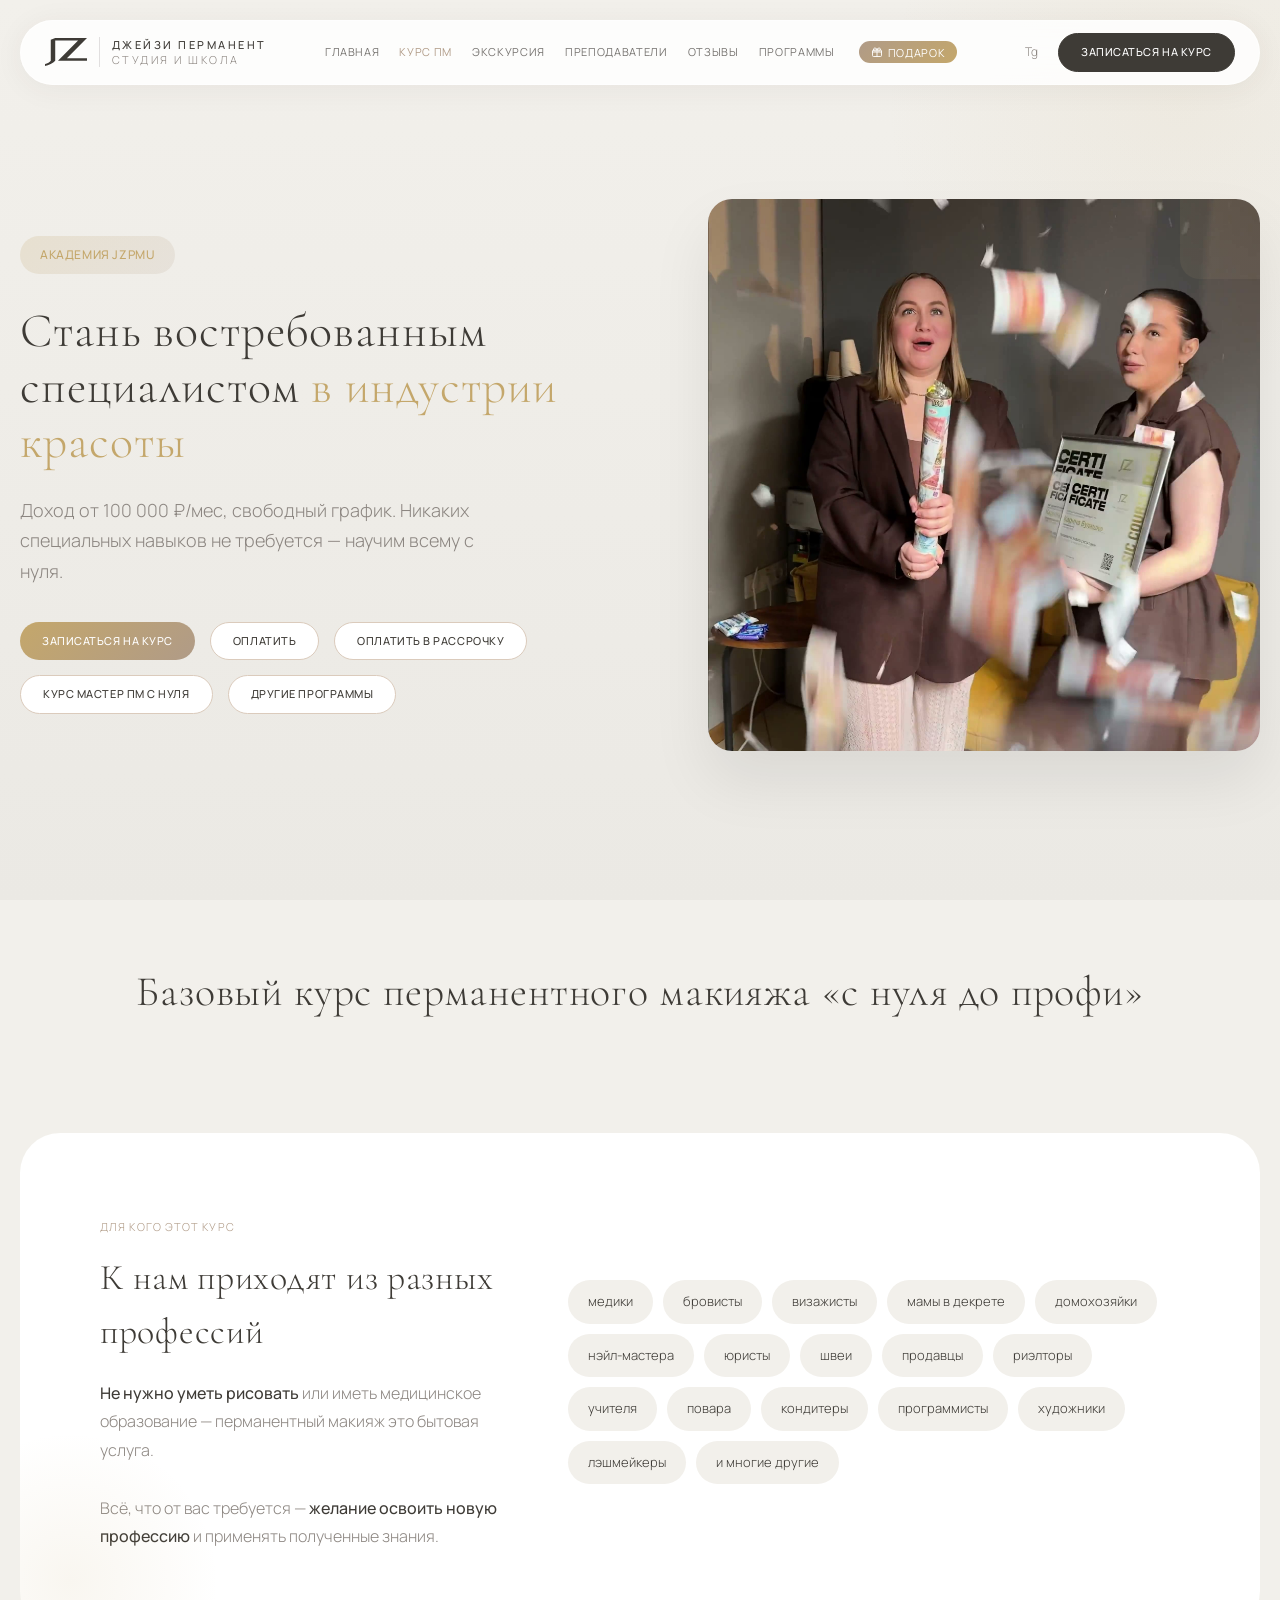
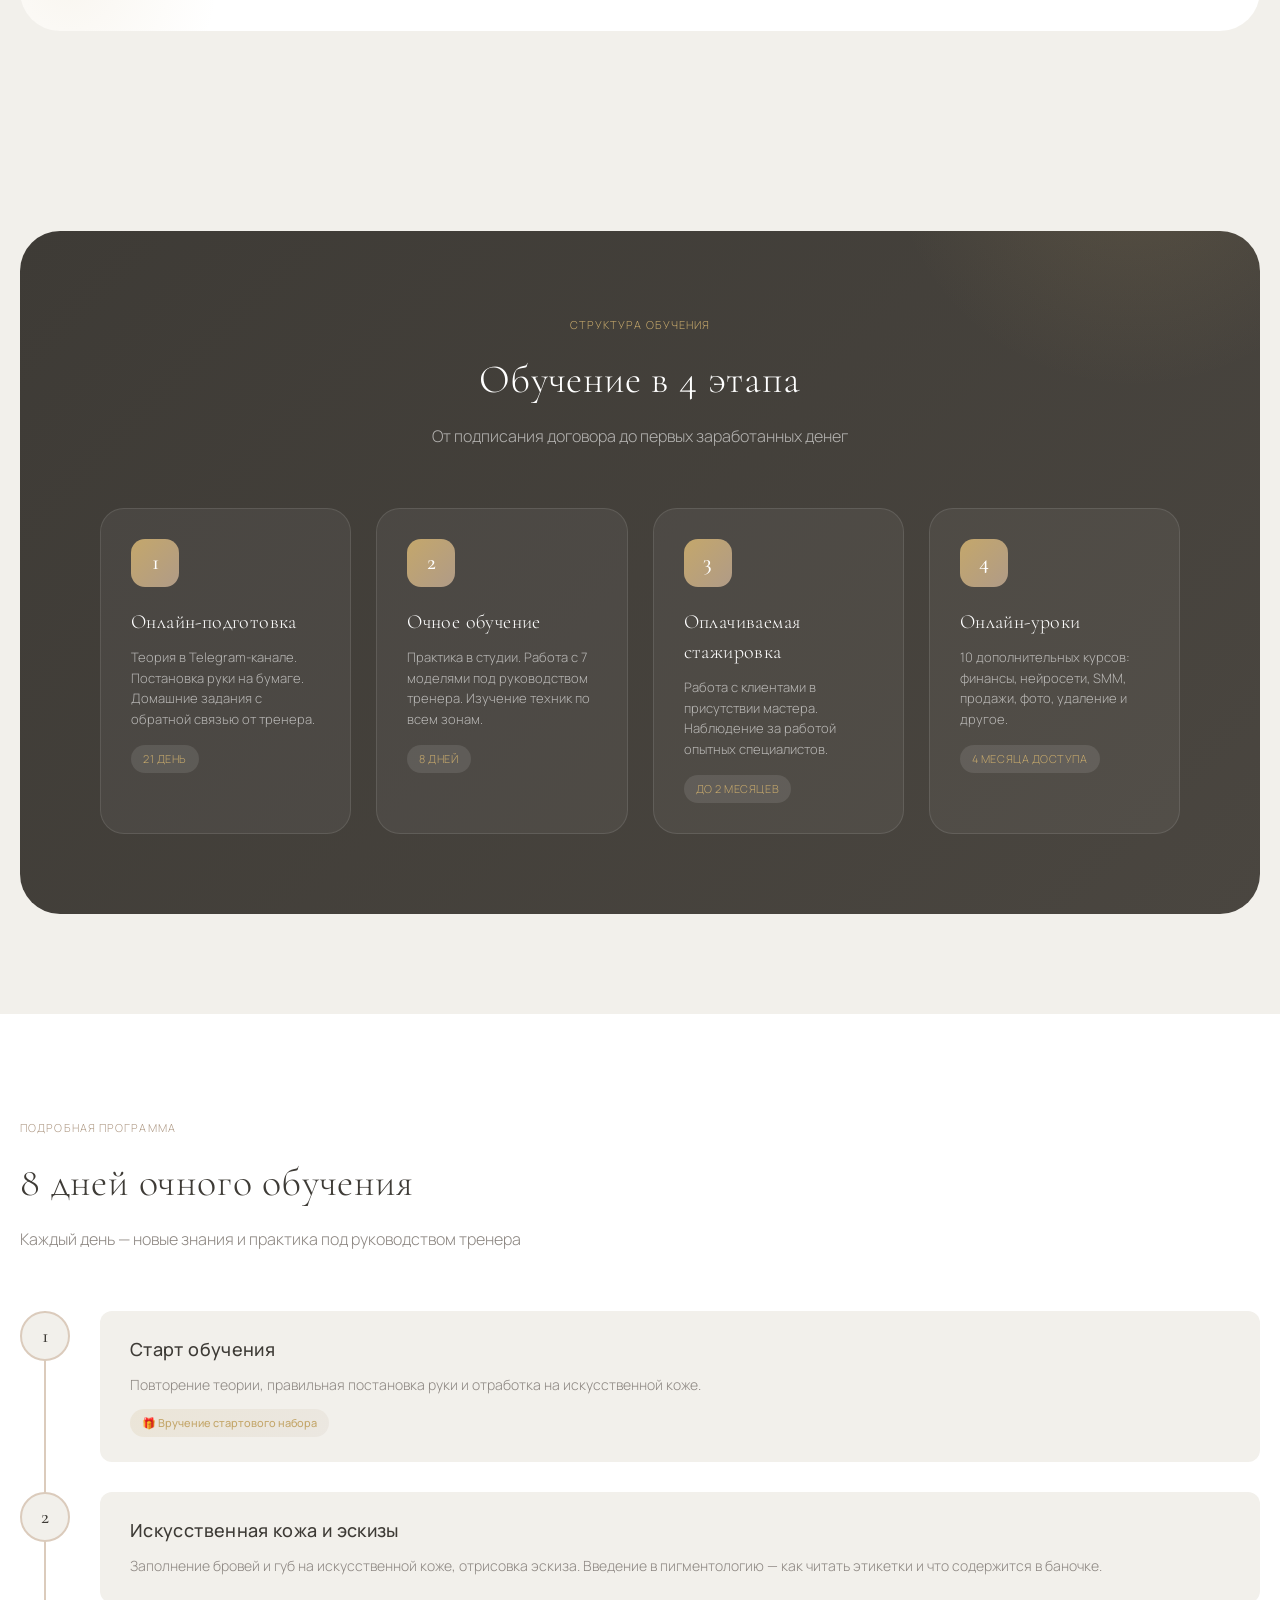
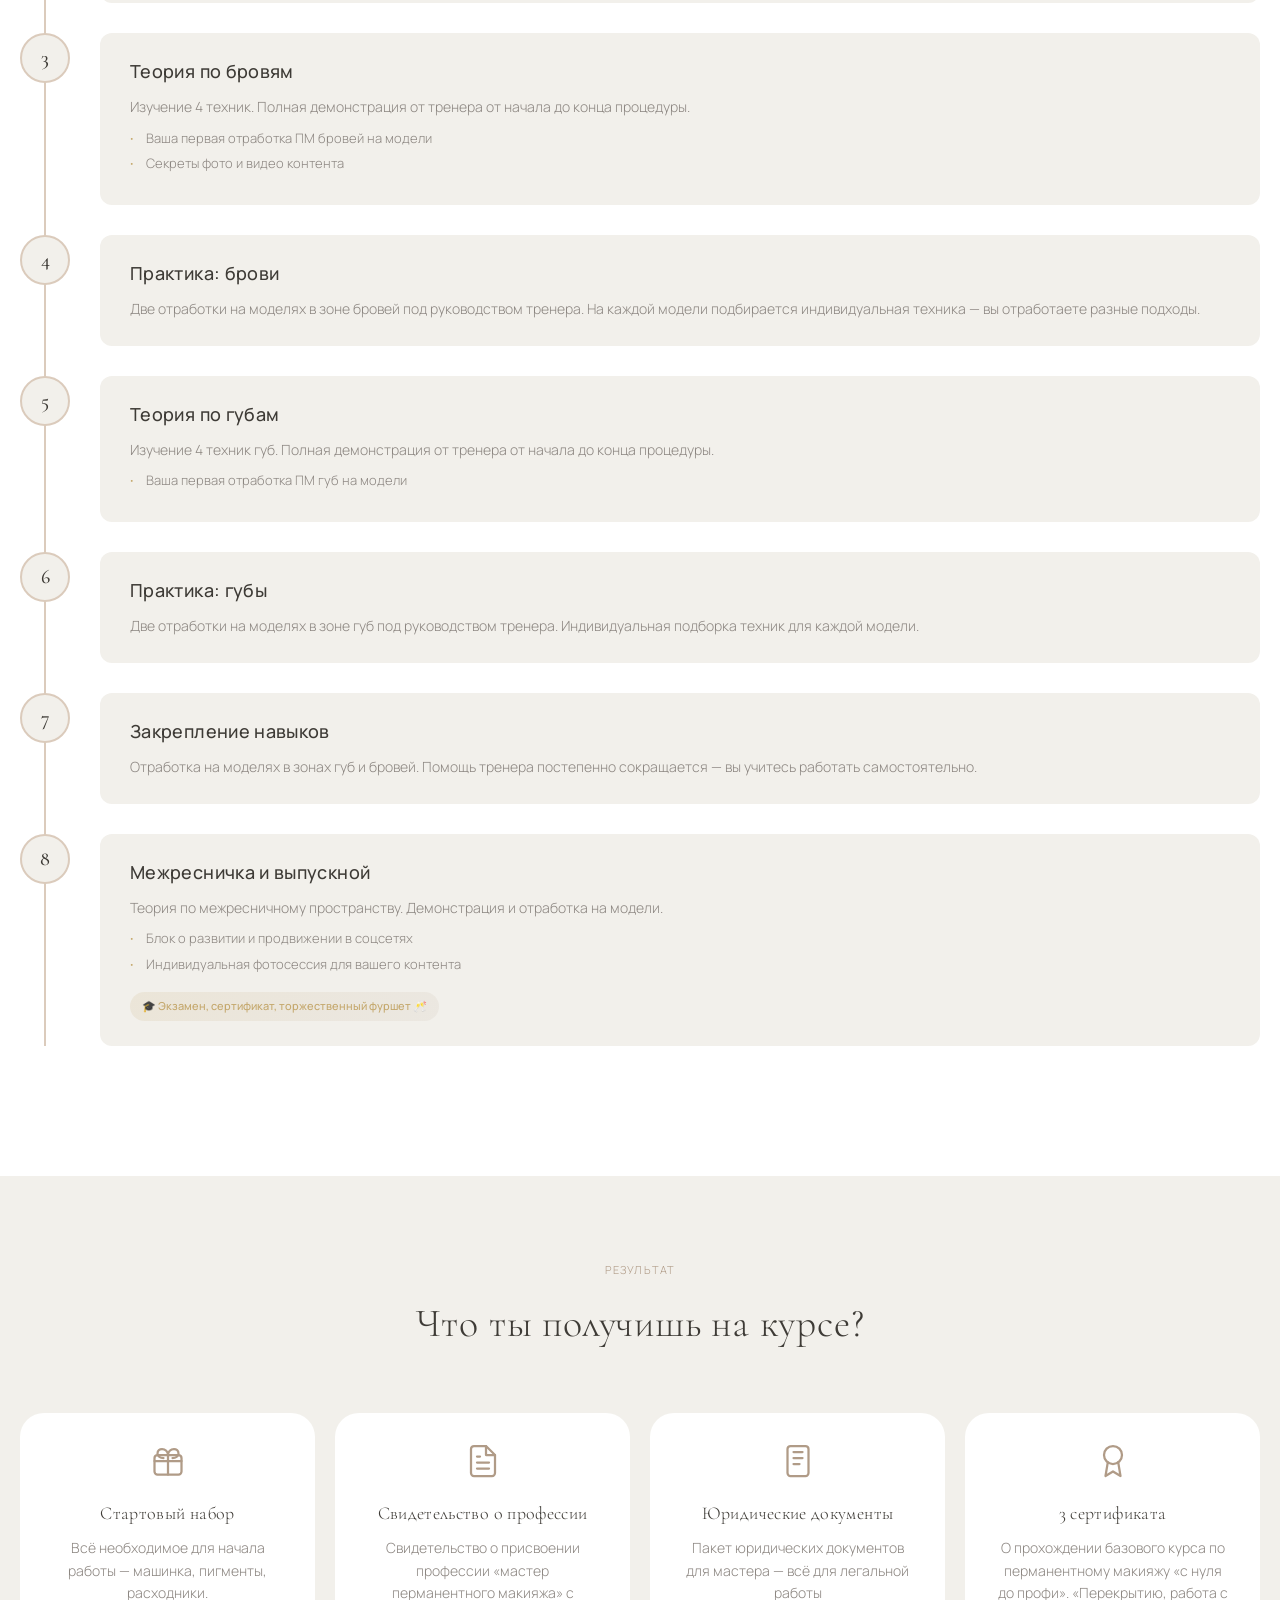
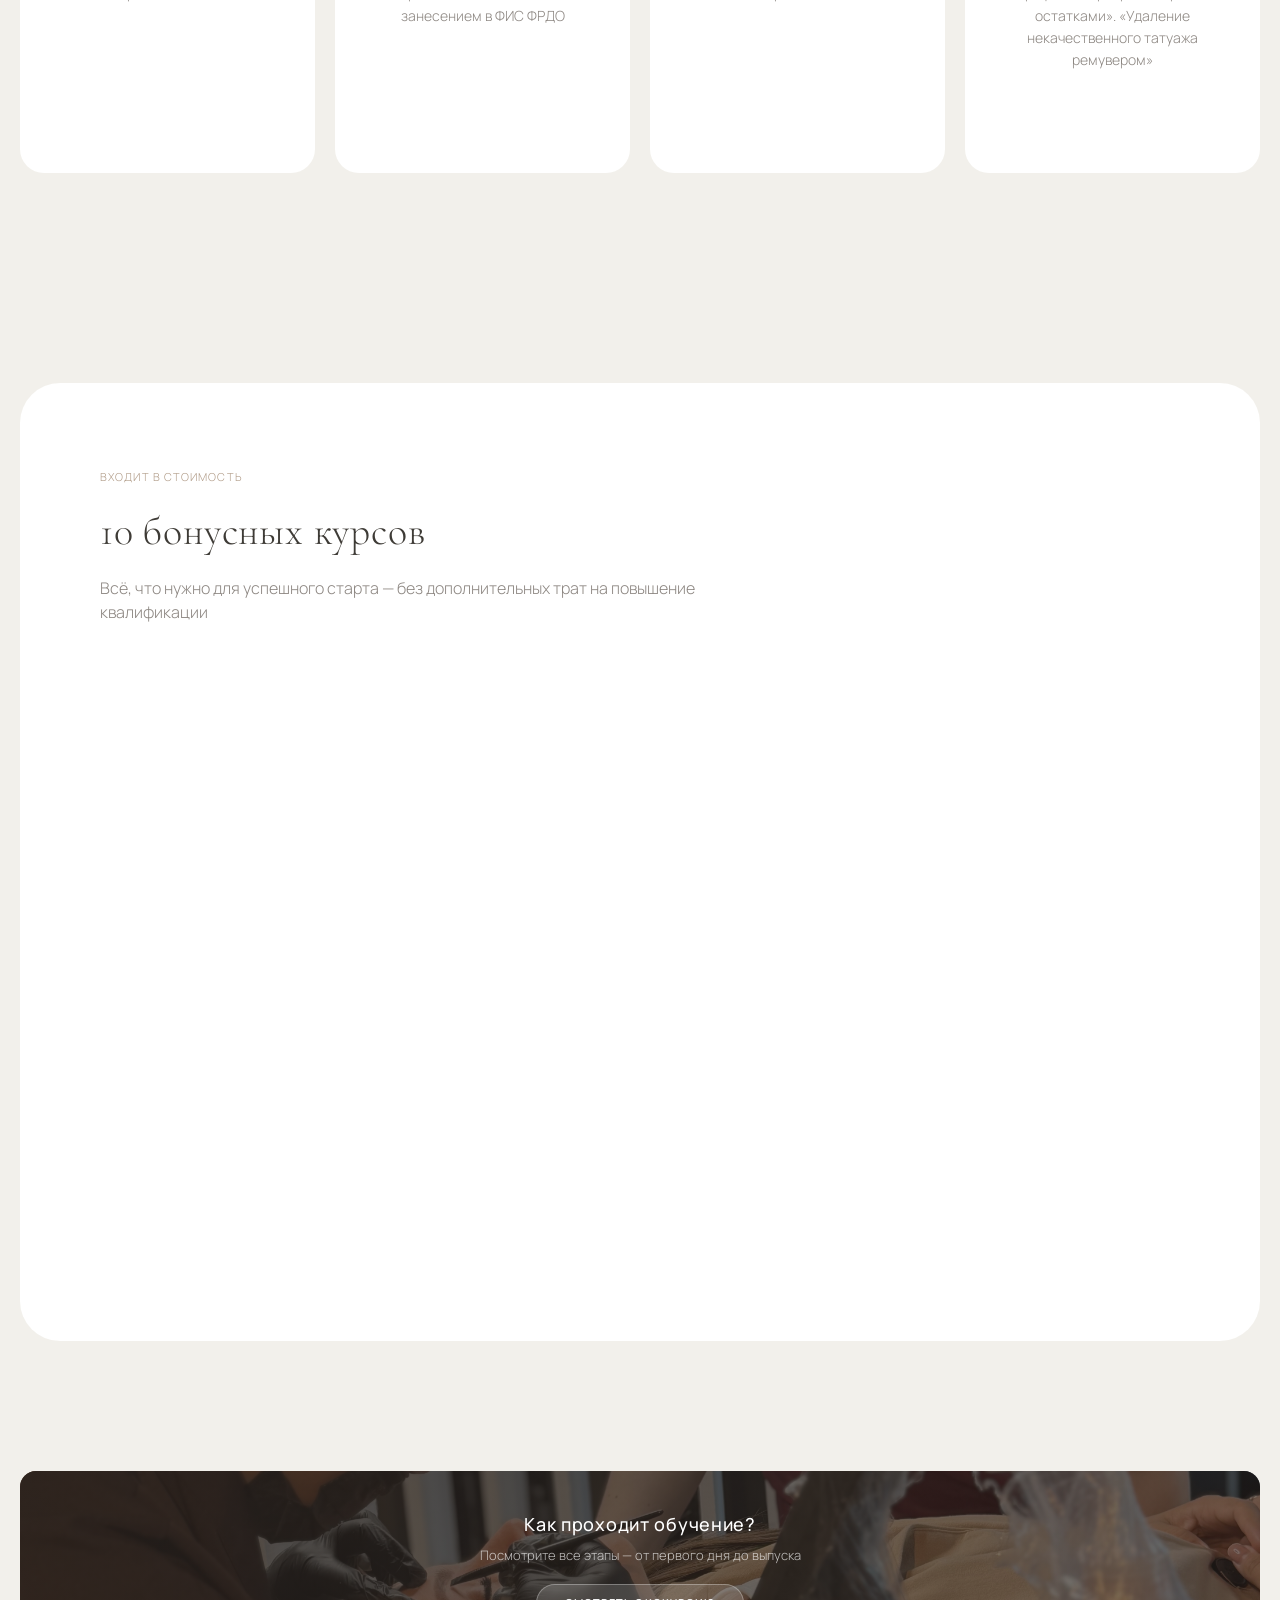
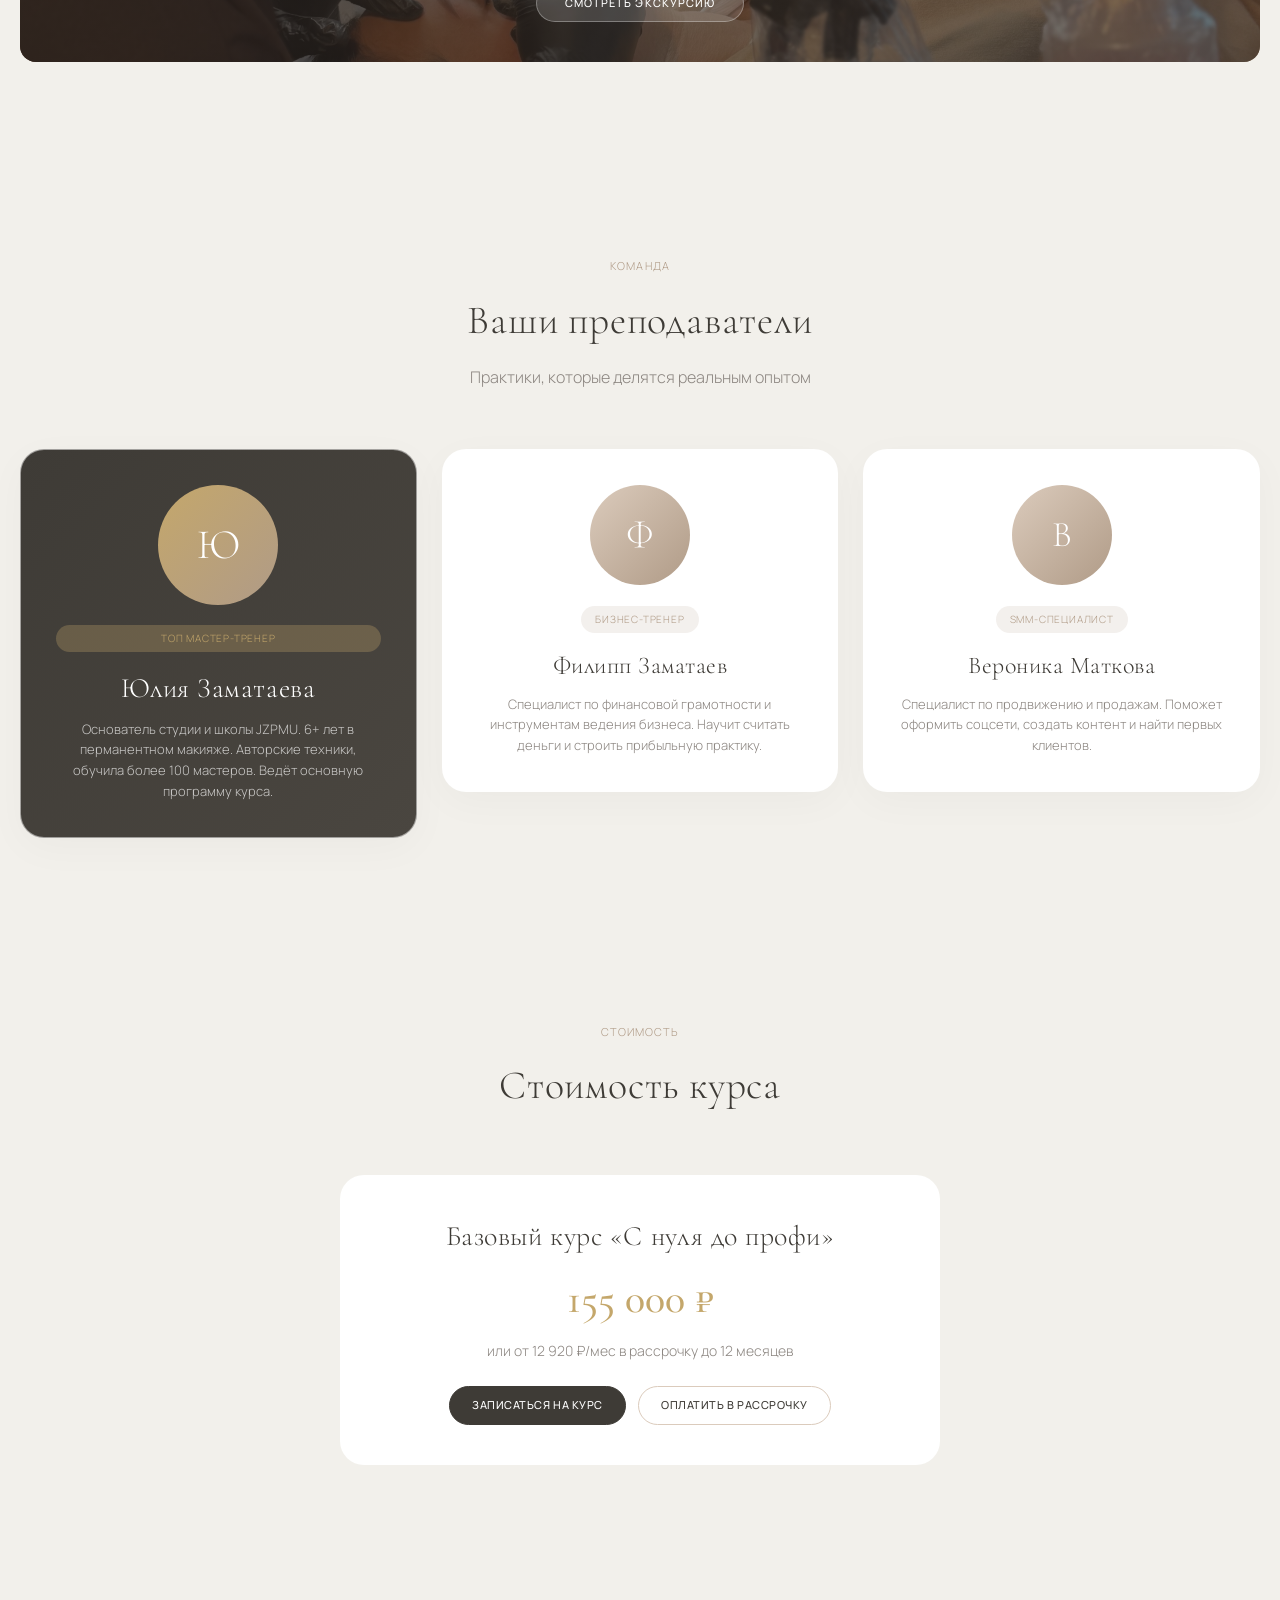
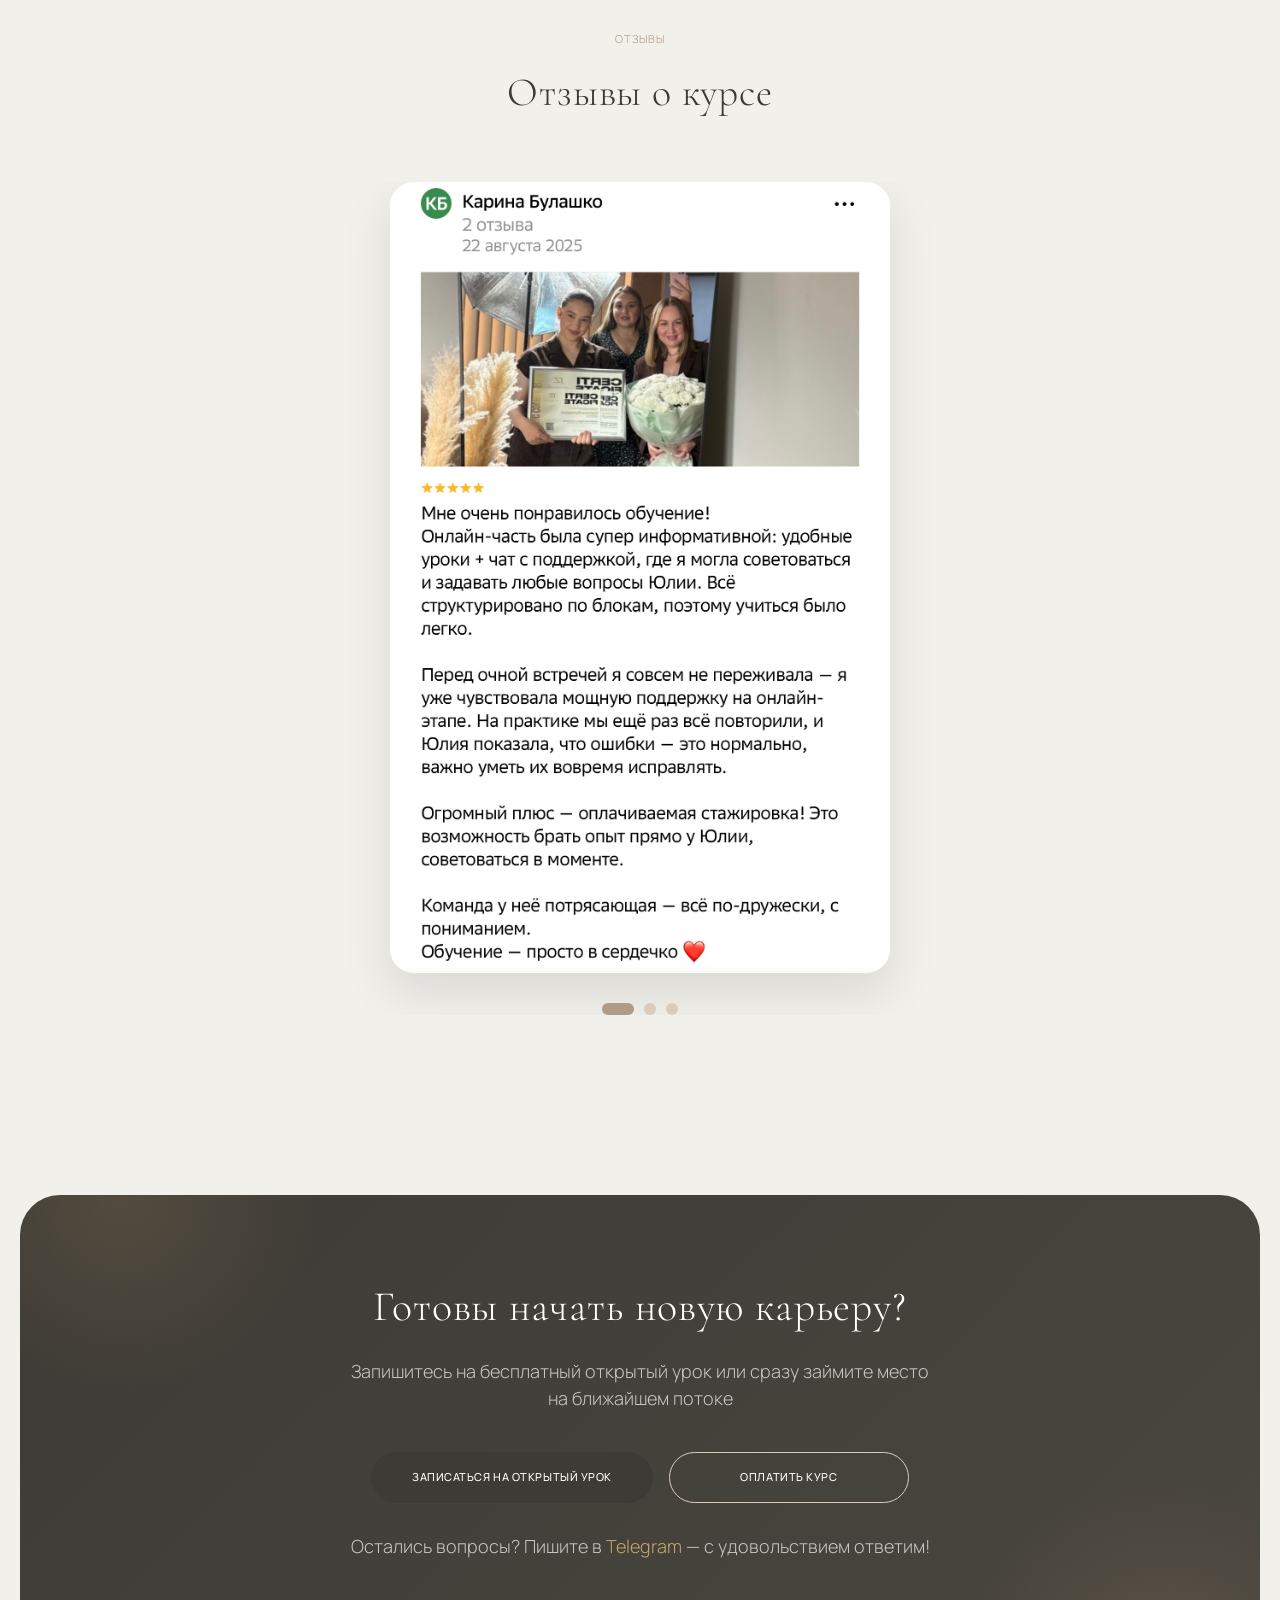
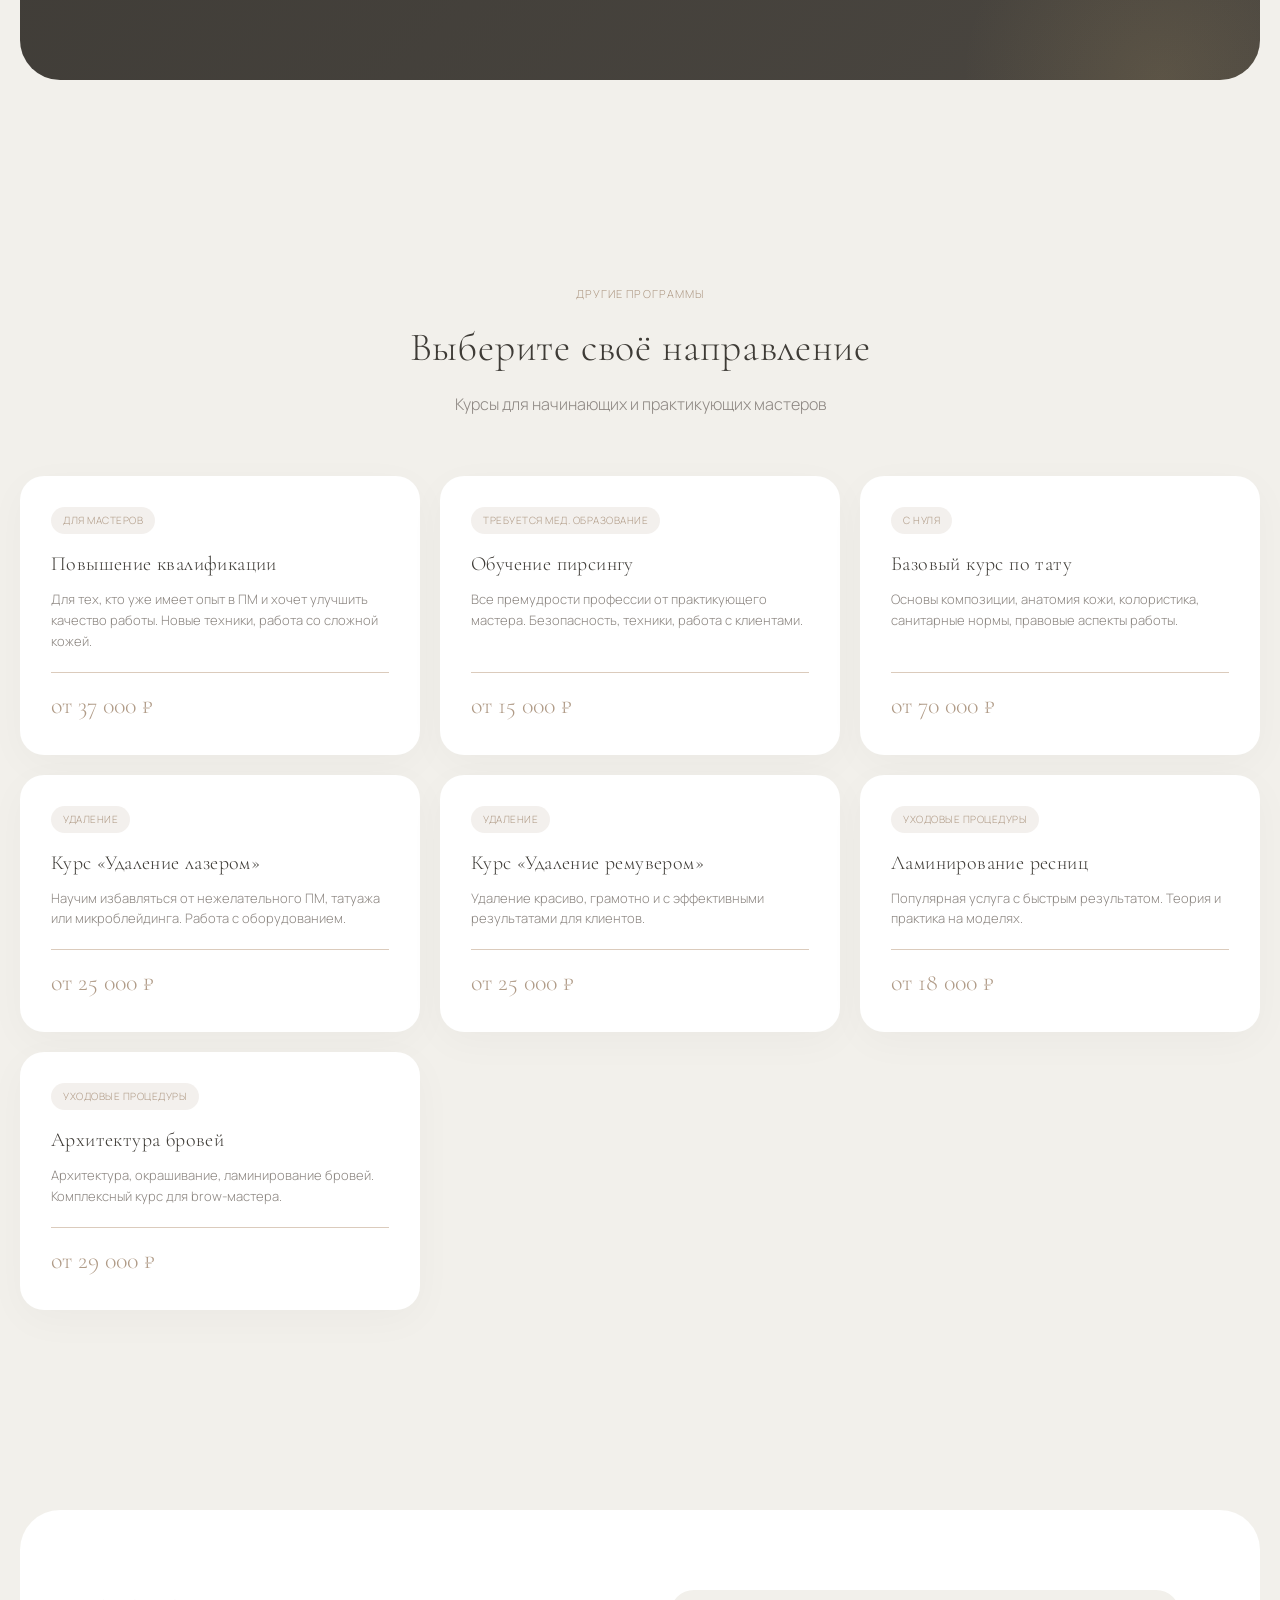
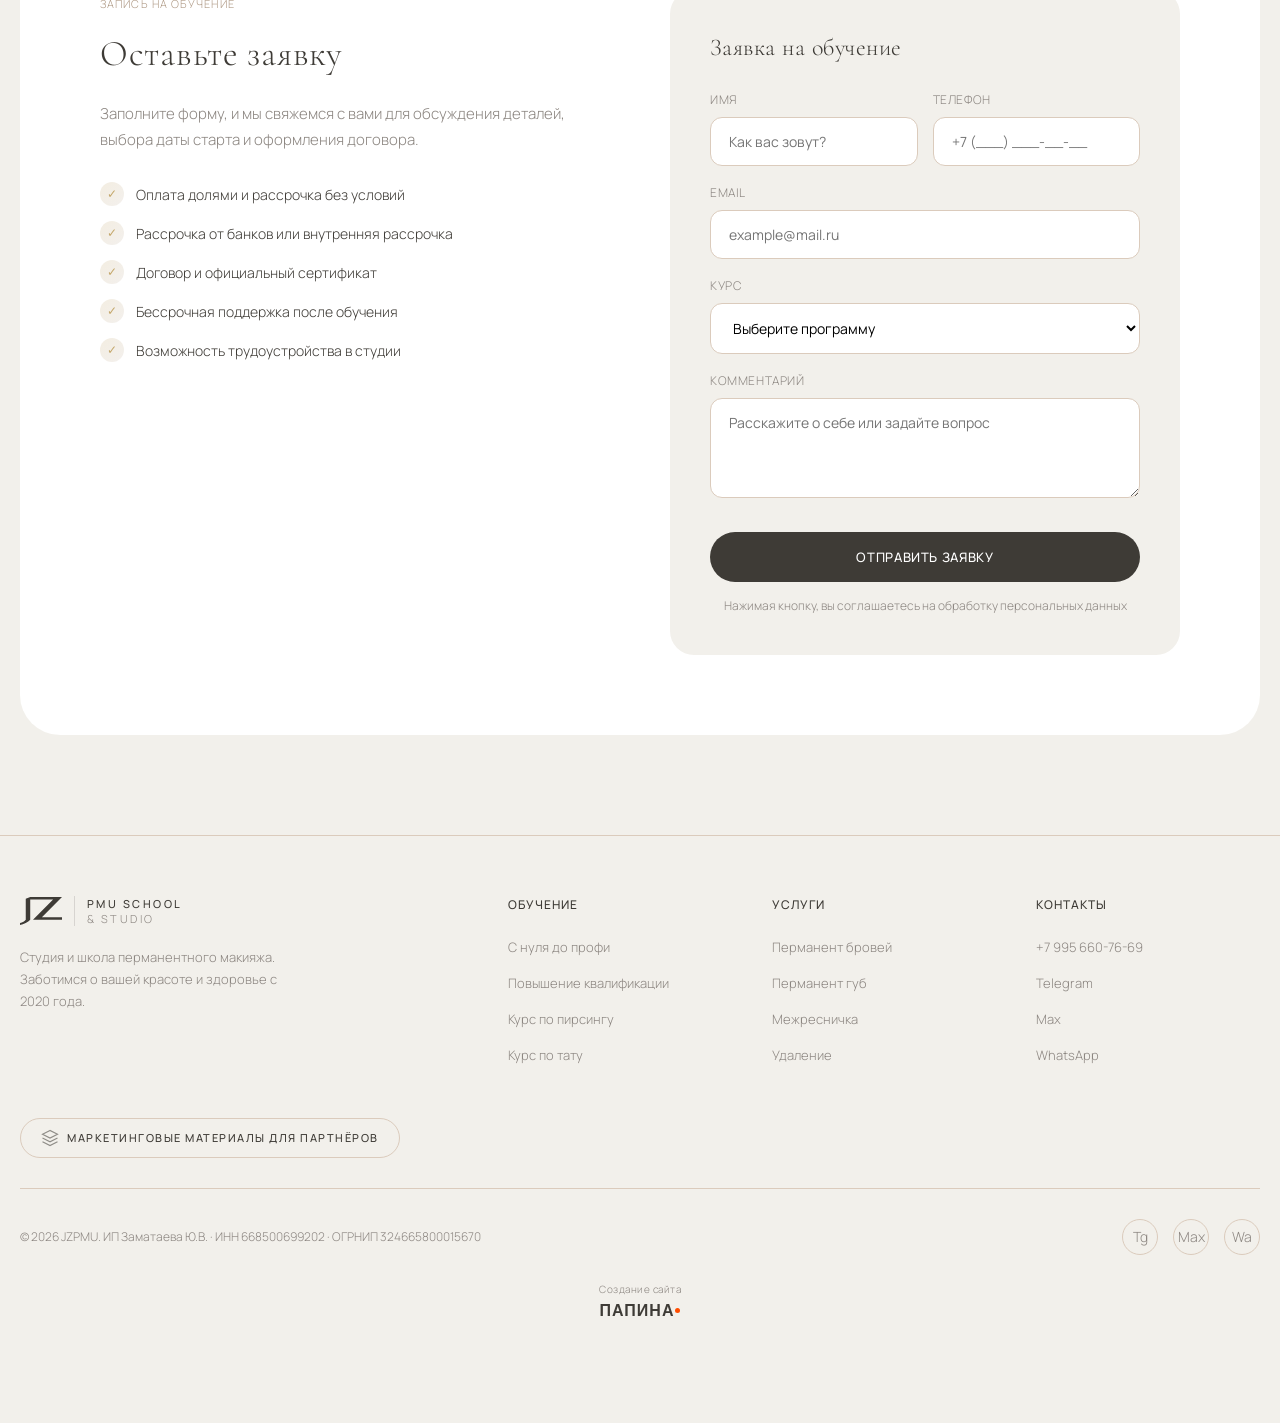
==== academy.html @ 002650a3 "Правки UI: круглый крестик модалок, футер ПАПИНА, золотой лого, MAX иконка - Крестик закрытия модало" ====
<!DOCTYPE html>
<html lang="ru">
<head>
    <meta charset="UTF-8">
    <meta name="viewport" content="width=device-width, initial-scale=1.0">
    <title>Обучение перманентному макияжу с нуля | JZPMU Academy Барнаул</title>
    <meta name="description" content="Курс мастера перманентного макияжа с нуля до профи. Доход от 100 000 ₽/мес. Стартовый набор в подарок, свидетельство ФИС ФРДО, трудоустройство. Барнаул.">
    <meta name="keywords" content="обучение перманентному макияжу, курсы ПМ Барнаул, мастер перманентного макияжа, курс с нуля, школа ПМ">
    <link rel="canonical" href="https://jzpmu.ru/academy.html">
    <link rel="icon" href="./logo.png" type="image/png">

    <meta property="og:type" content="website">
    <meta property="og:title" content="Обучение перманентному макияжу с нуля — JZPMU Academy">
    <meta property="og:description" content="Курс мастера ПМ: стартовый набор в подарок, свидетельство ФИС ФРДО, оплачиваемая стажировка и трудоустройство.">
    <meta property="og:image" content="https://jzpmu.ru/photos/excursion-bg-1.jpg">
    <meta property="og:url" content="https://jzpmu.ru/academy.html">
    <meta property="og:locale" content="ru_RU">

    <meta name="twitter:card" content="summary_large_image">
    <meta name="twitter:title" content="Обучение перманентному макияжу с нуля — JZPMU Academy">
    <meta name="twitter:description" content="Курс мастера ПМ: стартовый набор в подарок, свидетельство, трудоустройство.">
    <meta name="twitter:image" content="https://jzpmu.ru/photos/excursion-bg-1.jpg">

    <link rel="preconnect" href="https://fonts.googleapis.com">
    <link rel="preconnect" href="https://fonts.gstatic.com" crossorigin>
    <link href="https://fonts.googleapis.com/css2?family=Cormorant+Garamond:wght@300;400;500;600&family=Manrope:wght@300;400;500;600&display=swap" rel="stylesheet">
    
    <link rel="stylesheet" href="./academy.css">

    <script type="application/ld+json">
    {
      "@context": "https://schema.org",
      "@type": "Course",
      "name": "Обучение перманентному макияжу с нуля до профи",
      "description": "Курс мастера перманентного макияжа: теория, практика на моделях, стартовый набор, свидетельство ФИС ФРДО, трудоустройство.",
      "url": "https://jzpmu.ru/academy.html",
      "provider": {
        "@type": "Organization",
        "name": "JZPMU Academy",
        "url": "https://jzpmu.ru/"
      },
      "hasCourseInstance": {
        "@type": "CourseInstance",
        "courseMode": "onsite",
        "location": {
          "@type": "Place",
          "name": "Студия JZPMU",
          "address": {
            "@type": "PostalAddress",
            "streetAddress": "ул. Малахова, 148",
            "addressLocality": "Барнаул",
            "addressRegion": "Алтайский край",
            "addressCountry": "RU"
          }
        }
      }
    }
    </script>
</head>
<body>
    <a href="#main-content" class="skip-link">Перейти к содержимому</a>

    <!-- HEADER -->
    <header>
        <nav class="navbar">
            <a href="index.html" class="logo">
                <img src="./logo.svg" alt="Джейзи Перманент — Студия и школа" class="logo-mark">
                <!-- Десктоп: одна строка -->
                <div class="logo-text logo-text--desktop">Джейзи Перманент — Студия и школа</div>
                <!-- Мобайл: divider + две строки -->
                <div class="logo-divider"></div>
                <div class="logo-name-mobile">
                    <span class="logo-name__primary">Джейзи Перманент</span>
                    <span class="logo-name__secondary">Студия и школа</span>
                </div>
            </a>

            <div class="nav-menu">
                <a href="index.html">Главная</a>
                <a href="#program" class="active">Курс ПМ</a>
                <a href="#excursion-section">Экскурсия</a>
                <a href="#teachers">Преподаватели</a>
                <a href="#reviews-section">Отзывы</a>
                <a href="#other-courses">Программы</a>
                <a href="#starter-kit" class="nav-gift"><svg viewBox="0 0 24 24"><rect x="3" y="8" width="18" height="13" rx="2"/><path d="M12 8v13"/><path d="M3 12h18"/><path d="M12 8a4 4 0 00-4-4c-1.5 0-3 1-3 3s2 3 4 3"/><path d="M12 8a4 4 0 014-4c1.5 0 3 1 3 3s-2 3-4 3"/></svg>Подарок</a>
            </div>

            <div class="nav-buttons">
                <a href="https://t.me/jzpmu" class="btn-icon nav-tg" target="_blank">Tg</a>
                <a href="#application" class="btn-pill primary nav-book">Записаться на курс</a>
                <button class="mobile-menu-btn" id="mobileMenuBtn">
                    <span></span>
                    <span></span>
                    <span></span>
                </button>
            </div>
        </nav>
    </header>

    <main id="main-content">

    <!-- STICKY-БАР (мобайл) -->
    <div class="sticky-bar" id="sticky-bar" aria-hidden="true">
        <div class="sticky-bar__inner">
            <a href="https://t.me/jzpmu" class="sticky-tg" target="_blank" rel="noopener" aria-label="Написать в Telegram">
                <div class="sticky-tg__circle">
                    <svg viewBox="0 0 24 24" fill="currentColor" aria-hidden="true">
                        <path d="M12 0C5.373 0 0 5.373 0 12s5.373 12 12 12 12-5.373 12-12S18.627 0 12 0zm5.562 8.248l-2.04 9.613c-.15.674-.544.838-1.103.52l-3.04-2.24-1.467 1.412c-.162.162-.298.298-.612.298l.218-3.092 5.632-5.09c.245-.218-.054-.338-.38-.12L7.24 14.48l-3.01-.94c-.654-.204-.667-.654.137-.97l11.73-4.524c.544-.196 1.02.12.844.97z"/>
                    </svg>
                </div>
                <div class="sticky-tg__text">
                    <span class="sticky-tg__label">Telegram</span>
                    <span class="sticky-tg__sub">Написать нам</span>
                </div>
            </a>
            <a href="#application" class="sticky-btn-book">Записаться</a>
        </div>
    </div>

    <!-- МОБИЛЬНОЕ МЕНЮ -->
    <div class="mobile-menu-overlay" id="mobileMenuOverlay"></div>
    <div class="mobile-menu-panel" id="mobileMenuPanel">
        <button class="mobile-menu-close" id="mobileMenuClose">×</button>
        <nav>
            <a href="index.html">Главная</a>
            <a href="#program">Курс мастер ПМ</a>
            <a href="#excursion-section">Экскурсия</a>
            <a href="#starter-kit">Подарок</a>
            <a href="#teachers">Преподаватели</a>
            <a href="#reviews-section">Отзывы</a>
            <a href="#other-courses">Другие программы</a>
            <a href="https://t.me/jzpmu" target="_blank">Telegram</a>
        </nav>
    </div>

    <!-- КНОПКА НАВЕРХ -->
    <button class="back-to-top" id="backToTop" aria-label="Наверх">↑</button>

    <!-- HERO ОБУЧЕНИЕ -->
    <section class="hero-academy">
        <div class="container">
            <div class="hero-academy-layout">
                <div class="hero-academy-content">
                    <div class="hero-academy-badge">Академия JZPMU</div>
                    <h1>Стань востребованным специалистом <span>в индустрии красоты</span></h1>
                    <p class="hero-academy-subtitle">
                        Доход от 100 000 ₽/мес, свободный график. 
                        Никаких специальных навыков не требуется — научим всему с нуля.
                    </p>

                    <div class="hero-academy-buttons">
                        <a href="#application" class="btn-pill gold">Записаться на курс</a>
                        <a href="#" class="btn-pill outline-light">Оплатить</a>
                        <a href="#" class="btn-pill outline-light">Оплатить в рассрочку</a>
                        <a href="#program" class="btn-pill outline-light">Курс мастер ПМ с нуля</a>
                        <a href="#other-courses" class="btn-pill outline-light">Другие программы</a>
                    </div>
                </div>

                <div class="hero-academy-image">
                    <div class="hero-academy-card" style="padding: 0; overflow: hidden;">
                        <video src="./photos/academy-hero.mp4" autoplay muted loop playsinline poster="./photos/academy-poster.jpg" preload="metadata" style="display: block; width: 100%; height: 100%; object-fit: cover;"></video>
                    </div>
                </div>
            </div>
        </div>
    </section>

    <!-- ДЛЯ КОГО -->
    <!-- ЗАГОЛОВОК КУРСА -->
    <section style="padding: 60px 0 0;">
        <div class="container" style="text-align: center;">
            <h2 style="font-size: 42px; margin-bottom: 10px;">Базовый курс перманентного макияжа «с нуля до профи»</h2>
        </div>
    </section>

    <section id="for-who">
        <div class="container">
            <div class="for-who">
                <div class="for-who-layout">
                    <div class="for-who-content">
                        <span class="section-label">Для кого этот курс</span>
                        <h2>К нам приходят из разных профессий</h2>
                        <p class="for-who-text">
                            <strong>Не нужно уметь рисовать</strong> или иметь медицинское образование — 
                            перманентный макияж это бытовая услуга.<br><br>
                            Всё, что от вас требуется — <strong>желание освоить новую профессию</strong> 
                            и применять полученные знания.
                        </p>
                    </div>

                    <div class="professions-cloud">
                        <span class="profession-tag">медики</span>
                        <span class="profession-tag">бровисты</span>
                        <span class="profession-tag">визажисты</span>
                        <span class="profession-tag">мамы в декрете</span>
                        <span class="profession-tag">домохозяйки</span>
                        <span class="profession-tag">нэйл-мастера</span>
                        <span class="profession-tag">юристы</span>
                        <span class="profession-tag">швеи</span>
                        <span class="profession-tag">продавцы</span>
                        <span class="profession-tag">риэлторы</span>
                        <span class="profession-tag">учителя</span>
                        <span class="profession-tag">повара</span>
                        <span class="profession-tag">кондитеры</span>
                        <span class="profession-tag">программисты</span>
                        <span class="profession-tag">художники</span>
                        <span class="profession-tag">лэшмейкеры</span>
                        <span class="profession-tag">и многие другие</span>
                    </div>
                </div>
            </div>
        </div>
    </section>

    <!-- ЭТАПЫ ОБУЧЕНИЯ -->
    <section id="stages">
        <div class="container">
            <div class="stages-section">
                <div class="section-header">
                    <span class="section-label" style="color: var(--accent-gold);">Структура обучения</span>
                    <h2>Обучение в 4 этапа</h2>
                    <p>От подписания договора до первых заработанных денег</p>
                </div>

                <div class="stages-grid">
                    <div class="stage-card">
                        <div class="stage-number">1</div>
                        <h3>Онлайн-подготовка</h3>
                        <p>Теория в Telegram-канале. Постановка руки на бумаге. Домашние задания с обратной связью от тренера.</p>
                        <span class="stage-duration">21 день</span>
                    </div>

                    <div class="stage-card">
                        <div class="stage-number">2</div>
                        <h3>Очное обучение</h3>
                        <p>Практика в студии. Работа с 7 моделями под руководством тренера. Изучение техник по всем зонам.</p>
                        <span class="stage-duration">8 дней</span>
                    </div>

                    <div class="stage-card">
                        <div class="stage-number">3</div>
                        <h3>Оплачиваемая стажировка</h3>
                        <p>Работа с клиентами в присутствии мастера. Наблюдение за работой опытных специалистов.</p>
                        <span class="stage-duration">до 2 месяцев</span>
                    </div>

                    <div class="stage-card">
                        <div class="stage-number">4</div>
                        <h3>Онлайн-уроки</h3>
                        <p>10 дополнительных курсов: финансы, нейросети, SMM, продажи, фото, удаление и другое.</p>
                        <span class="stage-duration">4 месяца доступа</span>
                    </div>
                </div>
            </div>
        </div>
    </section>

    <!-- ПРОГРАММА ПО ДНЯМ -->
    <section id="program" class="program-section">
        <div class="container">
            <div class="section-header left">
                <span class="section-label">Подробная программа</span>
                <h2>8 дней очного обучения</h2>
                <p>Каждый день — новые знания и практика под руководством тренера</p>
            </div>

            <div class="days-timeline">
                <div class="day-item">
                    <div class="day-number">1</div>
                    <div class="day-content">
                        <h4>Старт обучения</h4>
                        <p>Повторение теории, правильная постановка руки и отработка на искусственной коже.</p>
                        <div class="day-highlight">🎁 Вручение стартового набора</div>
                    </div>
                </div>

                <div class="day-item">
                    <div class="day-number">2</div>
                    <div class="day-content">
                        <h4>Искусственная кожа и эскизы</h4>
                        <p>Заполнение бровей и губ на искусственной коже, отрисовка эскиза. Введение в пигментологию — как читать этикетки и что содержится в баночке.</p>
                    </div>
                </div>

                <div class="day-item">
                    <div class="day-number">3</div>
                    <div class="day-content">
                        <h4>Теория по бровям</h4>
                        <p>Изучение 4 техник. Полная демонстрация от тренера от начала до конца процедуры.</p>
                        <ul>
                            <li>Ваша первая отработка ПМ бровей на модели</li>
                            <li>Секреты фото и видео контента</li>
                        </ul>
                    </div>
                </div>

                <div class="day-item">
                    <div class="day-number">4</div>
                    <div class="day-content">
                        <h4>Практика: брови</h4>
                        <p>Две отработки на моделях в зоне бровей под руководством тренера. На каждой модели подбирается индивидуальная техника — вы отработаете разные подходы.</p>
                    </div>
                </div>

                <div class="day-item">
                    <div class="day-number">5</div>
                    <div class="day-content">
                        <h4>Теория по губам</h4>
                        <p>Изучение 4 техник губ. Полная демонстрация от тренера от начала до конца процедуры.</p>
                        <ul>
                            <li>Ваша первая отработка ПМ губ на модели</li>
                        </ul>
                    </div>
                </div>

                <div class="day-item">
                    <div class="day-number">6</div>
                    <div class="day-content">
                        <h4>Практика: губы</h4>
                        <p>Две отработки на моделях в зоне губ под руководством тренера. Индивидуальная подборка техник для каждой модели.</p>
                    </div>
                </div>

                <div class="day-item">
                    <div class="day-number">7</div>
                    <div class="day-content">
                        <h4>Закрепление навыков</h4>
                        <p>Отработка на моделях в зонах губ и бровей. Помощь тренера постепенно сокращается — вы учитесь работать самостоятельно.</p>
                    </div>
                </div>

                <div class="day-item">
                    <div class="day-number">8</div>
                    <div class="day-content">
                        <h4>Межресничка и выпускной</h4>
                        <p>Теория по межресничному пространству. Демонстрация и отработка на модели.</p>
                        <ul>
                            <li>Блок о развитии и продвижении в соцсетях</li>
                            <li>Индивидуальная фотосессия для вашего контента</li>
                        </ul>
                        <div class="day-highlight">🎓 Экзамен, сертификат, торжественный фуршет 🥂</div>
                    </div>
                </div>
            </div>
        </div>
    </section>

    <!-- ЧТО ТЫ ПОЛУЧИШЬ НА КУРСЕ -->
    <section style="padding: 80px 0;">
        <div class="container">
            <div class="section-header">
                <span class="section-label">Результат</span>
                <h2>Что ты получишь на курсе?</h2>
            </div>

            <div style="display: grid; grid-template-columns: repeat(auto-fill, minmax(280px, 1fr)); gap: 20px; margin-bottom: 30px;">
                <div id="starter-kit" style="background: var(--bg-card); border-radius: var(--radius-box); padding: 30px; text-align: center;">
                    <div style="margin-bottom: 15px;"><svg width="36" height="36" viewBox="0 0 24 24" fill="none" stroke="var(--accent)" stroke-width="1.5" stroke-linecap="round" stroke-linejoin="round"><rect x="3" y="8" width="18" height="13" rx="2"/><path d="M12 8v13"/><path d="M3 12h18"/><path d="M12 8a4 4 0 00-4-4c-1.5 0-3 1-3 3s2 3 4 3"/><path d="M12 8a4 4 0 014-4c1.5 0 3 1 3 3s-2 3-4 3"/></svg></div>
                    <h4 style="font-size: 18px; margin-bottom: 10px;">Стартовый набор</h4>
                    <p style="color: var(--text-muted); font-size: 14px; line-height: 1.6; margin-bottom: 15px;">Всё необходимое для начала работы — машинка, пигменты, расходники.</p>
                    <video src="./photos/starter-kit.mp4" autoplay muted loop playsinline preload="none" style="width: 100%; border-radius: var(--radius-sm); max-height: 300px; object-fit: cover;"></video>
                </div>
                <div style="background: var(--bg-card); border-radius: var(--radius-box); padding: 30px; text-align: center;">
                    <div style="margin-bottom: 15px;"><svg width="36" height="36" viewBox="0 0 24 24" fill="none" stroke="var(--accent)" stroke-width="1.5" stroke-linecap="round" stroke-linejoin="round"><path d="M14 2H6a2 2 0 00-2 2v16a2 2 0 002 2h12a2 2 0 002-2V8z"/><path d="M14 2v6h6"/><path d="M16 13H8"/><path d="M16 17H8"/><path d="M10 9H8"/></svg></div>
                    <h4 style="font-size: 18px; margin-bottom: 10px;">Свидетельство о профессии</h4>
                    <p style="color: var(--text-muted); font-size: 14px; line-height: 1.6;">Свидетельство о присвоении профессии «мастер перманентного макияжа» с занесением в ФИС ФРДО</p>
                </div>
                <div style="background: var(--bg-card); border-radius: var(--radius-box); padding: 30px; text-align: center;">
                    <div style="margin-bottom: 15px;"><svg width="36" height="36" viewBox="0 0 24 24" fill="none" stroke="var(--accent)" stroke-width="1.5" stroke-linecap="round" stroke-linejoin="round"><rect x="5" y="2" width="14" height="20" rx="2"/><path d="M9 6h6"/><path d="M9 10h6"/><path d="M9 14h4"/></svg></div>
                    <h4 style="font-size: 18px; margin-bottom: 10px;">Юридические документы</h4>
                    <p style="color: var(--text-muted); font-size: 14px; line-height: 1.6;">Пакет юридических документов для мастера — всё для легальной работы</p>
                </div>
                <div style="background: var(--bg-card); border-radius: var(--radius-box); padding: 30px; text-align: center;">
                    <div style="margin-bottom: 15px;"><svg width="36" height="36" viewBox="0 0 24 24" fill="none" stroke="var(--accent)" stroke-width="1.5" stroke-linecap="round" stroke-linejoin="round"><circle cx="12" cy="8" r="6"/><path d="M15.477 12.89L17 22l-5-3-5 3 1.523-9.11"/></svg></div>
                    <h4 style="font-size: 18px; margin-bottom: 10px;">3 сертификата</h4>
                    <p style="color: var(--text-muted); font-size: 14px; line-height: 1.6;">О прохождении базового курса по перманентному макияжу «с нуля до профи». «Перекрытию, работа с остатками». «Удаление некачественного татуажа ремувером»</p>
                </div>
            </div>
        </div>
    </section>

    <!-- БОНУСЫ (10 бонусных курсов) -->
    <section id="bonuses">
        <div class="container">
            <div class="bonuses-section">
                <div class="section-header left">
                    <span class="section-label">Входит в стоимость</span>
                    <h2>10 бонусных курсов</h2>
                    <p>Всё, что нужно для успешного старта — без дополнительных трат на повышение квалификации</p>
                </div>

                <div class="bonuses-grid">
                    <div class="bonus-card">
                        <div class="bonus-icon"><svg viewBox="0 0 24 24"><path d="M12 1v22"/><path d="M17 5H9.5a3.5 3.5 0 000 7h5a3.5 3.5 0 010 7H6"/></svg></div>
                        <div class="bonus-content">
                            <h4>Финансовое планирование</h4>
                            <p>Как считать доход, расходы и строить прибыльную практику</p>
                        </div>
                    </div>
                    <div class="bonus-card">
                        <div class="bonus-icon"><svg viewBox="0 0 24 24"><rect x="4" y="4" width="16" height="16" rx="2"/><circle cx="9" cy="10" r="1.5"/><circle cx="15" cy="10" r="1.5"/><path d="M9 15h6"/></svg></div>
                        <div class="bonus-content">
                            <h4>Работа с нейросетями</h4>
                            <p>Современные инструменты для создания контента и работы</p>
                        </div>
                    </div>
                    <div class="bonus-card">
                        <div class="bonus-icon"><svg viewBox="0 0 24 24"><circle cx="12" cy="12" r="10"/><circle cx="12" cy="12" r="6"/><circle cx="12" cy="12" r="2"/></svg></div>
                        <div class="bonus-content">
                            <h4>Каналы привлечения клиентов</h4>
                            <p>Где и как находить клиентов с первых дней работы</p>
                        </div>
                    </div>
                    <div class="bonus-card">
                        <div class="bonus-icon"><svg viewBox="0 0 24 24"><rect x="5" y="2" width="14" height="20" rx="2"/><path d="M12 18h.01"/></svg></div>
                        <div class="bonus-content">
                            <h4>Продвижение в соцсетях</h4>
                            <p>SMM для мастера: что постить, как вести аккаунт</p>
                        </div>
                    </div>
                    <div class="bonus-card">
                        <div class="bonus-icon"><svg viewBox="0 0 24 24"><path d="M21 15a2 2 0 01-2 2H7l-4 4V5a2 2 0 012-2h14a2 2 0 012 2z"/></svg></div>
                        <div class="bonus-content">
                            <h4>Продажи</h4>
                            <p>Как общаться с клиентами и закрывать на процедуры</p>
                        </div>
                    </div>
                    <div class="bonus-card">
                        <div class="bonus-icon"><svg viewBox="0 0 24 24"><path d="M23 19a2 2 0 01-2 2H3a2 2 0 01-2-2V8a2 2 0 012-2h4l2-3h6l2 3h4a2 2 0 012 2z"/><circle cx="12" cy="13" r="4"/></svg></div>
                        <div class="bonus-content">
                            <h4>Фото и видео съёмка</h4>
                            <p>Создание портфолио, которое продаёт ваши услуги</p>
                        </div>
                    </div>
                    <div class="bonus-card">
                        <div class="bonus-icon"><svg viewBox="0 0 24 24"><path d="M16 4h2a2 2 0 012 2v14a2 2 0 01-2 2H6a2 2 0 01-2-2V6a2 2 0 012-2h2"/><rect x="8" y="2" width="8" height="4" rx="1"/></svg></div>
                        <div class="bonus-content">
                            <h4>Работа в рамках закона</h4>
                            <p>Юридические аспекты: договоры, налоги, ИП/самозанятость</p>
                        </div>
                    </div>
                    <div class="bonus-card">
                        <div class="bonus-icon"><svg viewBox="0 0 24 24"><path d="M18 6L6 18"/><path d="M6 6l12 12"/></svg></div>
                        <div class="bonus-content">
                            <h4>Удаление ремувером</h4>
                            <p>Как исправлять чужие ошибки и удалять нежелательный пигмент</p>
                        </div>
                    </div>
                    <div class="bonus-card">
                        <div class="bonus-icon"><svg viewBox="0 0 24 24"><circle cx="13.5" cy="6.5" r="2.5"/><circle cx="17.5" cy="10.5" r="2.5"/><circle cx="8.5" cy="7.5" r="2.5"/><circle cx="6.5" cy="12.5" r="2.5"/><path d="M12 22c5.523 0 10-4.477 10-10S17.523 2 12 2 2 6.477 2 12a10 10 0 005 8.66"/></svg></div>
                        <div class="bonus-content">
                            <h4>Перекрытие пигмента</h4>
                            <p>Работа со сложными случаями и коррекция цвета</p>
                        </div>
                    </div>
                    <div class="bonus-card">
                        <div class="bonus-icon"><svg viewBox="0 0 24 24"><path d="M9 3h6"/><path d="M10 3v7.4a2 2 0 01-.6 1.4L4 17.2a2 2 0 00-.6 1.4V20a2 2 0 002 2h13.2a2 2 0 002-2v-1.4a2 2 0 00-.6-1.4l-5.4-5.4a2 2 0 01-.6-1.4V3"/></svg></div>
                        <div class="bonus-content">
                            <h4>Пигментология</h4>
                            <p>Глубокое понимание пигментов, их поведения и выбора</p>
                        </div>
                    </div>
                </div>
            </div>
        </div>
    </section>

    <!-- КАК ПРОХОДИТ ОБУЧЕНИЕ (Экскурсия) -->
    <section id="excursion-section" style="padding: 0 0 60px;">
        <div class="container">
            <div class="excursion-banner" style="cursor: default;">
                <img loading="lazy" class="excursion-banner__bg" src="./photos/excursion-bg-1.jpg" width="1280" height="600" alt="Обучение в JZPMU">
                <div class="excursion-banner__overlay"></div>
                <div class="excursion-banner__content">
                    <div class="excursion-banner__heading">Как проходит обучение?</div>
                    <div class="excursion-banner__sub">Посмотрите все этапы — от первого дня до выпуска</div>
                    <span class="excursion-banner__btn" onclick="openExcursion()">Смотреть экскурсию</span>
                </div>
            </div>
        </div>
    </section>

    <!-- ПРЕПОДАВАТЕЛИ -->
    <section id="teachers">
        <div class="container">
            <div class="section-header">
                <span class="section-label">Команда</span>
                <h2>Ваши преподаватели</h2>
                <p>Практики, которые делятся реальным опытом</p>
            </div>

            <div class="teachers-grid">
                <div class="teacher-card featured">
                    <div class="teacher-avatar">Ю</div>
                    <div class="teacher-role">Топ мастер-тренер</div>
                    <h3>Юлия Заматаева</h3>
                    <p>Основатель студии и школы JZPMU. 6+ лет в перманентном макияже. Авторские техники, обучила более 100 мастеров. Ведёт основную программу курса.</p>
                </div>

                <div class="teacher-card">
                    <div class="teacher-avatar">Ф</div>
                    <div class="teacher-role">Бизнес-тренер</div>
                    <h3>Филипп Заматаев</h3>
                    <p>Специалист по финансовой грамотности и инструментам ведения бизнеса. Научит считать деньги и строить прибыльную практику.</p>
                </div>

                <div class="teacher-card">
                    <div class="teacher-avatar">В</div>
                    <div class="teacher-role">SMM-специалист</div>
                    <h3>Вероника Маткова</h3>
                    <p>Специалист по продвижению и продажам. Поможет оформить соцсети, создать контент и найти первых клиентов.</p>
                </div>
            </div>
        </div>
    </section>

    <!-- СТОИМОСТЬ КУРСА -->
    <section id="pricing" style="padding: 80px 0;">
        <div class="container">
            <div class="section-header">
                <span class="section-label">Стоимость</span>
                <h2>Стоимость курса</h2>
            </div>

            <div style="max-width: 600px; margin: 0 auto;">
                <div style="background: var(--bg-card); border-radius: var(--radius-box); padding: 40px; text-align: center;">
                    <h3 style="font-size: 28px; margin-bottom: 10px;">Базовый курс «С нуля до профи»</h3>
                    <div style="font-size: 42px; font-family: 'Cormorant Garamond', serif; font-weight: 500; color: var(--accent-gold); margin-bottom: 10px;">155 000 ₽</div>
                    <p style="color: var(--text-muted); font-size: 14px; margin-bottom: 25px;">или от 12 920 ₽/мес в рассрочку до 12 месяцев</p>
                    <div style="display: flex; gap: 12px; justify-content: center; flex-wrap: wrap;">
                        <a href="#application" class="btn-pill primary">Записаться на курс</a>
                        <a href="#" class="btn-pill">Оплатить в рассрочку</a>
                    </div>
                </div>
            </div>
        </div>
    </section>

    <!-- ОТЗЫВЫ О КУРСЕ -->
    <section id="reviews-section" style="padding: 80px 0;">
        <div class="container">
            <div class="section-header">
                <span class="section-label">Отзывы</span>
                <h2>Отзывы о курсе</h2>
            </div>

            <div class="reviews-slider">
                <div class="reviews-track" id="courseReviewsTrack">
                    <div class="review-slide">
                        <img loading="lazy" src="./photos/review-training-01.png" width="335" height="500" alt="Отзыв о курсе" class="review-image">
                    </div>
                    <div class="review-slide">
                        <img loading="lazy" src="./photos/review-training-02.png" width="335" height="500" alt="Отзыв о курсе" class="review-image">
                    </div>
                    <div class="review-slide">
                        <img loading="lazy" src="./photos/review-training-03.png" width="335" height="500" alt="Отзыв о курсе" class="review-image">
                    </div>
                </div>
                <div class="review-dots" id="courseReviewDots">
                    <span class="review-dot active" data-slide="0"></span>
                    <span class="review-dot" data-slide="1"></span>
                    <span class="review-dot" data-slide="2"></span>
                </div>
            </div>
        </div>
    </section>

    <!-- CTA (Готовы начать новую карьеру?) -->
    <section>
        <div class="container">
            <div class="cta-section">
                <h2>Готовы начать новую карьеру?</h2>
                <p>Запишитесь на бесплатный открытый урок или сразу займите место на ближайшем потоке</p>
                
                <div class="cta-buttons" style="display: flex; gap: 16px; flex-wrap: wrap; justify-content: center;">
                    <a href="#application" class="btn-pill primary" style="padding: 16px 40px; min-width: 240px; text-align: center;">Записаться на открытый урок</a>
                    <a href="#application" class="btn-pill" style="padding: 16px 40px; min-width: 240px; text-align: center;">Оплатить курс</a>
                </div>

                <p class="cta-contact" style="margin-top: 30px;">
                    Остались вопросы? Пишите в <a href="https://t.me/jzpmu" target="_blank">Telegram</a> — с удовольствием ответим!
                </p>
            </div>
        </div>
    </section>

    <!-- ДРУГИЕ КУРСЫ -->
    <section id="other-courses">
        <div class="container">
            <div class="section-header">
                <span class="section-label">Другие программы</span>
                <h2>Выберите своё направление</h2>
                <p>Курсы для начинающих и практикующих мастеров</p>
            </div>

            <div class="other-courses-grid">
                <div class="course-card" onclick="document.getElementById("application").scrollIntoView({behavior:"smooth"})">
                    <div class="course-tag">Для мастеров</div>
                    <h3>Повышение квалификации</h3>
                    <p>Для тех, кто уже имеет опыт в ПМ и хочет улучшить качество работы. Новые техники, работа со сложной кожей.</p>
                    <div class="course-footer">
                        <div class="course-price">от 37 000 ₽</div>
                    </div>
                </div>

                <div class="course-card" onclick="document.getElementById("application").scrollIntoView({behavior:"smooth"})">
                    <div class="course-tag">Требуется мед. образование</div>
                    <h3>Обучение пирсингу</h3>
                    <p>Все премудрости профессии от практикующего мастера. Безопасность, техники, работа с клиентами.</p>
                    <div class="course-footer">
                        <div class="course-price">от 15 000 ₽</div>
                    </div>
                </div>

                <div class="course-card" onclick="document.getElementById("application").scrollIntoView({behavior:"smooth"})">
                    <div class="course-tag">С нуля</div>
                    <h3>Базовый курс по тату</h3>
                    <p>Основы композиции, анатомия кожи, колористика, санитарные нормы, правовые аспекты работы.</p>
                    <div class="course-footer">
                        <div class="course-price">от 70 000 ₽</div>
                    </div>
                </div>

                <div class="course-card" onclick="document.getElementById("application").scrollIntoView({behavior:"smooth"})">
                    <div class="course-tag">Удаление</div>
                    <h3>Курс «Удаление лазером»</h3>
                    <p>Научим избавляться от нежелательного ПМ, татуажа или микроблейдинга. Работа с оборудованием.</p>
                    <div class="course-footer">
                        <div class="course-price">от 25 000 ₽</div>
                    </div>
                </div>

                <div class="course-card" onclick="document.getElementById("application").scrollIntoView({behavior:"smooth"})">
                    <div class="course-tag">Удаление</div>
                    <h3>Курс «Удаление ремувером»</h3>
                    <p>Удаление красиво, грамотно и с эффективными результатами для клиентов.</p>
                    <div class="course-footer">
                        <div class="course-price">от 25 000 ₽</div>
                    </div>
                </div>

                <div class="course-card" onclick="document.getElementById("application").scrollIntoView({behavior:"smooth"})">
                    <div class="course-tag">Уходовые процедуры</div>
                    <h3>Ламинирование ресниц</h3>
                    <p>Популярная услуга с быстрым результатом. Теория и практика на моделях.</p>
                    <div class="course-footer">
                        <div class="course-price">от 18 000 ₽</div>
                    </div>
                </div>

                <div class="course-card" onclick="document.getElementById("application").scrollIntoView({behavior:"smooth"})">
                    <div class="course-tag">Уходовые процедуры</div>
                    <h3>Архитектура бровей</h3>
                    <p>Архитектура, окрашивание, ламинирование бровей. Комплексный курс для brow-мастера.</p>
                    <div class="course-footer">
                        <div class="course-price">от 29 000 ₽</div>
                    </div>
                </div>
            </div>
        </div>
    </section>

    <!-- ФОРМА ЗАЯВКИ -->
    <section id="application">
        <div class="container">
            <div class="application-section">
                <div class="application-layout">
                    <div class="application-info">
                        <span class="section-label">Запись на обучение</span>
                        <h2>Оставьте заявку</h2>
                        <p>Заполните форму, и мы свяжемся с вами для обсуждения деталей, выбора даты старта и оформления договора.</p>

                        <div class="application-benefits">
                            <div class="application-benefit">Оплата долями и рассрочка без условий</div>
                            <div class="application-benefit">Рассрочка от банков или внутренняя рассрочка</div>
                            <div class="application-benefit">Договор и официальный сертификат</div>
                            <div class="application-benefit">Бессрочная поддержка после обучения</div>
                            <div class="application-benefit">Возможность трудоустройства в студии</div>
                        </div>
                    </div>

                    <div class="application-form">
                        <h3>Заявка на обучение</h3>
                        <form id="academyForm" onsubmit="return submitAcademyForm(event)" novalidate>
                            <div class="form-row">
                                <div class="form-group">
                                    <label for="acFormName">Имя</label>
                                    <input type="text" id="acFormName" name="name" autocomplete="name" placeholder="Как вас зовут?" required>
                                    <span class="form-error" id="acNameError"></span>
                                </div>
                                <div class="form-group">
                                    <label for="acFormPhone">Телефон</label>
                                    <input type="tel" id="acFormPhone" name="phone" autocomplete="tel" placeholder="+7 (___) ___-__-__" required>
                                    <span class="form-error" id="acPhoneError"></span>
                                </div>
                            </div>

                            <div class="form-group">
                                <label for="acFormEmail">Email</label>
                                <input type="email" id="acFormEmail" name="email" autocomplete="email" placeholder="example@mail.ru">
                            </div>

                            <div class="form-group">
                                <label for="acFormCourse">Курс</label>
                                <select id="acFormCourse" name="course" required>
                                    <option value="">Выберите программу</option>
                                    <option value="basic">Базовый курс «С нуля до профи» — 155 000 ₽</option>
                                    <option value="upgrade">Повышение квалификации — от 37 000 ₽</option>
                                    <option value="piercing">Обучение пирсингу — от 15 000 ₽</option>
                                    <option value="tattoo">Базовый курс по тату — от 70 000 ₽</option>
                                    <option value="laser">Удаление лазером — от 25 000 ₽</option>
                                    <option value="remover">Удаление ремувером — от 25 000 ₽</option>
                                    <option value="lami">Ламинирование ресниц — от 18 000 ₽</option>
                                    <option value="brows">Архитектура бровей — от 29 000 ₽</option>
                                    <option value="consult">Консультация (не знаю, что выбрать)</option>
                                </select>
                            </div>

                            <div class="form-group">
                                <label for="acFormComment">Комментарий</label>
                                <textarea id="acFormComment" name="comment" placeholder="Расскажите о себе или задайте вопрос"></textarea>
                            </div>

                            <button type="submit" class="form-submit" id="acFormBtn">Отправить заявку</button>
                            <p class="form-note">Нажимая кнопку, вы соглашаетесь на обработку персональных данных</p>
                        </form>
                    </div>
                </div>
            </div>
        </div>
    </section>

    </main>

    <!-- FOOTER -->
    <footer>
        <div class="container">
            <div class="footer-grid">
                <div class="footer-brand">
                    <a href="index.html" class="logo">
                        <img loading="lazy" src="./logo.svg" alt="Джейзи Перманент — Студия и школа" class="logo-mark">
                        <div class="logo-divider"></div>
                        <div class="logo-name-mobile">
                            <span class="logo-name__primary">PMU School</span>
                            <span class="logo-name__secondary">&amp; Studio</span>
                        </div>
                    </a>
                    <p>Студия и школа перманентного макияжа. Заботимся о вашей красоте и здоровье с 2020 года.</p>
                </div>

                <div class="footer-column">
                    <h4>Обучение</h4>
                    <ul>
                        <li><a href="#stages">С нуля до профи</a></li>
                        <li><a href="#other-courses">Повышение квалификации</a></li>
                        <li><a href="#other-courses">Курс по пирсингу</a></li>
                        <li><a href="#other-courses">Курс по тату</a></li>
                    </ul>
                </div>

                <div class="footer-column">
                    <h4>Услуги</h4>
                    <ul>
                        <li><a href="index.html#services">Перманент бровей</a></li>
                        <li><a href="index.html#services">Перманент губ</a></li>
                        <li><a href="index.html#services">Межресничка</a></li>
                        <li><a href="index.html#services">Удаление</a></li>
                    </ul>
                </div>

                <div class="footer-column">
                    <h4>Контакты</h4>
                    <ul>
                        <li><a href="tel:+79956607669">+7 995 660-76-69</a></li>
                        <li><a href="https://t.me/jzpmu" target="_blank">Telegram</a></li>
                        <li><a href="https://max.ru/id668500699202_biz" target="_blank">Max</a></li>
                        <li><a href="https://wa.me/79956607669" target="_blank">WhatsApp</a></li>
                    </ul>
                </div>
            </div>

            <div class="footer-brand-link-wrap">
                <a href="brand.html" class="footer-brand-link">
                    <span class="footer-brand-link__icon">
                        <svg viewBox="0 0 24 24" fill="none" stroke="currentColor" stroke-width="1.5" width="18" height="18"><path d="M12 2L2 7l10 5 10-5-10-5z"/><path d="M2 17l10 5 10-5"/><path d="M2 12l10 5 10-5"/></svg>
                    </span>
                    Маркетинговые материалы для партнёров
                </a>
            </div>

            <div class="footer-bottom">
                <div>
                    © 2026 JZPMU. ИП Заматаева Ю.В. · ИНН 668500699202 · ОГРНИП 324665800015670
                </div>
                <div class="footer-socials">
                    <a href="https://t.me/jzpmu" target="_blank">Tg</a>
                    <a href="https://max.ru/id668500699202_biz" target="_blank">Max</a>
                    <a href="https://wa.me/79956607669" target="_blank">Wa</a>
                </div>
            </div>
            <div style="text-align:center;margin-top:20px;">
                <a href="http://papina.team" target="_blank" rel="noopener" style="display:inline-flex;flex-direction:column;align-items:center;gap:2px;text-decoration:none;transition:opacity .3s;" onmouseover="this.style.opacity='.65'" onmouseout="this.style.opacity='1'">
                    <span style="font-size:10px;color:var(--text-muted);letter-spacing:.05em;">Создание сайта</span>
                    <span style="display:inline-flex;align-items:center;gap:1px;">
                        <span style="font-family:'Arial Black',sans-serif;font-size:16px;font-weight:900;color:var(--text-main);letter-spacing:1px;">ПАПИНА</span>
                        <span style="width:5px;height:5px;border-radius:50%;background:#FF4D00;display:inline-block;animation:papina-dot 2.5s infinite;"></span>
                    </span>
                </a>
            </div>
            <style>@keyframes papina-dot{0%,100%{opacity:1}50%{opacity:.3}}</style>
        </div>
    </footer>

    <!-- ЭКСКУРСИЯ: модалка-книга -->
    <div class="excursion-modal-overlay" id="excursionModal">
        <div class="excursion-modal">
            <button class="excursion-modal__close" onclick="closeExcursion()">&times;</button>
            <div class="excursion-modal__viewer">
                <img loading="lazy" id="excursionImg" src="./excursion/page-01.jpg" alt="Экскурсия по обучению">
            </div>
            <div class="excursion-modal__nav">
                <button id="excPrev" onclick="excursionNav(-1)">&#8592;</button>
                <span class="excursion-modal__counter" id="excCounter">1 / 30</span>
                <button id="excNext" onclick="excursionNav(1)">&#8594;</button>
            </div>
        </div>
    </div>

    <script>
        // Sticky-бар: появляется после прокрутки 200px (только <=1024px)
        const stickyBar = document.getElementById('sticky-bar');
        function updateStickyBar() {
            if (!stickyBar) return;
            const isMobile = window.innerWidth <= 1024;
            const scrolledEnough = window.pageYOffset > 200;
            const show = isMobile && scrolledEnough;
            stickyBar.classList.toggle('is-visible', show);
            stickyBar.setAttribute('aria-hidden', String(!show));
        }
        window.addEventListener('scroll', updateStickyBar);
        window.addEventListener('resize', updateStickyBar);
        updateStickyBar();

        // === Экскурсия: модалка-книга ===
        let excCurrentPage = 1;
        const excTotalPages = 30;
        const excImages = [];
        function preloadNearby(page) {
            for (let i = Math.max(1, page - 1); i <= Math.min(excTotalPages, page + 2); i++) {
                if (!excImages[i]) {
                    excImages[i] = new Image();
                    excImages[i].src = './excursion/page-' + String(i).padStart(2, '0') + '.jpg';
                }
            }
        }
        function openExcursion() {
            excCurrentPage = 1;
            preloadNearby(1);
            updateExcursionPage();
            document.getElementById('excursionModal').classList.add('active');
            document.body.style.overflow = 'hidden';
        }
        function closeExcursion() {
            document.getElementById('excursionModal').classList.remove('active');
            document.body.style.overflow = '';
        }
        function excursionNav(dir) {
            var newPage = excCurrentPage + dir;
            if (newPage < 1 || newPage > excTotalPages) return;
            excCurrentPage = newPage;
            preloadNearby(newPage);
            updateExcursionPage();
        }
        function updateExcursionPage() {
            var num = String(excCurrentPage).padStart(2, '0');
            document.getElementById('excursionImg').src = './excursion/page-' + num + '.jpg';
            document.getElementById('excCounter').textContent = excCurrentPage + ' / ' + excTotalPages;
            document.getElementById('excPrev').disabled = excCurrentPage === 1;
            document.getElementById('excNext').disabled = excCurrentPage === excTotalPages;
        }
        document.getElementById('excursionModal').addEventListener('click', function(e) {
            if (e.target === this) closeExcursion();
        });
        document.addEventListener('keydown', function(e) {
            var modal = document.getElementById('excursionModal');
            if (!modal.classList.contains('active')) return;
            if (e.key === 'Escape') closeExcursion();
            if (e.key === 'ArrowRight') excursionNav(1);
            if (e.key === 'ArrowLeft') excursionNav(-1);
        });
        (function() {
            var touchStartX = 0;
            var touchStartY = 0;
            var modal = document.getElementById('excursionModal');
            modal.addEventListener('touchstart', function(e) {
                touchStartX = e.changedTouches[0].screenX;
                touchStartY = e.changedTouches[0].screenY;
            }, {passive: true});
            modal.addEventListener('touchend', function(e) {
                var diffX = e.changedTouches[0].screenX - touchStartX;
                var diffY = e.changedTouches[0].screenY - touchStartY;
                if (Math.abs(diffX) > 40 && Math.abs(diffX) > Math.abs(diffY)) {
                    excursionNav(diffX < 0 ? 1 : -1);
                }
            }, {passive: true});
        })();

        // Кнопка "Наверх"
        const backToTopBtn = document.getElementById('backToTop');

        window.addEventListener('scroll', () => {
            if (window.pageYOffset > 300) {
                backToTopBtn.classList.add('visible');
            } else {
                backToTopBtn.classList.remove('visible');
            }
        });

        backToTopBtn.addEventListener('click', () => {
            window.scrollTo({
                top: 0,
                behavior: 'smooth'
            });
        });

        // Мобильное меню
        const mobileMenuBtn = document.getElementById('mobileMenuBtn');
        const mobileMenuOverlay = document.getElementById('mobileMenuOverlay');
        const mobileMenuPanel = document.getElementById('mobileMenuPanel');
        const mobileMenuClose = document.getElementById('mobileMenuClose');

        function openMobileMenu() {
            mobileMenuBtn.classList.add('active');
            mobileMenuOverlay.classList.add('active');
            mobileMenuPanel.classList.add('active');
            document.body.style.overflow = 'hidden';
        }

        function closeMobileMenu() {
            mobileMenuBtn.classList.remove('active');
            mobileMenuOverlay.classList.remove('active');
            mobileMenuPanel.classList.remove('active');
            document.body.style.overflow = '';
        }

        mobileMenuBtn.addEventListener('click', openMobileMenu);
        mobileMenuClose.addEventListener('click', closeMobileMenu);
        mobileMenuOverlay.addEventListener('click', closeMobileMenu);

        // Закрытие меню при клике на ссылку
        document.querySelectorAll('.mobile-menu-panel a').forEach(link => {
            link.addEventListener('click', closeMobileMenu);
        });

        // Плавный скролл
        document.querySelectorAll('a[href^="#"]').forEach(anchor => {
            anchor.addEventListener('click', function (e) {
                const href = this.getAttribute('href');
                if (href !== '#') {
                    e.preventDefault();
                    const target = document.querySelector(href);
                    if (target) {
                        target.scrollIntoView({
                            behavior: 'smooth',
                            block: 'start'
                        });
                    }
                }
            });
        });

        // Анимация появления при скролле
        const observerOptions = {
            threshold: 0.1,
            rootMargin: '0px 0px -50px 0px'
        };

        const observer = new IntersectionObserver((entries) => {
            entries.forEach(entry => {
                if (entry.isIntersecting) {
                    entry.target.style.opacity = '1';
                    entry.target.style.transform = 'translateY(0)';
                }
            });
        }, observerOptions);

        document.querySelectorAll('.stage-card, .teacher-card, .bonus-card, .course-card, .day-item, .profession-tag').forEach((el, index) => {
            el.style.opacity = '0';
            el.style.transform = 'translateY(20px)';
            el.style.transition = `opacity 0.6s ease ${index * 0.05}s, transform 0.6s ease ${index * 0.05}s`;
            observer.observe(el);
        });

        // Автопрокрутка отзывов о курсе
        (function() {
            const track = document.getElementById('courseReviewsTrack');
            const dotsContainer = document.getElementById('courseReviewDots');
            if (!track || !dotsContainer) return;
            const dots = dotsContainer.querySelectorAll('.review-dot');
            const total = dots.length;
            let current = 0;

            function goTo(idx) {
                current = ((idx % total) + total) % total;
                track.style.transform = 'translateX(-' + (current * 100) + '%)';
                dots.forEach(function(d, i) { d.classList.toggle('active', i === current); });
            }

            dots.forEach(function(dot) {
                dot.addEventListener('click', function() { goTo(parseInt(this.dataset.slide)); });
            });

            setInterval(function() { goTo(current + 1); }, 4000);

            var startX = 0, isDragging = false;
            track.addEventListener('touchstart', function(e) { startX = e.touches[0].clientX; isDragging = true; }, {passive: true});
            track.addEventListener('touchend', function(e) {
                if (!isDragging) return;
                isDragging = false;
                var diff = e.changedTouches[0].clientX - startX;
                if (Math.abs(diff) > 50) goTo(current + (diff < 0 ? 1 : -1));
            }, {passive: true});
        })();

        // === Отправка формы заявки в Telegram ===
        const TG_BOT_TOKEN = '8013154084:AAH_7iFi5bzpYWzBdCPKl1AAGdPHGvjV25w';
        const TG_CHAT_ID = '-5167932835';

        async function submitAcademyForm(e) {
            e.preventDefault();
            const name = document.getElementById('acFormName').value.trim();
            const phone = document.getElementById('acFormPhone').value.trim();
            const email = document.getElementById('acFormEmail').value.trim();
            const course = document.getElementById('acFormCourse');
            const courseText = course.options[course.selectedIndex].text;
            const comment = document.getElementById('acFormComment').value.trim();
            const btn = document.getElementById('acFormBtn');

            document.querySelectorAll('.form-error').forEach(el => el.textContent = '');
            let hasError = false;
            if (!name) { document.getElementById('acNameError').textContent = 'Введите имя'; hasError = true; }
            if (!phone) { document.getElementById('acPhoneError').textContent = 'Введите телефон'; hasError = true; }
            if (hasError) return false;

            const text = `📚 *Заявка на обучение*\n\n👤 Имя: ${name}\n📱 Телефон: ${phone}${email ? `\n📧 Email: ${email}` : ''}${course.value ? `\n🎓 Курс: ${courseText}` : ''}${comment ? `\n💬 Комментарий: ${comment}` : ''}`;

            btn.textContent = 'Отправка...';
            btn.disabled = true;

            try {
                const response = await fetch(`https://api.telegram.org/bot${TG_BOT_TOKEN}/sendMessage`, {
                    method: 'POST',
                    headers: { 'Content-Type': 'application/json' },
                    body: JSON.stringify({ chat_id: TG_CHAT_ID, text: text, parse_mode: 'Markdown' })
                });
                if (response.ok) {
                    btn.textContent = '✓ Заявка отправлена!';
                    btn.style.background = 'var(--accent)';
                    document.getElementById('academyForm').reset();
                    setTimeout(() => { btn.textContent = 'Отправить заявку'; btn.style.background = ''; btn.disabled = false; }, 3000);
                } else { throw new Error('Ошибка'); }
            } catch (err) {
                btn.textContent = 'Ошибка — попробуйте позже';
                btn.style.background = '#c0392b';
                setTimeout(() => { btn.textContent = 'Отправить заявку'; btn.style.background = ''; btn.disabled = false; }, 3000);
            }
            return false;
        }
    </script>

</body>
</html>
---- academy.css ----
/* === ЭТАЛОННЫЕ ПЕРЕМЕННЫЕ === */
:root {
    --bg-main: #F2F0EB;
    --bg-card: #FFFFFF;
    --bg-dark: #3E3B36;
    --text-main: #3E3B36;
    --text-light: #FFFFFF;
    --text-muted: #8C8681;
    --border-line: #DBCBBC;
    --accent: #B09B87;
    --accent-gold: #C4A76B;
    --radius-box: 24px;
    --radius-btn: 100px;
    --radius-sm: 12px;
}

* { margin: 0; padding: 0; box-sizing: border-box; }

html { scroll-behavior: smooth; }

:focus-visible {
    outline: 2px solid var(--accent);
    outline-offset: 2px;
}
:focus:not(:focus-visible) {
    outline: none;
}

.skip-link {
    position: absolute;
    top: -100%;
    left: 16px;
    background: var(--accent);
    color: #fff;
    padding: 8px 16px;
    border-radius: var(--radius-btn);
    z-index: 10000;
    font-size: 14px;
    text-decoration: none;
    transition: top .2s;
}
.skip-link:focus {
    top: 12px;
}

body {
    background-color: var(--bg-main);
    color: var(--text-main);
    font-family: 'Manrope', sans-serif;
    font-weight: 300;
    line-height: 1.5;
    overflow-x: hidden;
}

h1, h2, h3, h4 {
    font-family: 'Cormorant Garamond', serif;
    font-weight: 300;
    letter-spacing: 0.02em;
}

.container {
    max-width: 1280px;
    margin: 0 auto;
    padding: 0 20px;
}

a { text-decoration: none; color: inherit; transition: 0.3s; }
ul { list-style: none; }

/* === HEADER === */
header {
    position: fixed;
    top: 20px;
    left: 0; right: 0;
    display: flex;
    justify-content: center;
    z-index: 1000;
    padding: 0 20px;
}

.navbar {
    width: 100%;
    max-width: 1280px;
    background: rgba(255, 255, 255, 0.85);
    backdrop-filter: blur(20px);
    -webkit-backdrop-filter: blur(20px);
    border: 1px solid rgba(255, 255, 255, 0.5);
    padding: 12px 24px;
    border-radius: var(--radius-btn);
    display: flex;
    justify-content: space-between;
    align-items: center;
    gap: 16px;
    box-shadow: 0 4px 30px rgba(62, 59, 54, 0.06);
}

.logo {
    display: flex;
    align-items: center;
    gap: 12px;
    flex-shrink: 0;
}

.logo-mark {
    height: 28px;
    width: auto;
}

.logo-text {
    font-family: 'Cormorant Garamond', serif;
    font-size: 13px;
    font-weight: 500;
    letter-spacing: 0.08em;
    text-transform: uppercase;
    line-height: 1.2;
}

/* Десктопный текст-однострочник скрыт */
.logo-text--desktop {
    display: none;
}

/* Divider + двухстрочное название */
.logo-divider {
    width: 1px;
    height: 30px;
    background: var(--text-main);
    opacity: 0.15;
    flex-shrink: 0;
}

.logo-name-mobile {
    display: flex;
    flex-direction: column;
    gap: 2px;
}

.logo-name__primary {
    font-family: inherit;
    font-size: 11px;
    font-weight: 500;
    letter-spacing: 2.5px;
    text-transform: uppercase;
    color: var(--text-main);
    line-height: 1.2;
    white-space: nowrap;
}

.logo-name__secondary {
    font-family: inherit;
    font-size: 11px;
    font-weight: 300;
    letter-spacing: 2.5px;
    text-transform: uppercase;
    color: var(--text-muted);
    line-height: 1.2;
    white-space: nowrap;
}

.nav-menu {
    display: flex;
    align-items: center;
    gap: 20px;
    flex-shrink: 1;
    min-width: 0;
}

.nav-menu a {
    font-size: 11px;
    text-transform: uppercase;
    letter-spacing: 0.06em;
    color: var(--text-main);
    opacity: 0.7;
    font-weight: 400;
    white-space: nowrap;
}

.nav-menu a:hover,
.nav-menu a.active {
    opacity: 1;
    color: var(--accent);
}

.nav-gift {
    display: inline-flex;
    align-items: center;
    gap: 5px;
    background: linear-gradient(135deg, var(--accent), var(--accent-gold));
    color: #fff !important;
    opacity: 1 !important;
    padding: 5px 12px;
    border-radius: var(--radius-btn);
    font-size: 10px;
    font-weight: 500;
    letter-spacing: 0.03em;
    text-transform: uppercase;
    transition: 0.3s;
    white-space: nowrap;
    line-height: 1;
    margin-left: 4px;
}
.nav-gift:hover {
    filter: brightness(1.1);
    transform: scale(1.03);
}
.nav-gift svg {
    width: 12px;
    height: 12px;
    stroke: currentColor;
    fill: none;
    stroke-width: 1.8;
    stroke-linecap: round;
    stroke-linejoin: round;
}

.nav-buttons {
    display: flex;
    gap: 10px;
    align-items: center;
    flex-shrink: 0;
}

.nav-buttons .nav-book {
    white-space: nowrap;
}

.btn-pill {
    padding: 10px 22px;
    border: 1px solid var(--border-line);
    border-radius: var(--radius-btn);
    font-size: 11px;
    text-transform: uppercase;
    font-weight: 500;
    letter-spacing: 0.05em;
    background: transparent;
    cursor: pointer;
    transition: all 0.3s ease;
    font-family: 'Manrope', sans-serif;
    display: inline-flex;
    align-items: center;
    justify-content: center;
}

.btn-pill:hover {
    border-color: var(--text-main);
    background: var(--text-main);
    color: #fff;
}

.btn-pill.primary {
    background: var(--text-main);
    color: #fff;
    border-color: var(--text-main);
}

.btn-pill.primary:hover {
    background: var(--accent);
    border-color: var(--accent);
}

.btn-pill.gold {
    background: linear-gradient(135deg, var(--accent-gold), var(--accent));
    color: #fff;
    border: none;
}

.btn-pill.gold:hover {
    transform: translateY(-2px);
    box-shadow: 0 10px 30px rgba(196, 167, 107, 0.3);
}

.btn-pill.outline-light {
    border-color: var(--border-line);
    color: var(--text-main);
    background: var(--bg-card);
}

.btn-pill.outline-light:hover {
    background: var(--text-main);
    color: var(--text-light);
    border-color: var(--text-main);
}

.btn-icon {
    padding: 10px;
    border: none;
    background: transparent;
    font-size: 12px;
    color: var(--text-muted);
}

.btn-icon:hover {
    color: var(--text-main);
}

/* === МОБИЛЬНОЕ МЕНЮ === */
.mobile-menu-btn {
    display: none;
    width: 40px;
    height: 40px;
    border: 1px solid var(--border-line);
    border-radius: 50%;
    background: transparent;
    cursor: pointer;
    flex-direction: column;
    align-items: center;
    justify-content: center;
    gap: 4px;
    padding: 0;
    transition: all 0.3s ease;
}

.mobile-menu-btn:hover {
    background: var(--bg-main);
    border-color: var(--accent);
}

.mobile-menu-btn span {
    width: 18px;
    height: 2px;
    background: var(--text-main);
    border-radius: 2px;
    transition: all 0.3s ease;
}

.mobile-menu-btn.active span:nth-child(1) {
    transform: rotate(45deg) translateY(7px);
}

.mobile-menu-btn.active span:nth-child(2) {
    opacity: 0;
}

.mobile-menu-btn.active span:nth-child(3) {
    transform: rotate(-45deg) translateY(-7px);
}

.mobile-menu-overlay {
    position: fixed;
    top: 0;
    left: 0;
    right: 0;
    bottom: 0;
    background: rgba(0, 0, 0, 0.5);
    backdrop-filter: blur(5px);
    z-index: 999;
    display: none;
}

.mobile-menu-overlay.active {
    display: block;
}

.mobile-menu-panel {
    position: fixed;
    top: 0;
    right: -100%;
    width: 280px;
    height: 100vh;
    background: var(--bg-card);
    z-index: 1001;
    padding: 80px 30px 30px;
    box-shadow: -10px 0 30px rgba(0, 0, 0, 0.1);
    transition: right 0.3s ease;
    overflow-y: auto;
}

.mobile-menu-panel.active {
    right: 0;
}

.mobile-menu-panel nav {
    display: flex;
    flex-direction: column;
    gap: 20px;
}

.mobile-menu-panel a {
    font-size: 16px;
    text-transform: uppercase;
    letter-spacing: 0.06em;
    color: var(--text-main);
    font-weight: 400;
    padding: 12px 0;
    border-bottom: 1px solid var(--border-line);
    transition: all 0.3s ease;
}

.mobile-menu-panel a:hover {
    color: var(--accent);
    padding-left: 10px;
}

.mobile-gift-link {
    display: flex;
    align-items: center;
    justify-content: center;
    gap: 8px;
    margin-top: 10px;
    padding: 14px 20px !important;
    background: linear-gradient(135deg, var(--accent), var(--accent-gold));
    color: #fff !important;
    border-radius: var(--radius-sm);
    font-size: 14px !important;
    font-weight: 500;
    text-align: center;
    border-bottom: none !important;
}
.mobile-gift-link:hover {
    color: #fff !important;
    padding-left: 20px !important;
}

.mobile-menu-close {
    position: absolute;
    top: 20px;
    right: 20px;
    width: 40px;
    height: 40px;
    border: 1px solid var(--border-line);
    border-radius: 50%;
    background: transparent;
    cursor: pointer;
    display: flex;
    align-items: center;
    justify-content: center;
    font-size: 24px;
    color: var(--text-main);
}

/* === HERO ACADEMY === */
.hero-academy {
    padding-top: 130px;
    padding-bottom: 80px;
    min-height: 100vh;
    display: flex;
    align-items: center;
    background: linear-gradient(180deg, var(--bg-main) 0%, #EBE9E4 100%);
    position: relative;
    overflow: hidden;
}

.hero-academy::before {
    content: '';
    position: absolute;
    top: -200px;
    right: -200px;
    width: 600px;
    height: 600px;
    background: radial-gradient(circle, rgba(196, 167, 107, 0.08) 0%, transparent 70%);
    pointer-events: none;
}

.hero-academy-layout {
    display: grid;
    grid-template-columns: 1.1fr 1fr;
    gap: 80px;
    align-items: center;
}

.hero-academy-content {
    position: relative;
    z-index: 2;
}

.hero-academy-badge {
    display: inline-flex;
    align-items: center;
    gap: 10px;
    background: linear-gradient(135deg, rgba(196, 167, 107, 0.2), rgba(176, 155, 135, 0.15));
    padding: 10px 20px;
    border-radius: 50px;
    font-size: 12px;
    text-transform: uppercase;
    letter-spacing: 0.05em;
    color: var(--accent-gold);
    margin-bottom: 30px;
    font-weight: 500;
}

.hero-academy h1 {
    font-size: 48px;
    line-height: 1.15;
    margin-bottom: 25px;
    color: var(--text-main);
}

.hero-academy h1 span {
    color: var(--accent-gold);
}

.hero-academy-subtitle {
    font-size: 18px;
    color: var(--text-muted);
    margin-bottom: 35px;
    max-width: 480px;
    line-height: 1.7;
}

.hero-academy-features {
    display: flex;
    flex-wrap: wrap;
    gap: 12px;
    margin-bottom: 40px;
}

.hero-feature {
    display: flex;
    align-items: center;
    gap: 8px;
    background: var(--bg-card);
    padding: 12px 18px;
    border-radius: 50px;
    font-size: 13px;
    box-shadow: 0 4px 15px rgba(0,0,0,0.04);
}

.hero-feature::before {
    content: '✓';
    color: var(--accent-gold);
    font-weight: 600;
}

.hero-academy-buttons {
    display: flex;
    gap: 15px;
    flex-wrap: wrap;
}

.hero-academy-image {
    position: relative;
}

.hero-academy-card {
    background: var(--bg-card);
    border-radius: var(--radius-box);
    padding: 40px;
    box-shadow: 0 30px 60px rgba(0,0,0,0.08);
    position: relative;
}

.hero-academy-card::before {
    content: '';
    position: absolute;
    top: -20px;
    right: -20px;
    width: 100px;
    height: 100px;
    background: linear-gradient(135deg, var(--accent-gold), var(--accent));
    border-radius: 20px;
    opacity: 0.1;
}

.hero-price-label {
    font-size: 12px;
    text-transform: uppercase;
    letter-spacing: 0.08em;
    color: var(--text-muted);
    margin-bottom: 10px;
}

.hero-price {
    font-family: 'Cormorant Garamond', serif;
    font-size: 52px;
    font-weight: 400;
    color: var(--text-main);
    line-height: 1;
    margin-bottom: 8px;
}

.hero-price-sub {
    font-size: 14px;
    color: var(--accent);
    margin-bottom: 30px;
}

.hero-price-includes {
    border-top: 1px solid var(--border-line);
    padding-top: 25px;
}

.hero-price-includes h4 {
    font-size: 14px;
    font-family: 'Manrope', sans-serif;
    font-weight: 500;
    margin-bottom: 15px;
    text-transform: uppercase;
    letter-spacing: 0.05em;
}

.hero-price-list {
    display: flex;
    flex-direction: column;
    gap: 10px;
}

.hero-price-list li {
    display: flex;
    align-items: center;
    gap: 10px;
    font-size: 14px;
    color: var(--text-muted);
}

.hero-price-list li::before {
    content: '';
    width: 6px;
    height: 6px;
    background: var(--accent-gold);
    border-radius: 50%;
    flex-shrink: 0;
}

/* === СЕКЦИИ === */
section {
    padding: 100px 0;
}

.section-header {
    margin-bottom: 60px;
    text-align: center;
}

.section-header h2 {
    font-size: 40px;
    margin-bottom: 15px;
}

.section-header p {
    font-size: 16px;
    color: var(--text-muted);
    max-width: 600px;
    margin: 0 auto;
}

.section-header.left {
    text-align: left;
}

.section-header.left p {
    margin: 0;
}

.section-label {
    display: inline-block;
    font-size: 11px;
    text-transform: uppercase;
    letter-spacing: 0.1em;
    color: var(--accent);
    margin-bottom: 15px;
}

/* === ДЛЯ КОГО === */
.for-who {
    background: var(--bg-card);
    border-radius: 40px;
    padding: 80px;
    position: relative;
    overflow: hidden;
}

.for-who::before {
    content: '';
    position: absolute;
    bottom: -100px;
    left: -100px;
    width: 300px;
    height: 300px;
    background: radial-gradient(circle, rgba(196, 167, 107, 0.1) 0%, transparent 70%);
    pointer-events: none;
}

.for-who-layout {
    display: grid;
    grid-template-columns: 1fr 1.5fr;
    gap: 60px;
    align-items: center;
}

.for-who h2 {
    font-size: 36px;
    margin-bottom: 20px;
}

.for-who-text {
    font-size: 16px;
    color: var(--text-muted);
    line-height: 1.8;
}

.for-who-text strong {
    color: var(--text-main);
    font-weight: 500;
}

.professions-cloud {
    display: flex;
    flex-wrap: wrap;
    gap: 10px;
}

.profession-tag {
    padding: 12px 20px;
    background: var(--bg-main);
    border-radius: 50px;
    font-size: 13px;
    color: var(--text-main);
    transition: all 0.3s ease;
}

.profession-tag:hover {
    background: linear-gradient(135deg, rgba(196, 167, 107, 0.2), rgba(176, 155, 135, 0.15));
    color: var(--accent-gold);
}

/* === ЭТАПЫ ОБУЧЕНИЯ === */
.stages-section {
    background: linear-gradient(135deg, var(--bg-dark) 0%, #4a4640 100%);
    border-radius: 40px;
    padding: 80px;
    color: white;
    position: relative;
    overflow: hidden;
}

.stages-section::before {
    content: '';
    position: absolute;
    top: -50%;
    right: -10%;
    width: 500px;
    height: 500px;
    background: radial-gradient(circle, rgba(196, 167, 107, 0.15) 0%, transparent 70%);
    pointer-events: none;
}

.stages-section .section-header h2 {
    color: white;
}

.stages-section .section-header p {
    color: rgba(255,255,255,0.6);
}

.stages-grid {
    display: grid;
    grid-template-columns: repeat(4, 1fr);
    gap: 25px;
}

.stage-card {
    background: rgba(255,255,255,0.05);
    border: 1px solid rgba(255,255,255,0.1);
    border-radius: var(--radius-box);
    padding: 30px;
    transition: all 0.3s ease;
    position: relative;
}

.stage-card:hover {
    background: rgba(255,255,255,0.08);
    border-color: var(--accent-gold);
    transform: translateY(-5px);
}

.stage-number {
    width: 48px;
    height: 48px;
    background: linear-gradient(135deg, var(--accent-gold), var(--accent));
    border-radius: 14px;
    display: flex;
    align-items: center;
    justify-content: center;
    font-family: 'Cormorant Garamond', serif;
    font-size: 22px;
    font-weight: 500;
    color: white;
    margin-bottom: 20px;
}

.stage-card h3 {
    font-size: 20px;
    margin-bottom: 10px;
    color: white;
}

.stage-card p {
    font-size: 13px;
    color: rgba(255,255,255,0.6);
    line-height: 1.6;
    margin-bottom: 15px;
}

.stage-duration {
    display: inline-block;
    padding: 6px 12px;
    background: rgba(255,255,255,0.1);
    border-radius: 20px;
    font-size: 11px;
    text-transform: uppercase;
    letter-spacing: 0.05em;
    color: var(--accent-gold);
}

/* === ПРОГРАММА ПО ДНЯМ === */
.program-section {
    background: var(--bg-card);
}

.days-timeline {
    position: relative;
}

.days-timeline::before {
    content: '';
    position: absolute;
    left: 24px;
    top: 0;
    bottom: 0;
    width: 2px;
    background: var(--border-line);
}

.day-item {
    display: grid;
    grid-template-columns: 50px 1fr;
    gap: 30px;
    margin-bottom: 30px;
    position: relative;
}

.day-number {
    width: 50px;
    height: 50px;
    background: var(--bg-main);
    border: 2px solid var(--border-line);
    border-radius: 50%;
    display: flex;
    align-items: center;
    justify-content: center;
    font-family: 'Cormorant Garamond', serif;
    font-size: 20px;
    font-weight: 500;
    color: var(--text-main);
    position: relative;
    z-index: 2;
    transition: all 0.3s ease;
}

.day-item:hover .day-number {
    background: var(--accent-gold);
    border-color: var(--accent-gold);
    color: white;
}

.day-content {
    background: var(--bg-main);
    border-radius: var(--radius-sm);
    padding: 25px 30px;
    transition: all 0.3s ease;
}

.day-item:hover .day-content {
    box-shadow: 0 10px 30px rgba(0,0,0,0.05);
}

.day-content h4 {
    font-size: 18px;
    margin-bottom: 10px;
    font-family: 'Manrope', sans-serif;
    font-weight: 500;
}

.day-content p {
    font-size: 14px;
    color: var(--text-muted);
    line-height: 1.7;
}

.day-content ul {
    margin-top: 10px;
}

.day-content ul li {
    font-size: 13px;
    color: var(--text-muted);
    padding-left: 16px;
    position: relative;
    margin-bottom: 6px;
}

.day-content ul li::before {
    content: '·';
    position: absolute;
    left: 0;
    color: var(--accent-gold);
    font-weight: bold;
}

.day-highlight {
    display: inline-flex;
    align-items: center;
    gap: 6px;
    background: linear-gradient(135deg, rgba(196, 167, 107, 0.15), rgba(176, 155, 135, 0.1));
    padding: 6px 12px;
    border-radius: 20px;
    font-size: 11px;
    color: var(--accent-gold);
    margin-top: 12px;
    font-weight: 500;
}

/* === ПРЕПОДАВАТЕЛИ === */
.teachers-grid {
    display: grid;
    grid-template-columns: repeat(3, 1fr);
    gap: 25px;
}

.teacher-card {
    background: var(--bg-card);
    border-radius: var(--radius-box);
    padding: 35px;
    text-align: center;
    border: 1px solid rgba(255,255,255,0.5);
    box-shadow: 0 10px 40px rgba(0,0,0,0.03);
    transition: all 0.3s ease;
}

.teacher-card:hover {
    transform: translateY(-5px);
    box-shadow: 0 20px 50px rgba(0,0,0,0.08);
}

.teacher-card.featured {
    background: linear-gradient(135deg, var(--bg-dark) 0%, #4a4640 100%);
    color: white;
    grid-row: span 2;
    display: flex;
    flex-direction: column;
    justify-content: center;
}

.teacher-avatar {
    width: 100px;
    height: 100px;
    background: linear-gradient(135deg, var(--border-line), var(--accent));
    border-radius: 50%;
    margin: 0 auto 20px;
    display: flex;
    align-items: center;
    justify-content: center;
    font-family: 'Cormorant Garamond', serif;
    font-size: 36px;
    color: white;
}

.teacher-card.featured .teacher-avatar {
    width: 120px;
    height: 120px;
    background: linear-gradient(135deg, var(--accent-gold), var(--accent));
    font-size: 42px;
}

.teacher-role {
    display: inline-block;
    padding: 6px 14px;
    background: rgba(176, 155, 135, 0.15);
    border-radius: 50px;
    font-size: 10px;
    text-transform: uppercase;
    letter-spacing: 0.08em;
    margin-bottom: 15px;
    color: var(--accent);
}

.teacher-card.featured .teacher-role {
    background: rgba(196, 167, 107, 0.3);
    color: var(--accent-gold);
}

.teacher-card h3 {
    font-size: 24px;
    margin-bottom: 10px;
}

.teacher-card.featured h3 {
    color: white;
    font-size: 28px;
}

.teacher-card p {
    font-size: 13px;
    color: var(--text-muted);
    line-height: 1.6;
}

.teacher-card.featured p {
    color: rgba(255,255,255,0.7);
}

/* === БОНУСЫ === */
.bonuses-section {
    background: var(--bg-card);
    border-radius: 40px;
    padding: 80px;
}

.bonuses-grid {
    display: grid;
    grid-template-columns: repeat(2, 1fr);
    gap: 20px;
}

.bonus-card {
    display: flex;
    align-items: flex-start;
    gap: 20px;
    padding: 25px;
    background: var(--bg-main);
    border-radius: var(--radius-sm);
    transition: all 0.3s ease;
}

.bonus-card:hover {
    background: linear-gradient(135deg, rgba(196, 167, 107, 0.1), rgba(176, 155, 135, 0.05));
}

.bonus-icon {
    width: 48px;
    height: 48px;
    background: var(--bg-card);
    border-radius: 12px;
    display: flex;
    align-items: center;
    justify-content: center;
    font-size: 20px;
    flex-shrink: 0;
    box-shadow: 0 4px 15px rgba(0,0,0,0.05);
    color: var(--accent);
}
.bonus-icon svg {
    width: 22px;
    height: 22px;
    stroke: currentColor;
    fill: none;
    stroke-width: 1.5;
    stroke-linecap: round;
    stroke-linejoin: round;
}

.bonus-content h4 {
    font-size: 16px;
    margin-bottom: 6px;
    font-family: 'Manrope', sans-serif;
    font-weight: 500;
}

.bonus-content p {
    font-size: 13px;
    color: var(--text-muted);
    line-height: 1.5;
}

/* === ДРУГИЕ КУРСЫ === */
.other-courses-grid {
    display: grid;
    grid-template-columns: repeat(3, 1fr);
    gap: 20px;
}

.course-card {
    background: var(--bg-card);
    border-radius: var(--radius-box);
    padding: 30px;
    border: 1px solid rgba(255,255,255,0.5);
    box-shadow: 0 10px 40px rgba(0,0,0,0.03);
    transition: all 0.3s ease;
    display: flex;
    flex-direction: column;
    cursor: pointer;
}
.course-card:hover {
    transform: translateY(-4px);
    box-shadow: 0 15px 40px rgba(0,0,0,0.08);
}

.course-card:hover {
    transform: translateY(-5px);
    box-shadow: 0 20px 50px rgba(0,0,0,0.08);
    border-color: var(--accent);
}

.course-tag {
    display: inline-block;
    padding: 6px 12px;
    background: rgba(176, 155, 135, 0.15);
    border-radius: 20px;
    font-size: 10px;
    text-transform: uppercase;
    letter-spacing: 0.05em;
    color: var(--accent);
    margin-bottom: 15px;
    align-self: flex-start;
}

.course-card h3 {
    font-size: 20px;
    margin-bottom: 10px;
}

.course-card p {
    font-size: 13px;
    color: var(--text-muted);
    line-height: 1.6;
    flex-grow: 1;
    margin-bottom: 20px;
}

.course-footer {
    display: flex;
    justify-content: space-between;
    align-items: center;
    padding-top: 15px;
    border-top: 1px solid var(--border-line);
}

.course-price {
    font-family: 'Cormorant Garamond', serif;
    font-size: 24px;
    color: var(--accent);
}

.course-arrow {
    width: 36px;
    height: 36px;
    border: 1px solid var(--border-line);
    border-radius: 50%;
    display: flex;
    align-items: center;
    justify-content: center;
    font-size: 14px;
    transition: all 0.3s ease;
}

.course-card:hover .course-arrow {
    background: var(--text-main);
    border-color: var(--text-main);
    color: white;
}

/* --- Экскурсия: баннер-кнопка --- */
.excursion-banner {
    position: relative;
    border-radius: 16px;
    overflow: hidden;
    cursor: pointer;
    margin: 30px 0;
    min-height: 180px;
    display: flex;
    align-items: center;
    justify-content: center;
    transition: transform 0.3s ease, box-shadow 0.3s ease;
}
.excursion-banner:hover {
    transform: translateY(-3px);
    box-shadow: 0 12px 40px rgba(0,0,0,0.15);
}
.excursion-banner__bg {
    position: absolute;
    inset: 0;
    width: 100%;
    height: 100%;
    object-fit: cover;
}
.excursion-banner__overlay {
    position: absolute;
    inset: 0;
    background: linear-gradient(135deg, rgba(42,36,32,0.82), rgba(42,36,32,0.6));
}
.excursion-banner__content {
    position: relative;
    z-index: 2;
    text-align: center;
    padding: 40px 30px;
    color: #fff;
}
.excursion-banner__icon {
    font-size: 32px;
    margin-bottom: 12px;
    display: block;
}
.excursion-banner__heading {
    font-size: 18px;
    font-weight: 500;
    letter-spacing: 0.04em;
    margin-bottom: 8px;
}
.excursion-banner__sub {
    font-size: 13px;
    font-weight: 300;
    color: rgba(255,255,255,0.7);
    margin-bottom: 18px;
}
.excursion-banner__btn {
    display: inline-block;
    background: rgba(255,255,255,0.15);
    border: 1px solid rgba(255,255,255,0.3);
    color: #fff;
    padding: 10px 28px;
    border-radius: 50px;
    font-size: 11px;
    font-weight: 500;
    letter-spacing: 0.1em;
    text-transform: uppercase;
    transition: all 0.3s;
}
.excursion-banner:hover .excursion-banner__btn {
    background: #fff;
    color: var(--text-main);
}

/* --- Экскурсия: модалка-книга --- */
.excursion-modal-overlay {
    display: none;
    position: fixed;
    inset: 0;
    z-index: 10000;
    background: rgba(0,0,0,0.85);
    backdrop-filter: blur(8px);
    align-items: center;
    justify-content: center;
}
.excursion-modal-overlay.active {
    display: flex;
}
.excursion-modal {
    position: relative;
    width: 92vw;
    max-width: 500px;
    max-height: 88vh;
    display: flex;
    flex-direction: column;
    align-items: center;
}
.excursion-modal__close {
    position: absolute;
    top: -40px;
    right: 0;
    background: rgba(255,255,255,0.15);
    border: 1px solid rgba(255,255,255,0.2);
    color: #fff;
    width: 36px;
    height: 36px;
    border-radius: 50%;
    font-size: 18px;
    cursor: pointer;
    display: flex;
    align-items: center;
    justify-content: center;
    transition: background 0.2s;
    z-index: 10;
}
.excursion-modal__close:hover {
    background: rgba(255,255,255,0.3);
}
.excursion-modal__viewer {
    width: 100%;
    flex: 1;
    display: flex;
    align-items: center;
    justify-content: center;
    overflow: hidden;
    position: relative;
}
.excursion-modal__viewer img {
    max-width: 100%;
    max-height: 75vh;
    border-radius: 12px;
    box-shadow: 0 8px 30px rgba(0,0,0,0.4);
    user-select: none;
    -webkit-user-drag: none;
}
.excursion-modal__nav {
    display: flex;
    align-items: center;
    justify-content: center;
    gap: 20px;
    padding: 16px 0 0;
}
.excursion-modal__nav button {
    background: rgba(255,255,255,0.12);
    border: 1px solid rgba(255,255,255,0.2);
    color: #fff;
    width: 44px;
    height: 44px;
    border-radius: 50%;
    font-size: 18px;
    cursor: pointer;
    transition: background 0.2s;
    display: flex;
    align-items: center;
    justify-content: center;
}
.excursion-modal__nav button:hover {
    background: rgba(255,255,255,0.25);
}
.excursion-modal__nav button:disabled {
    opacity: 0.3;
    cursor: default;
}
.excursion-modal__counter {
    color: rgba(255,255,255,0.6);
    font-size: 13px;
    font-weight: 400;
    min-width: 60px;
    text-align: center;
}

/* === CTA СЕКЦИЯ === */
.cta-section {
    background: linear-gradient(135deg, var(--bg-dark) 0%, #4a4640 100%);
    border-radius: 40px;
    padding: 80px;
    text-align: center;
    color: white;
    position: relative;
    overflow: hidden;
}

.cta-section::before,
.cta-section::after {
    content: '';
    position: absolute;
    width: 400px;
    height: 400px;
    background: radial-gradient(circle, rgba(196, 167, 107, 0.15) 0%, transparent 70%);
    pointer-events: none;
}

.cta-section::before {
    top: -200px;
    left: -100px;
}

.cta-section::after {
    bottom: -200px;
    right: -100px;
}

.cta-section h2 {
    font-size: 42px;
    color: white;
    margin-bottom: 20px;
    position: relative;
    z-index: 2;
}

.cta-section p {
    font-size: 18px;
    color: rgba(255,255,255,0.7);
    max-width: 600px;
    margin: 0 auto 40px;
    position: relative;
    z-index: 2;
}

.cta-buttons {
    display: flex;
    justify-content: center;
    gap: 15px;
    flex-wrap: wrap;
    position: relative;
    z-index: 2;
}

.cta-contact {
    margin-top: 40px;
    font-size: 14px;
    color: rgba(255,255,255,0.5);
    position: relative;
    z-index: 2;
}

.cta-contact a {
    color: var(--accent-gold);
}

/* === ФОРМА ЗАЯВКИ === */
.application-section {
    background: var(--bg-card);
    border-radius: 40px;
    padding: 80px;
}

.application-layout {
    display: grid;
    grid-template-columns: 1fr 1fr;
    gap: 60px;
    align-items: start;
}

.application-info h2 {
    font-size: 36px;
    margin-bottom: 20px;
}

.application-info p {
    font-size: 15px;
    color: var(--text-muted);
    line-height: 1.7;
    margin-bottom: 30px;
}

.application-benefits {
    display: flex;
    flex-direction: column;
    gap: 15px;
}

.application-benefit {
    display: flex;
    align-items: center;
    gap: 12px;
    font-size: 14px;
}

.application-benefit::before {
    content: '✓';
    width: 24px;
    height: 24px;
    background: linear-gradient(135deg, rgba(196, 167, 107, 0.2), rgba(176, 155, 135, 0.15));
    border-radius: 50%;
    display: flex;
    align-items: center;
    justify-content: center;
    font-size: 12px;
    color: var(--accent-gold);
    flex-shrink: 0;
}

.application-form {
    background: var(--bg-main);
    border-radius: var(--radius-box);
    padding: 40px;
}

.application-form h3 {
    font-size: 24px;
    margin-bottom: 25px;
}

.form-group {
    margin-bottom: 18px;
}

.form-group label {
    display: block;
    font-size: 12px;
    text-transform: uppercase;
    letter-spacing: 0.05em;
    color: var(--text-muted);
    margin-bottom: 8px;
}

.form-group input,
.form-group select,
.form-group textarea {
    width: 100%;
    padding: 14px 18px;
    border: 1px solid var(--border-line);
    border-radius: var(--radius-sm);
    font-family: 'Manrope', sans-serif;
    font-size: 14px;
    background: var(--bg-card);
    transition: all 0.3s ease;
}

.form-group input:focus,
.form-group select:focus,
.form-group textarea:focus {
    outline: none;
    border-color: var(--accent);
}

.form-group textarea {
    resize: vertical;
    min-height: 100px;
}

.form-row {
    display: grid;
    grid-template-columns: 1fr 1fr;
    gap: 15px;
}

.form-submit {
    width: 100%;
    padding: 16px;
    background: var(--text-main);
    color: white;
    border: none;
    border-radius: var(--radius-btn);
    font-family: 'Manrope', sans-serif;
    font-size: 13px;
    font-weight: 500;
    text-transform: uppercase;
    letter-spacing: 0.05em;
    cursor: pointer;
    transition: all 0.3s ease;
    margin-top: 10px;
}

.form-submit:hover {
    background: var(--accent);
}

.form-note {
    text-align: center;
    font-size: 12px;
    color: var(--text-muted);
    margin-top: 15px;
}

/* === FOOTER === */
footer {
    padding: 60px 0 100px;
    border-top: 1px solid var(--border-line);
}

.footer-grid {
    display: grid;
    grid-template-columns: 2fr 1fr 1fr 1fr;
    gap: 40px;
    margin-bottom: 40px;
}

.footer-brand {
    max-width: 280px;
}

.footer-brand .logo {
    margin-bottom: 20px;
}

.footer-brand p {
    font-size: 13px;
    color: var(--text-muted);
    line-height: 1.7;
}

.footer-column h4 {
    font-size: 12px;
    text-transform: uppercase;
    letter-spacing: 0.08em;
    margin-bottom: 20px;
    font-family: 'Manrope', sans-serif;
    font-weight: 500;
}

.footer-column ul li {
    margin-bottom: 12px;
}

.footer-column ul li a {
    font-size: 13px;
    color: var(--text-muted);
}

.footer-column ul li a:hover {
    color: var(--accent);
}

.footer-brand-link-wrap {
    display: flex;
    justify-content: flex-start;
    margin-bottom: 30px;
}

.footer-brand-link {
    display: inline-flex;
    align-items: center;
    gap: 8px;
    padding: 10px 20px;
    border: 1px solid var(--border-line);
    border-radius: var(--radius-btn);
    color: var(--text-main);
    text-decoration: none;
    font-family: 'Manrope', sans-serif;
    font-size: 11px;
    font-weight: 500;
    letter-spacing: 1.5px;
    text-transform: uppercase;
    transition: all 0.3s;
    white-space: nowrap;
}

.footer-brand-link:hover {
    background: var(--text-main);
    color: #fff;
    border-color: var(--text-main);
}

.footer-brand-link__icon {
    display: flex;
    flex-shrink: 0;
    opacity: 0.55;
    transition: opacity 0.3s;
}

.footer-brand-link:hover .footer-brand-link__icon {
    opacity: 1;
}

.footer-bottom {
    display: flex;
    justify-content: space-between;
    align-items: center;
    padding-top: 30px;
    border-top: 1px solid var(--border-line);
    font-size: 12px;
    color: var(--text-muted);
}

.footer-socials {
    display: flex;
    gap: 15px;
}

.footer-socials a {
    width: 36px;
    height: 36px;
    border: 1px solid var(--border-line);
    border-radius: 50%;
    display: flex;
    align-items: center;
    justify-content: center;
    font-size: 14px;
}

.footer-socials a:hover {
    border-color: var(--accent);
    background: var(--accent);
    color: white;
}

/* === КНОПКА НАВЕРХ === */
.back-to-top {
    position: fixed;
    bottom: 30px;
    right: 30px;
    width: 50px;
    height: 50px;
    background: var(--text-main);
    border: none;
    border-radius: 50%;
    color: white;
    font-size: 24px;
    cursor: pointer;
    display: none;
    align-items: center;
    justify-content: center;
    box-shadow: 0 10px 30px rgba(0, 0, 0, 0.2);
    z-index: 998;
    transition: all 0.3s ease;
}

.back-to-top.visible {
    display: flex;
}

.back-to-top:hover {
    background: var(--accent);
    transform: translateY(-5px);
    box-shadow: 0 15px 40px rgba(0, 0, 0, 0.3);
}

/* === RESPONSIVE === */
@media (max-width: 1200px) and (min-width: 1025px) {
    .navbar {
        padding: 10px 18px;
        gap: 12px;
    }

    .nav-menu {
        gap: 14px;
    }

    .nav-menu a {
        font-size: 10px;
        letter-spacing: 0.04em;
    }

    .nav-gift {
        padding: 5px 10px !important;
        font-size: 10px !important;
    }

    .btn-pill {
        padding: 8px 16px;
        font-size: 10px;
    }

    .logo-name__primary,
    .logo-name__secondary {
        font-size: 9px;
        letter-spacing: 1.5px;
    }

    .logo-divider {
        height: 24px;
    }
}

@media (max-width: 1024px) {
    .hero-academy-layout {
        grid-template-columns: 1fr;
        gap: 50px;
    }

    .hero-academy h1 {
        font-size: 38px;
    }

    .for-who-layout {
        grid-template-columns: 1fr;
        gap: 40px;
    }

    .stages-grid {
        grid-template-columns: repeat(2, 1fr);
    }

    .teachers-grid {
        grid-template-columns: 1fr 1fr;
    }

    .teacher-card.featured {
        grid-row: span 1;
        grid-column: span 2;
    }

    .bonuses-grid {
        grid-template-columns: 1fr;
    }

    .other-courses-grid {
        grid-template-columns: 1fr 1fr;
    }

    .application-layout {
        grid-template-columns: 1fr;
    }

    .footer-grid {
        grid-template-columns: 1fr 1fr;
    }

    .nav-menu {
        display: none;
    }

    .mobile-menu-btn {
        display: flex;
    }

    /* Логотип: уменьшаем на мобайле */
    .logo-divider {
        height: 24px;
    }

    .logo-name__primary,
    .logo-name__secondary {
        font-size: 8.5px;
    }

    /* Скрыть TG и «Записаться» из шапки на мобайле */
    .nav-tg,
    .nav-book {
        display: none !important;
    }

    .back-to-top {
        bottom: 20px;
        right: 20px;
        width: 45px;
        height: 45px;
    }

    .footer-grid {
        grid-template-columns: 1fr 1fr;
    }

    .for-who,
    .bonuses-section,
    .application-section,
    .stages-section,
    .cta-section {
        padding: 50px 30px;
        border-radius: 30px;
    }
}

@media (max-width: 640px) {
    .hero-academy h1 {
        font-size: 32px;
    }

    .stages-grid {
        grid-template-columns: 1fr;
    }

    .teachers-grid {
        grid-template-columns: 1fr;
    }

    .teacher-card.featured {
        grid-column: span 1;
    }

    .other-courses-grid {
        grid-template-columns: 1fr;
    }

    .form-row {
        grid-template-columns: 1fr;
    }

    .footer-grid {
        grid-template-columns: 1fr 1fr;
    }

    .footer-bottom {
        flex-direction: column;
        gap: 20px;
        text-align: center;
    }

    .footer-brand-link-wrap {
        justify-content: center;
    }

    .footer-brand-link {
        white-space: normal;
        text-align: center;
        max-width: 280px;
    }

    .cta-section h2 {
        font-size: 32px;
    }
}

/* === STICKY-БАР === */
.sticky-bar {
    position: fixed;
    bottom: 0;
    left: 0;
    right: 0;
    z-index: 1100;
    background: rgba(242, 240, 235, 0.92);
    backdrop-filter: blur(20px);
    -webkit-backdrop-filter: blur(20px);
    border-top: 1px solid rgba(62, 59, 54, 0.08);
    padding: 10px 20px max(14px, env(safe-area-inset-bottom));
    transform: translateY(110%);
    opacity: 0;
    transition:
        transform 0.4s cubic-bezier(0.32, 0, 0.15, 1),
        opacity 0.3s ease;
    pointer-events: none;
}

.sticky-bar.is-visible {
    transform: translateY(0);
    opacity: 1;
    pointer-events: auto;
}

.sticky-bar__inner {
    display: flex;
    align-items: center;
    justify-content: space-between;
    gap: 12px;
    height: 44px;
}

.sticky-tg {
    display: flex;
    align-items: center;
    gap: 10px;
    text-decoration: none;
    color: var(--text-main);
    flex-shrink: 0;
    -webkit-tap-highlight-color: transparent;
}

.sticky-tg__circle {
    width: 40px;
    height: 40px;
    border-radius: 50%;
    border: 1px solid var(--border-line);
    display: flex;
    align-items: center;
    justify-content: center;
    flex-shrink: 0;
    color: var(--text-main);
}

.sticky-tg__circle svg {
    width: 16px;
    height: 16px;
}

.sticky-tg__text {
    display: flex;
    flex-direction: column;
    gap: 1px;
}

.sticky-tg__label {
    font-family: inherit;
    font-size: 12px;
    font-weight: 400;
    color: var(--text-main);
}

.sticky-tg__sub {
    font-family: inherit;
    font-size: 10px;
    font-weight: 300;
    color: var(--text-muted);
}

.sticky-btn-book {
    font-family: inherit;
    font-size: 11px;
    font-weight: 500;
    letter-spacing: 2px;
    text-transform: uppercase;
    background: var(--text-main);
    color: var(--bg-main);
    border: none;
    border-radius: 28px;
    padding: 0 24px;
    height: 44px;
    cursor: pointer;
    white-space: nowrap;
    flex-shrink: 0;
    -webkit-tap-highlight-color: transparent;
    transition: opacity 0.2s;
    text-decoration: none;
    display: flex;
    align-items: center;
}

.sticky-btn-book:active {
    opacity: 0.75;
}

.reviews-slider {
    position: relative;
    max-width: 900px;
    margin: 0 auto;
    overflow: hidden;
}

.reviews-track {
    display: flex;
    transition: transform 0.5s ease;
}

.review-slide {
    min-width: 100%;
    padding: 0 20px;
}

.review-image {
    width: 100%;
    height: auto;
    max-width: 500px;
    margin: 0 auto;
    border-radius: var(--radius-box);
    box-shadow: 0 20px 50px rgba(0, 0, 0, 0.1);
    display: block;
    background: var(--bg-main);
    object-fit: contain;
}

.review-dots {
    display: flex;
    justify-content: center;
    gap: 10px;
    margin-top: 30px;
}

.review-dot {
    width: 12px;
    height: 12px;
    border-radius: 50%;
    background: var(--border-line);
    cursor: pointer;
    transition: all 0.3s ease;
}

.review-dot:hover {
    background: var(--accent);
    opacity: 0.7;
}

.review-dot.active {
    background: var(--accent);
    width: 32px;
    border-radius: 6px;
}
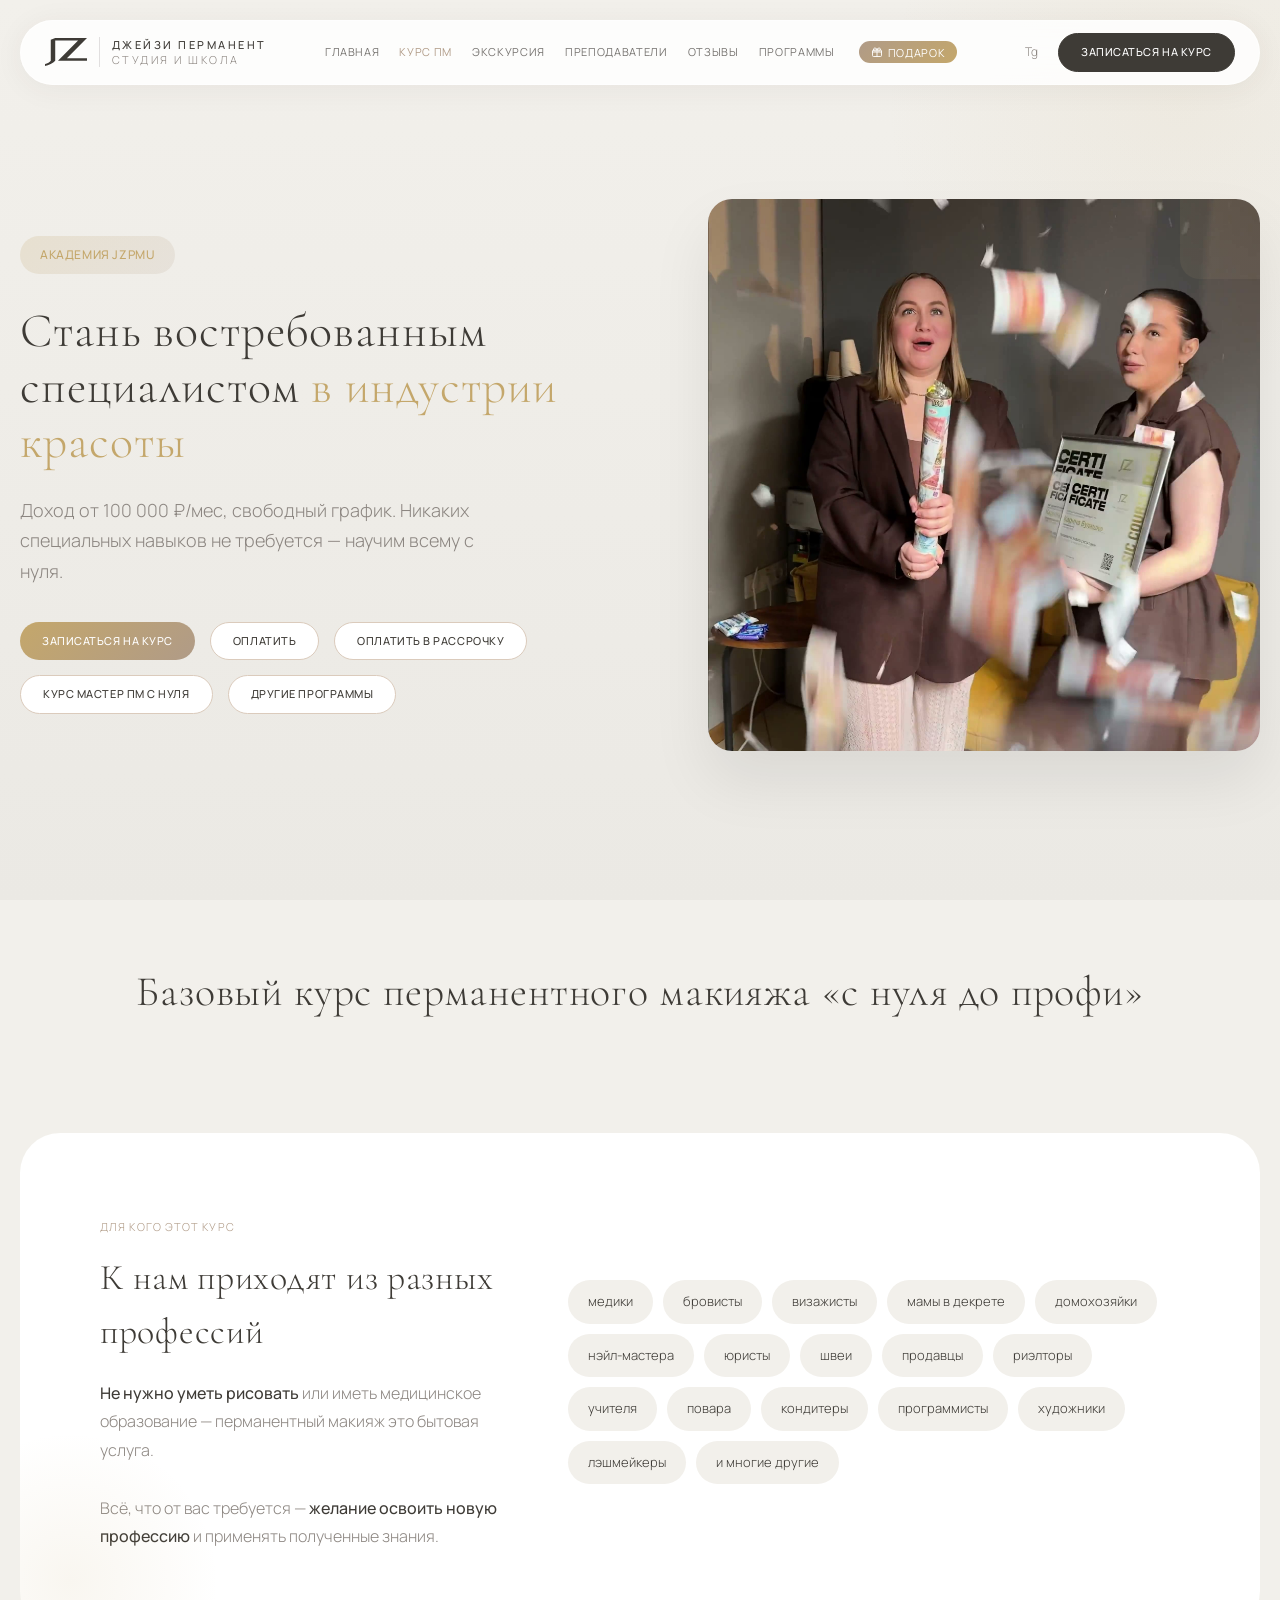
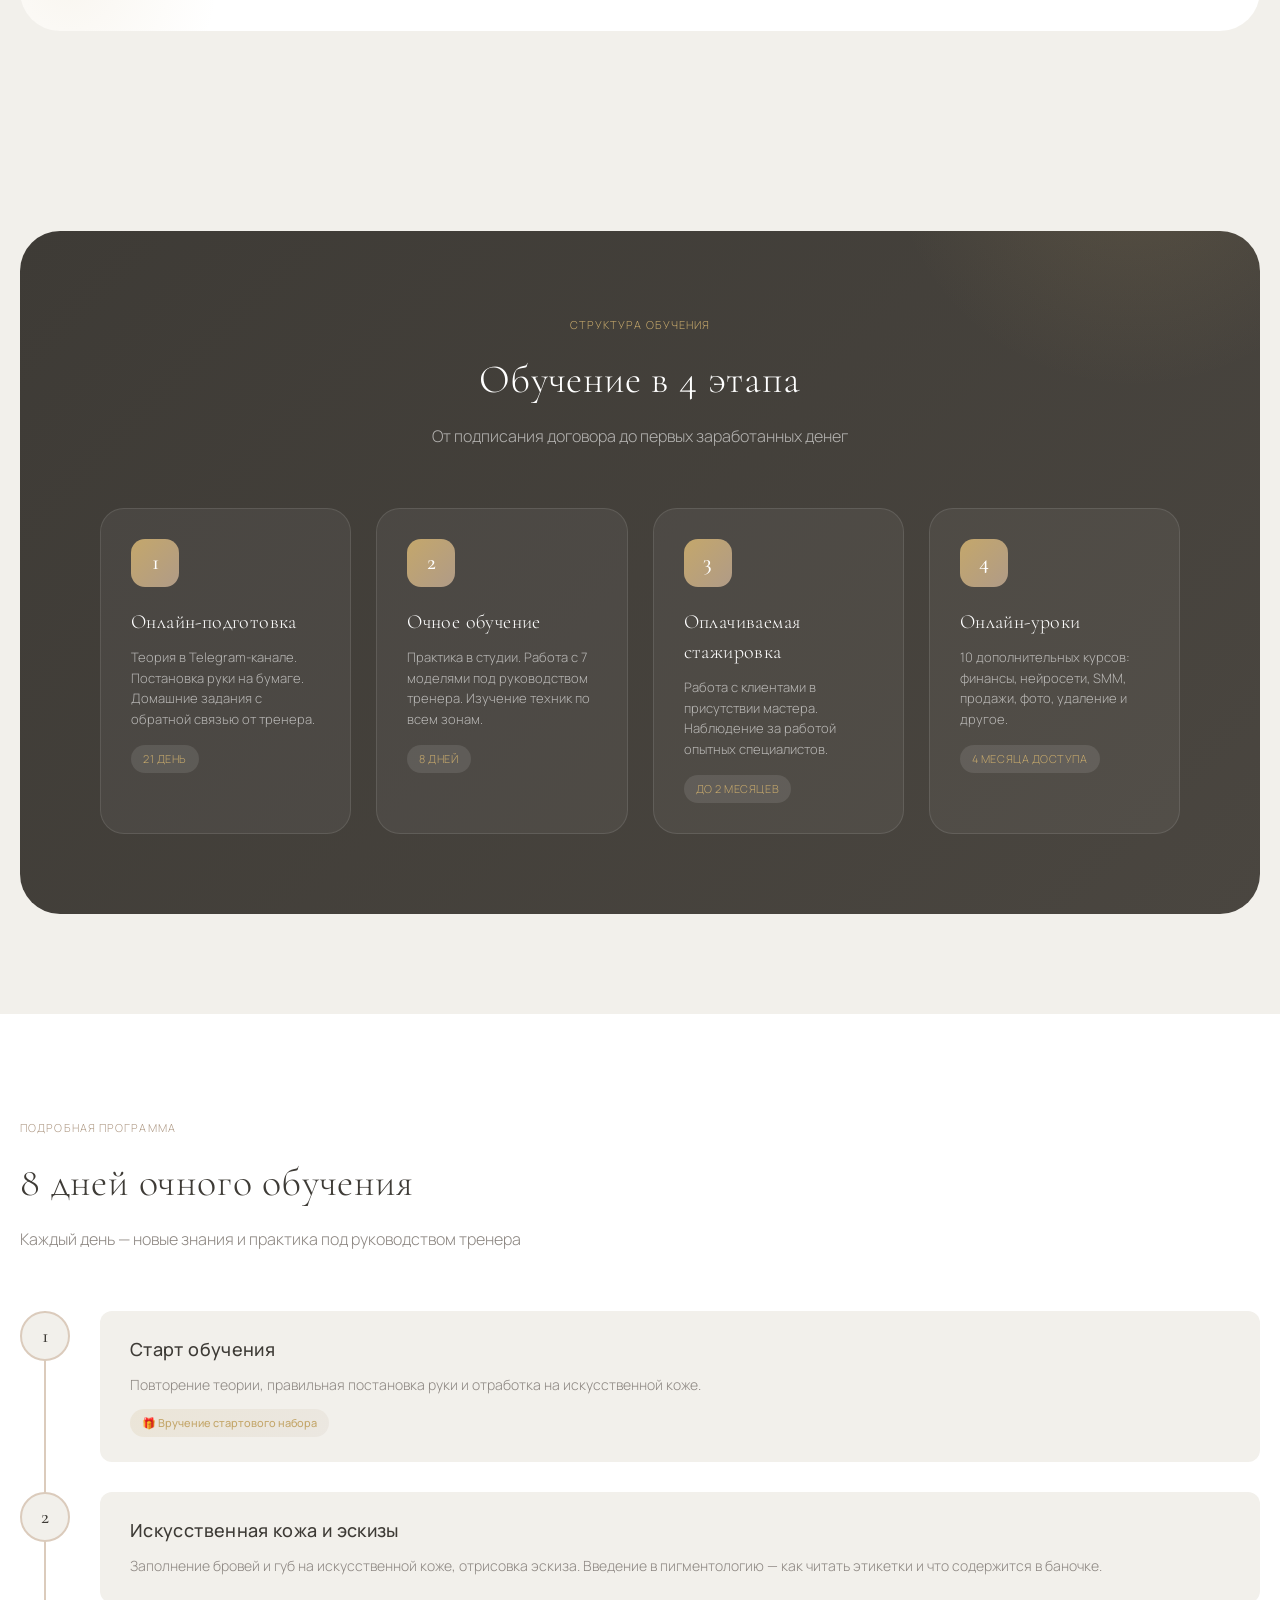
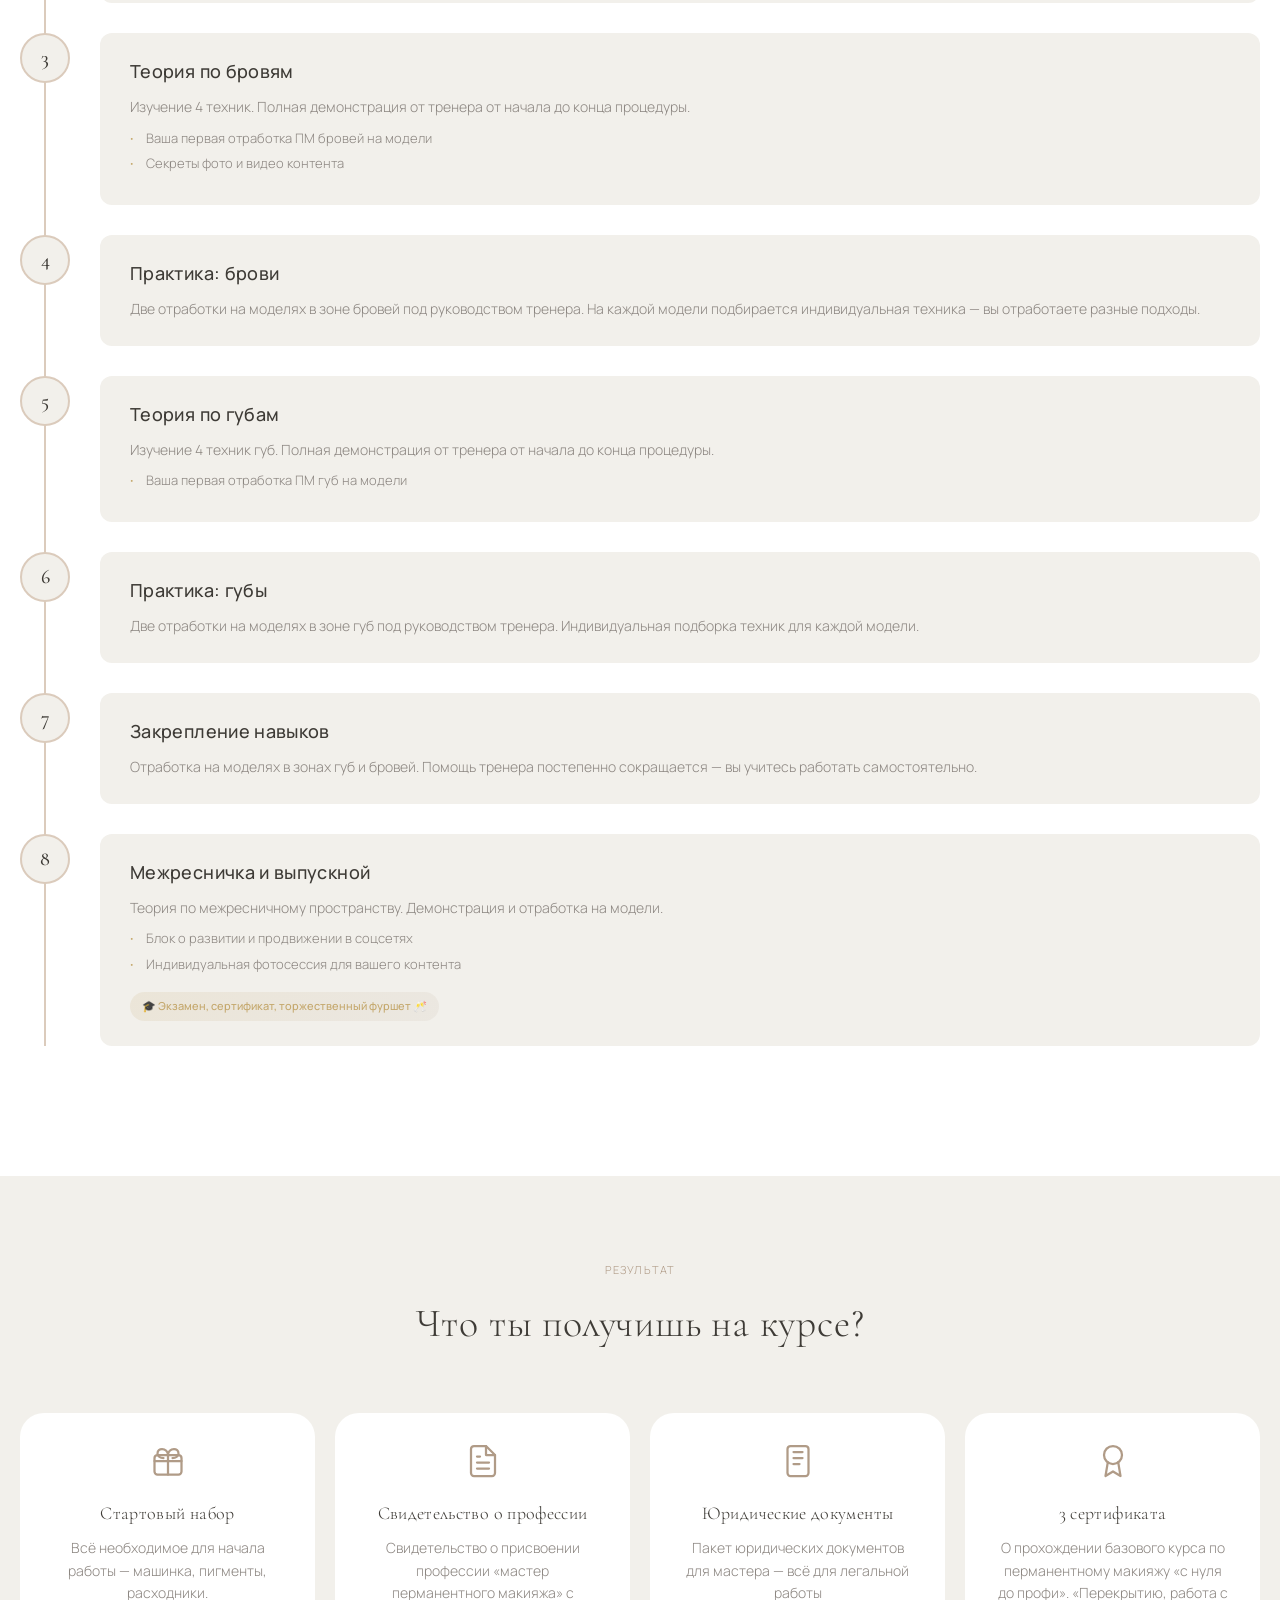
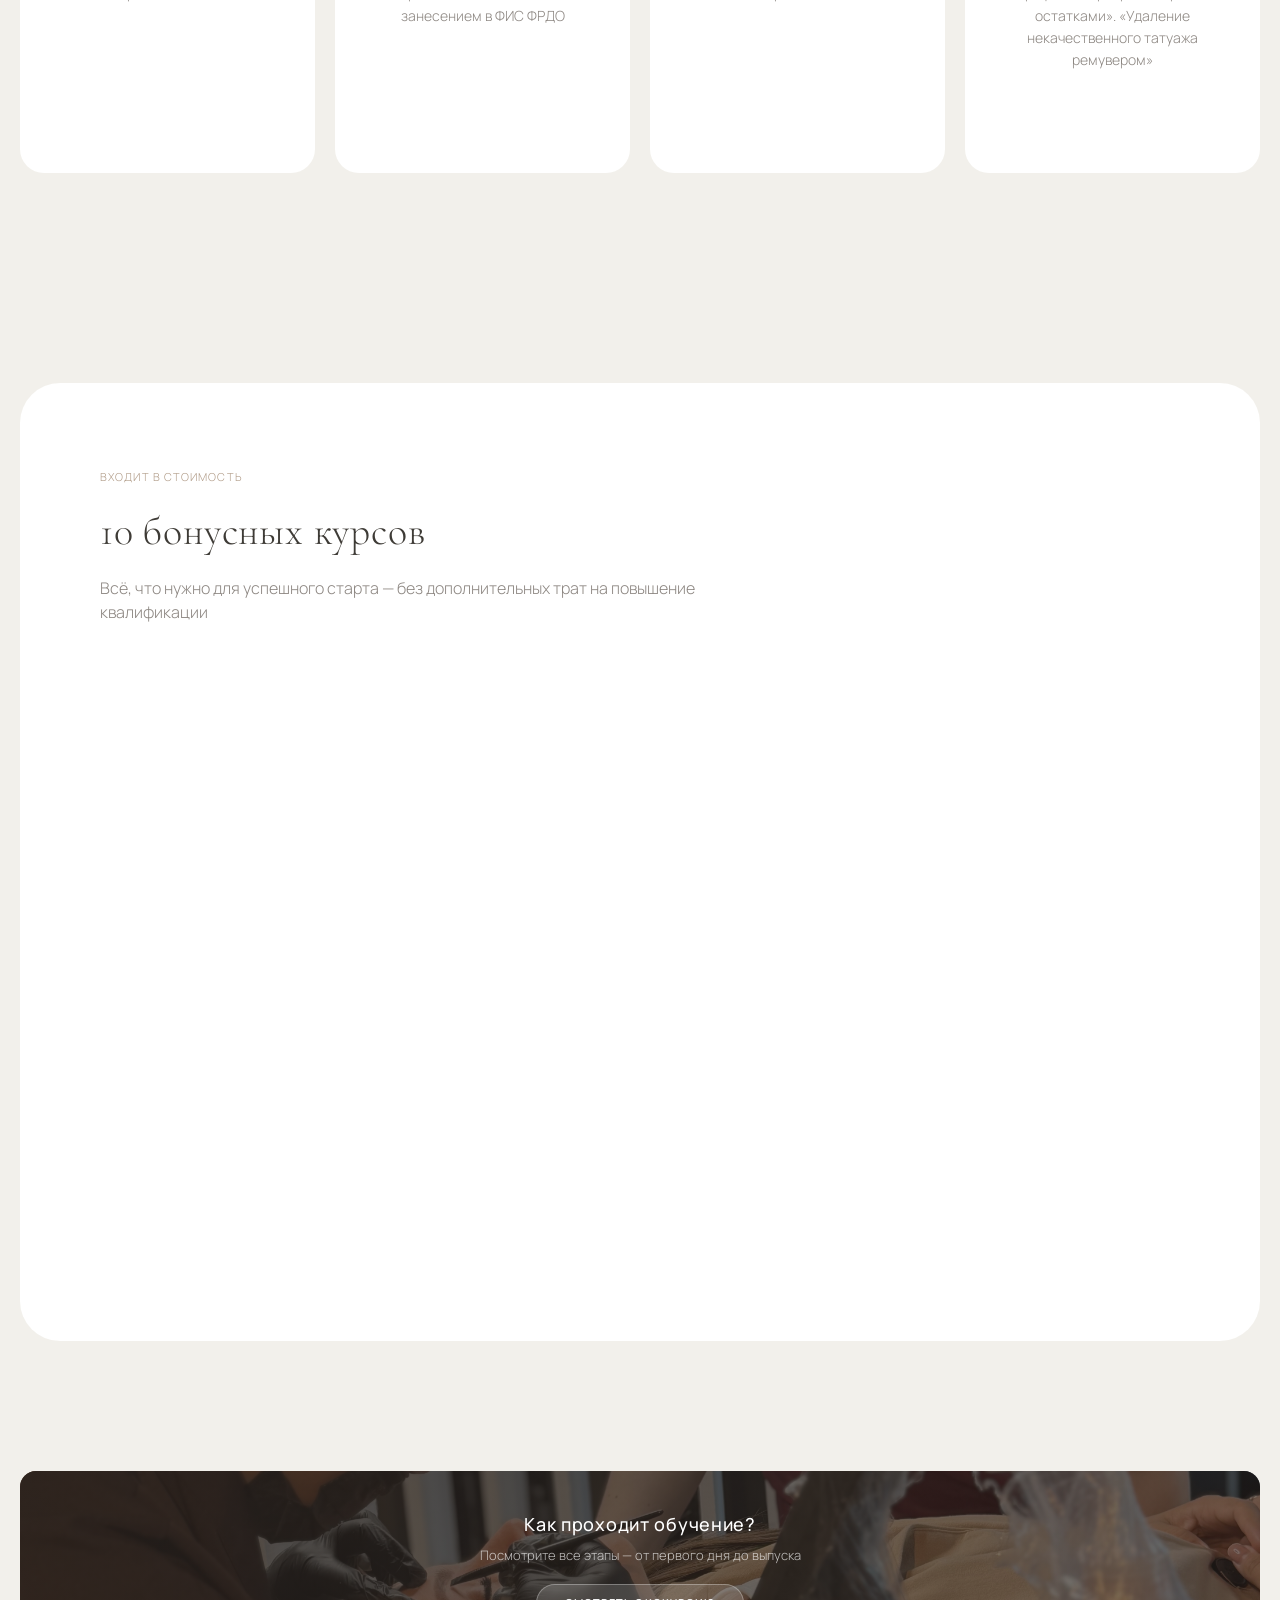
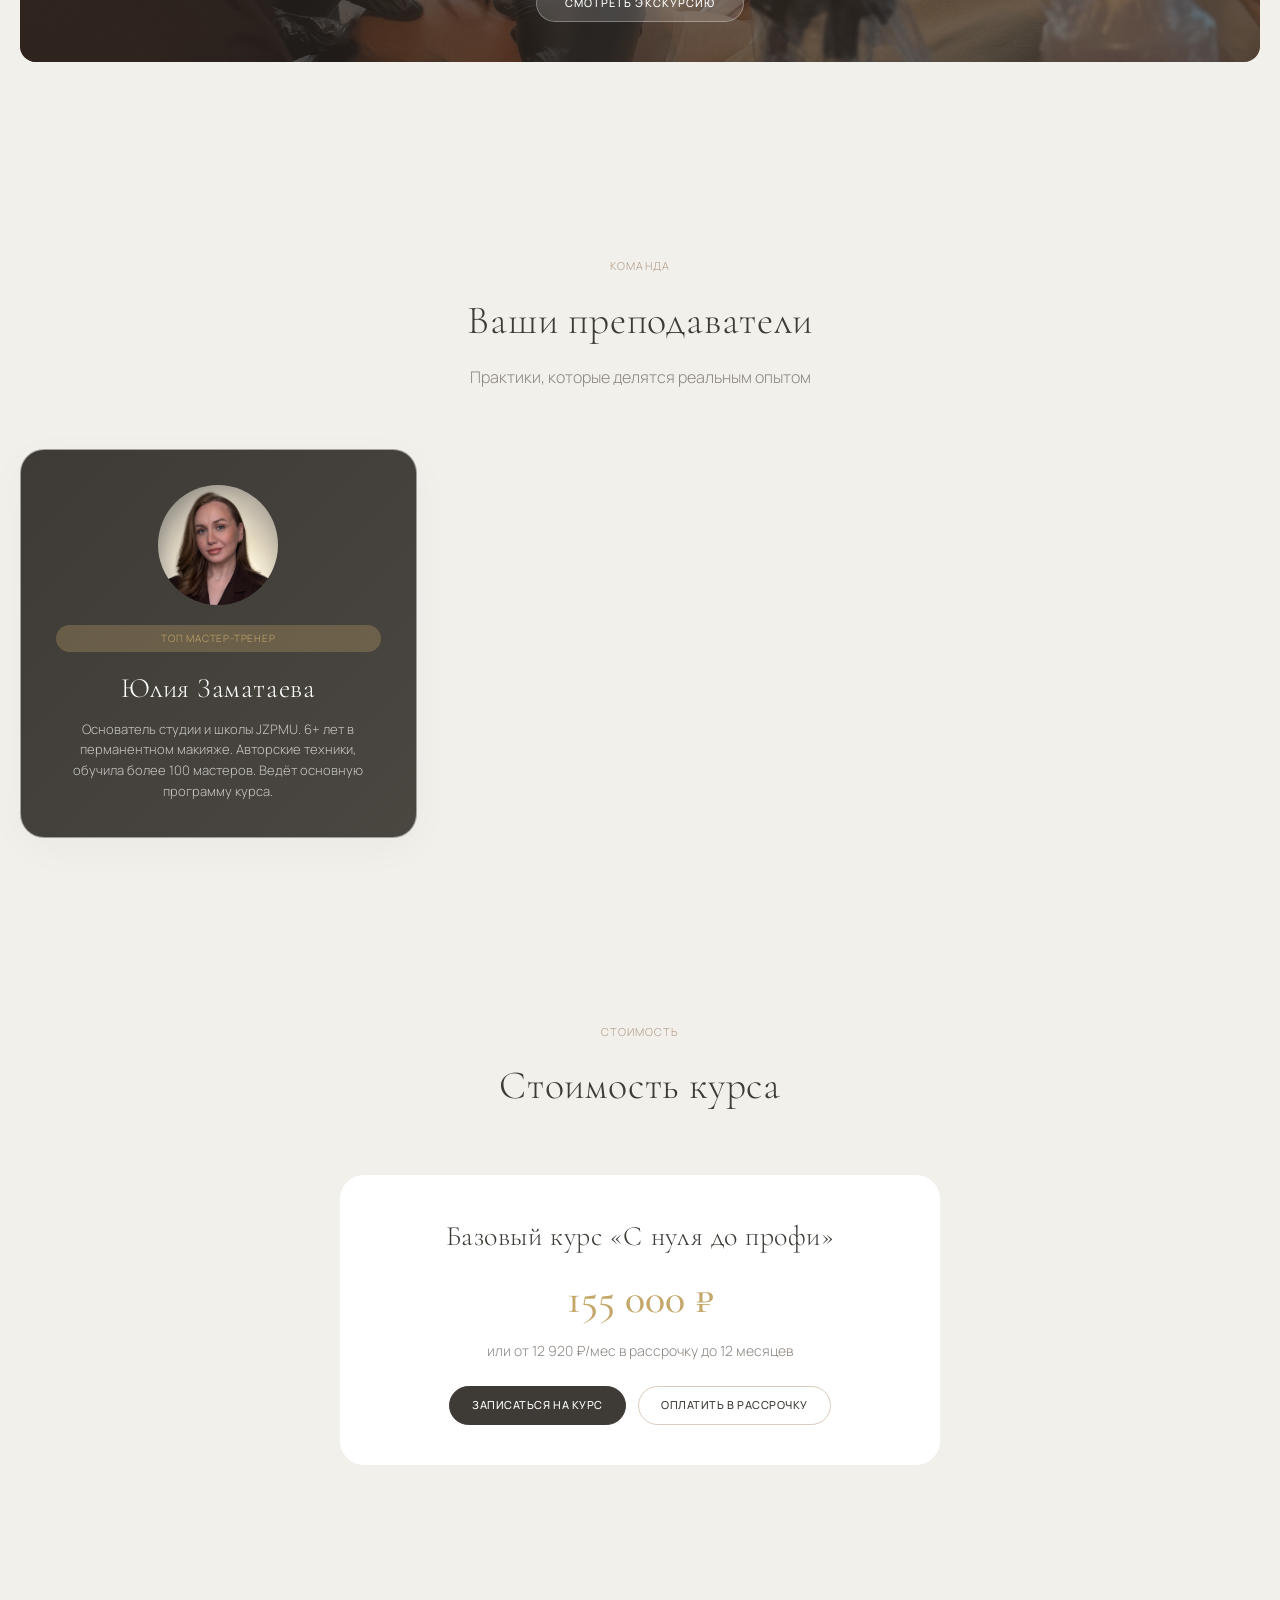
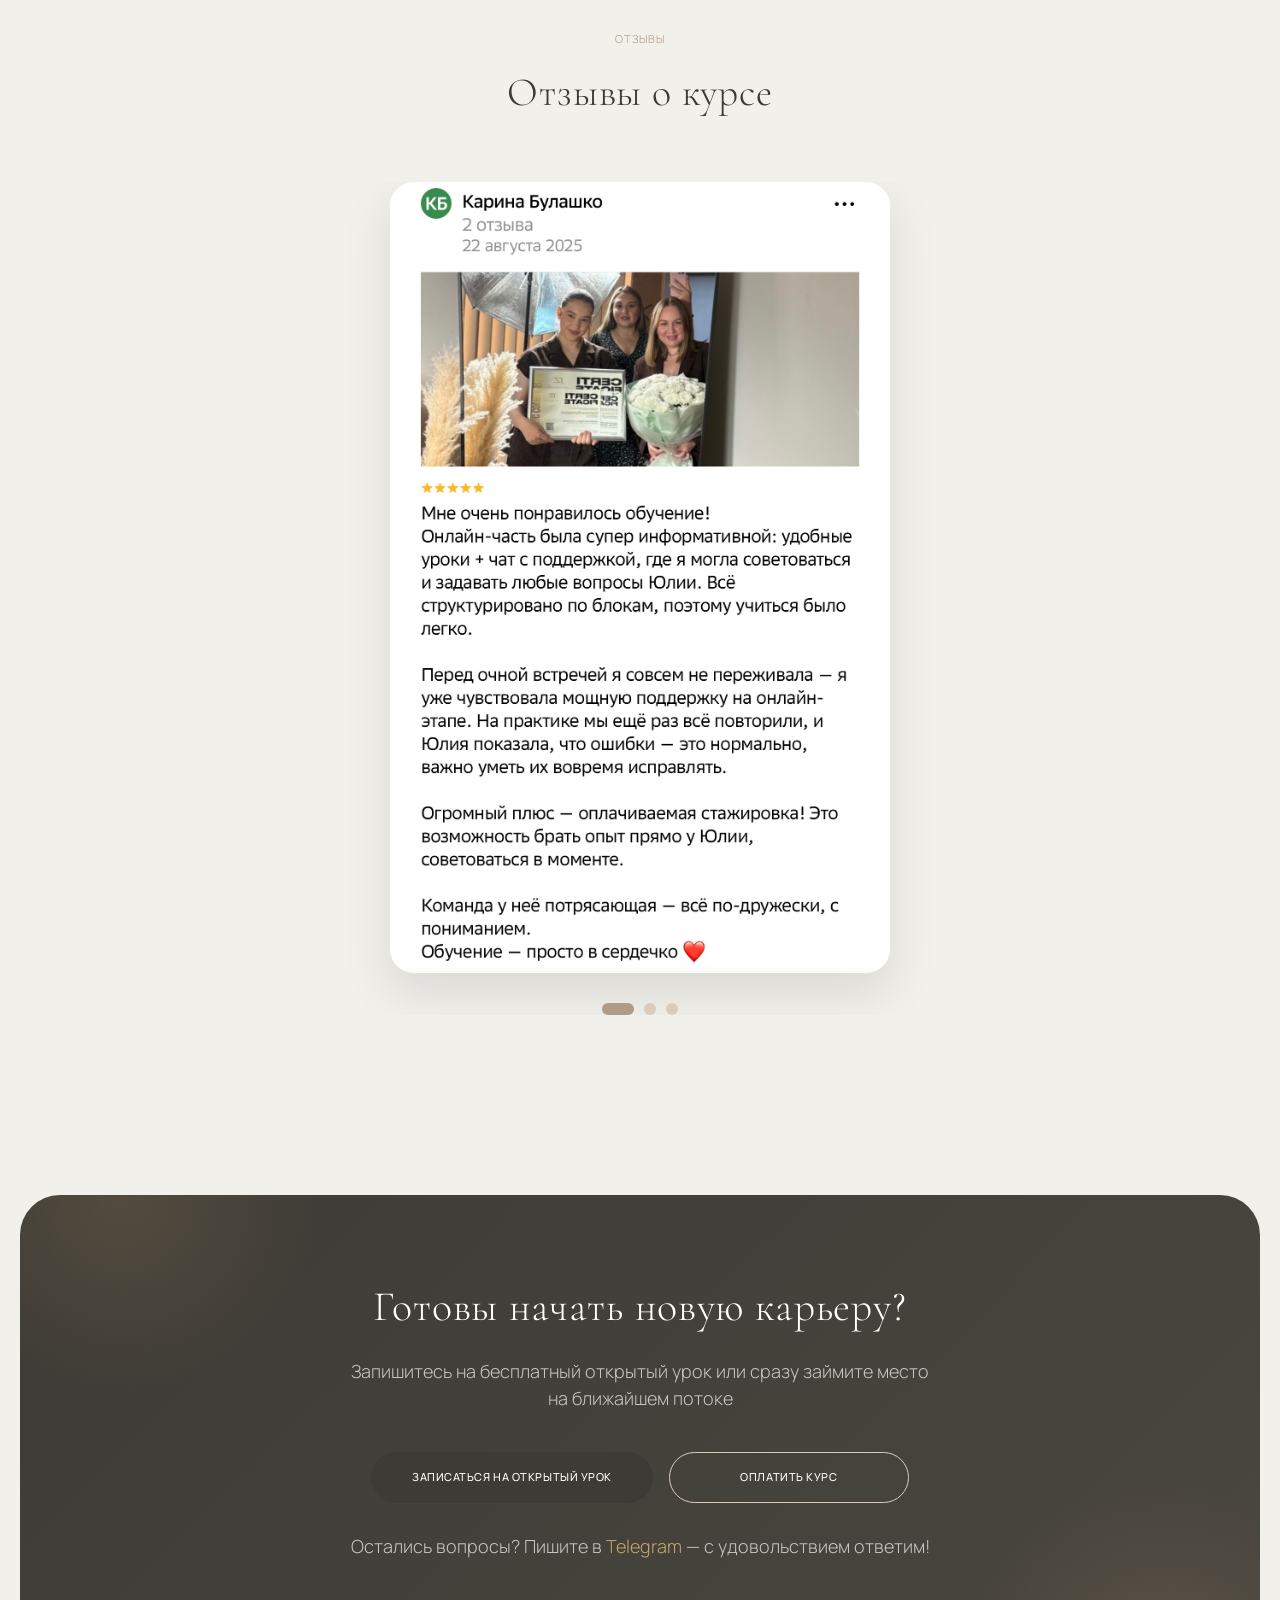
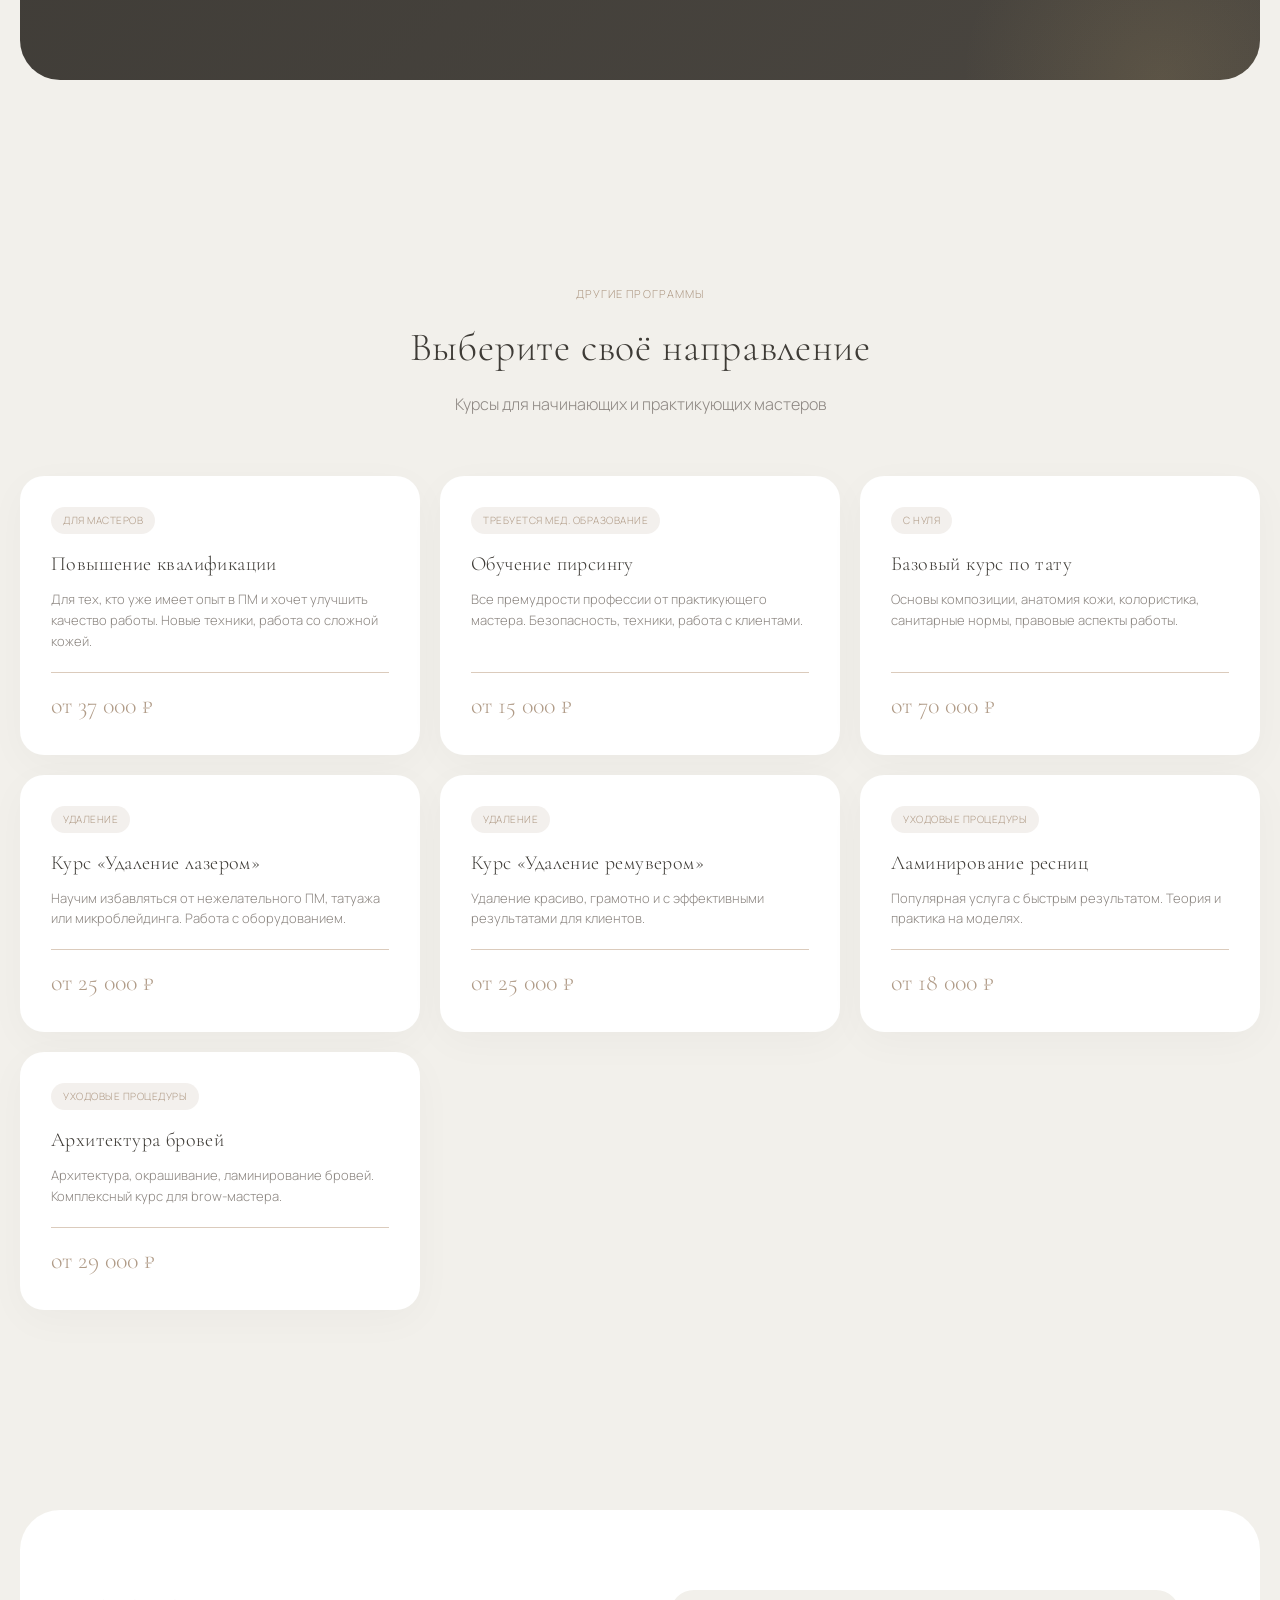
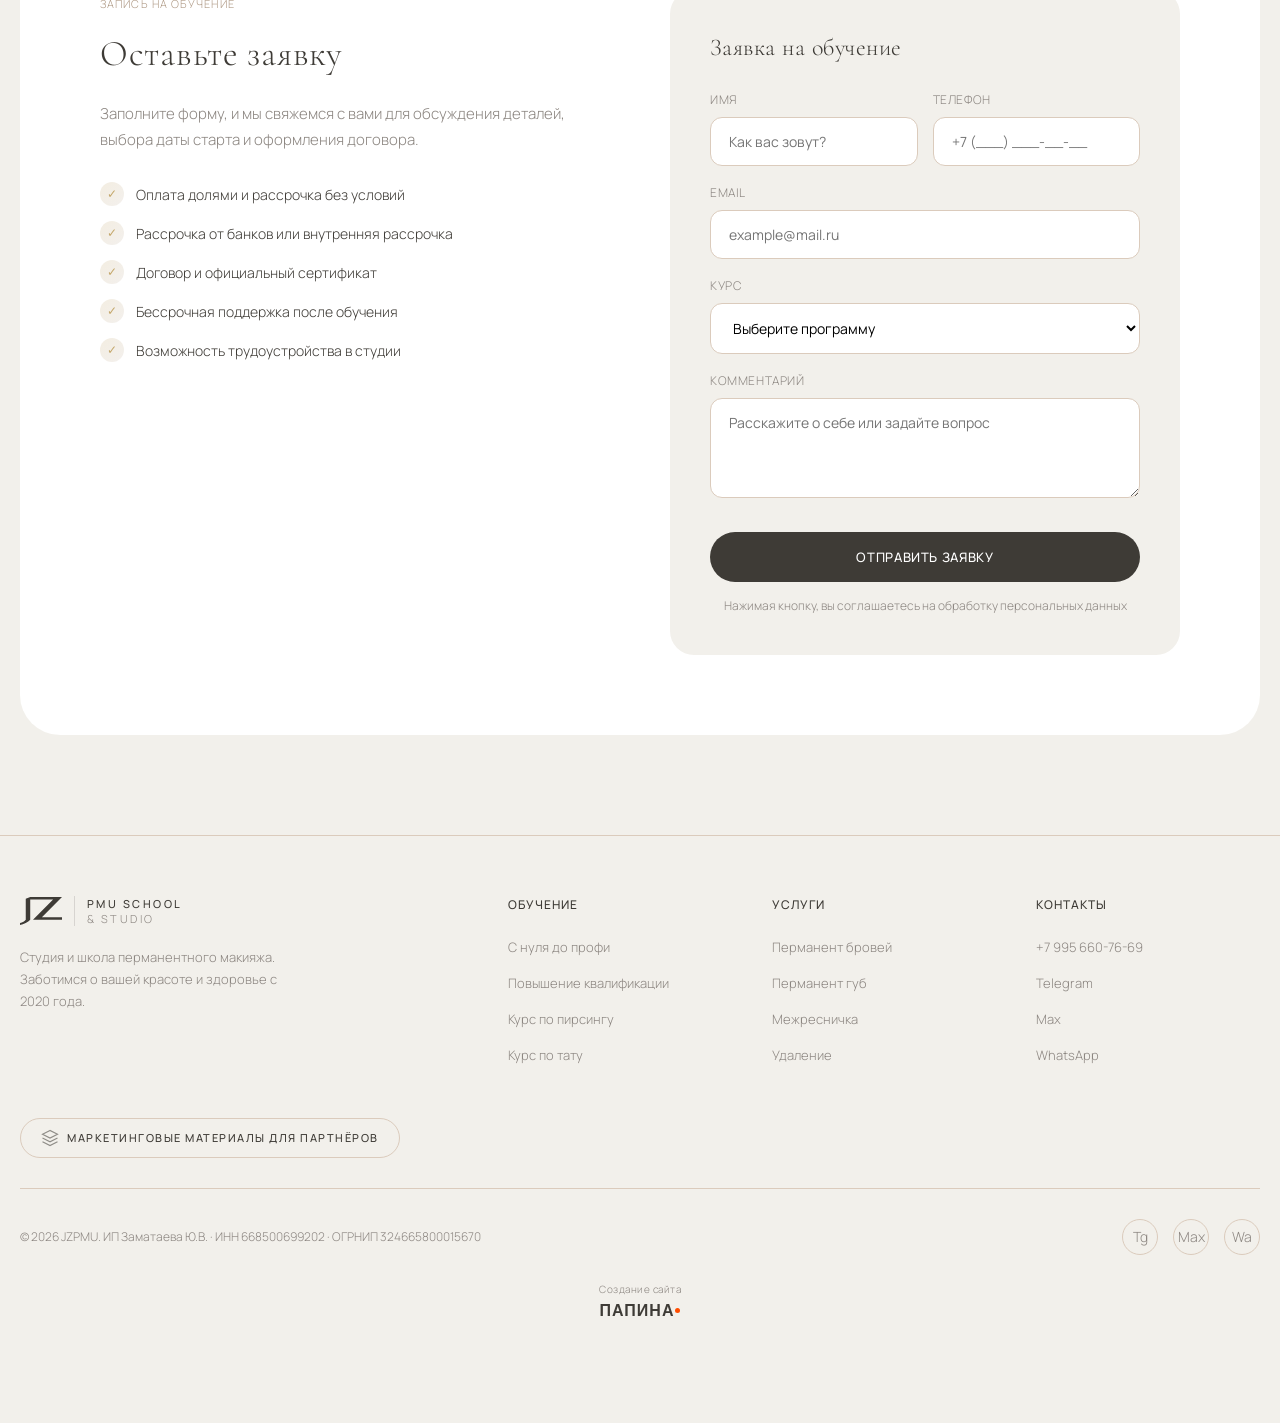
==== commit b1d7ceca: "Добавлены фото преподавателей на страницу академии - Юлия Заматаева: фото вместо буквы-заглушки - Ве" ====
--- a/academy.html
+++ b/academy.html
@@ -492,7 +492,7 @@
 
             <div class="teachers-grid">
                 <div class="teacher-card featured">
-                    <div class="teacher-avatar">Ю</div>
+                    <img src="./photos/teacher-yulia.jpg" alt="Юлия Заматаева" loading="lazy" class="teacher-avatar-img">
                     <div class="teacher-role">Топ мастер-тренер</div>
                     <h3>Юлия Заматаева</h3>
                     <p>Основатель студии и школы JZPMU. 6+ лет в перманентном макияже. Авторские техники, обучила более 100 мастеров. Ведёт основную программу курса.</p>
@@ -506,7 +506,7 @@
                 </div>
 
                 <div class="teacher-card">
-                    <div class="teacher-avatar">В</div>
+                    <img src="./photos/teacher-veronika.jpg" alt="Вероника Маткова" loading="lazy" class="teacher-avatar-img">
                     <div class="teacher-role">SMM-специалист</div>
                     <h3>Вероника Маткова</h3>
                     <p>Специалист по продвижению и продажам. Поможет оформить соцсети, создать контент и найти первых клиентов.</p>
--- a/academy.css
+++ b/academy.css
@@ -960,6 +960,20 @@
     height: 120px;
     background: linear-gradient(135deg, var(--accent-gold), var(--accent));
     font-size: 42px;
+}
+
+.teacher-avatar-img {
+    width: 100px;
+    height: 100px;
+    border-radius: 50%;
+    object-fit: cover;
+    margin: 0 auto 20px;
+    display: block;
+}
+
+.teacher-card.featured .teacher-avatar-img {
+    width: 120px;
+    height: 120px;
 }
 
 .teacher-role {
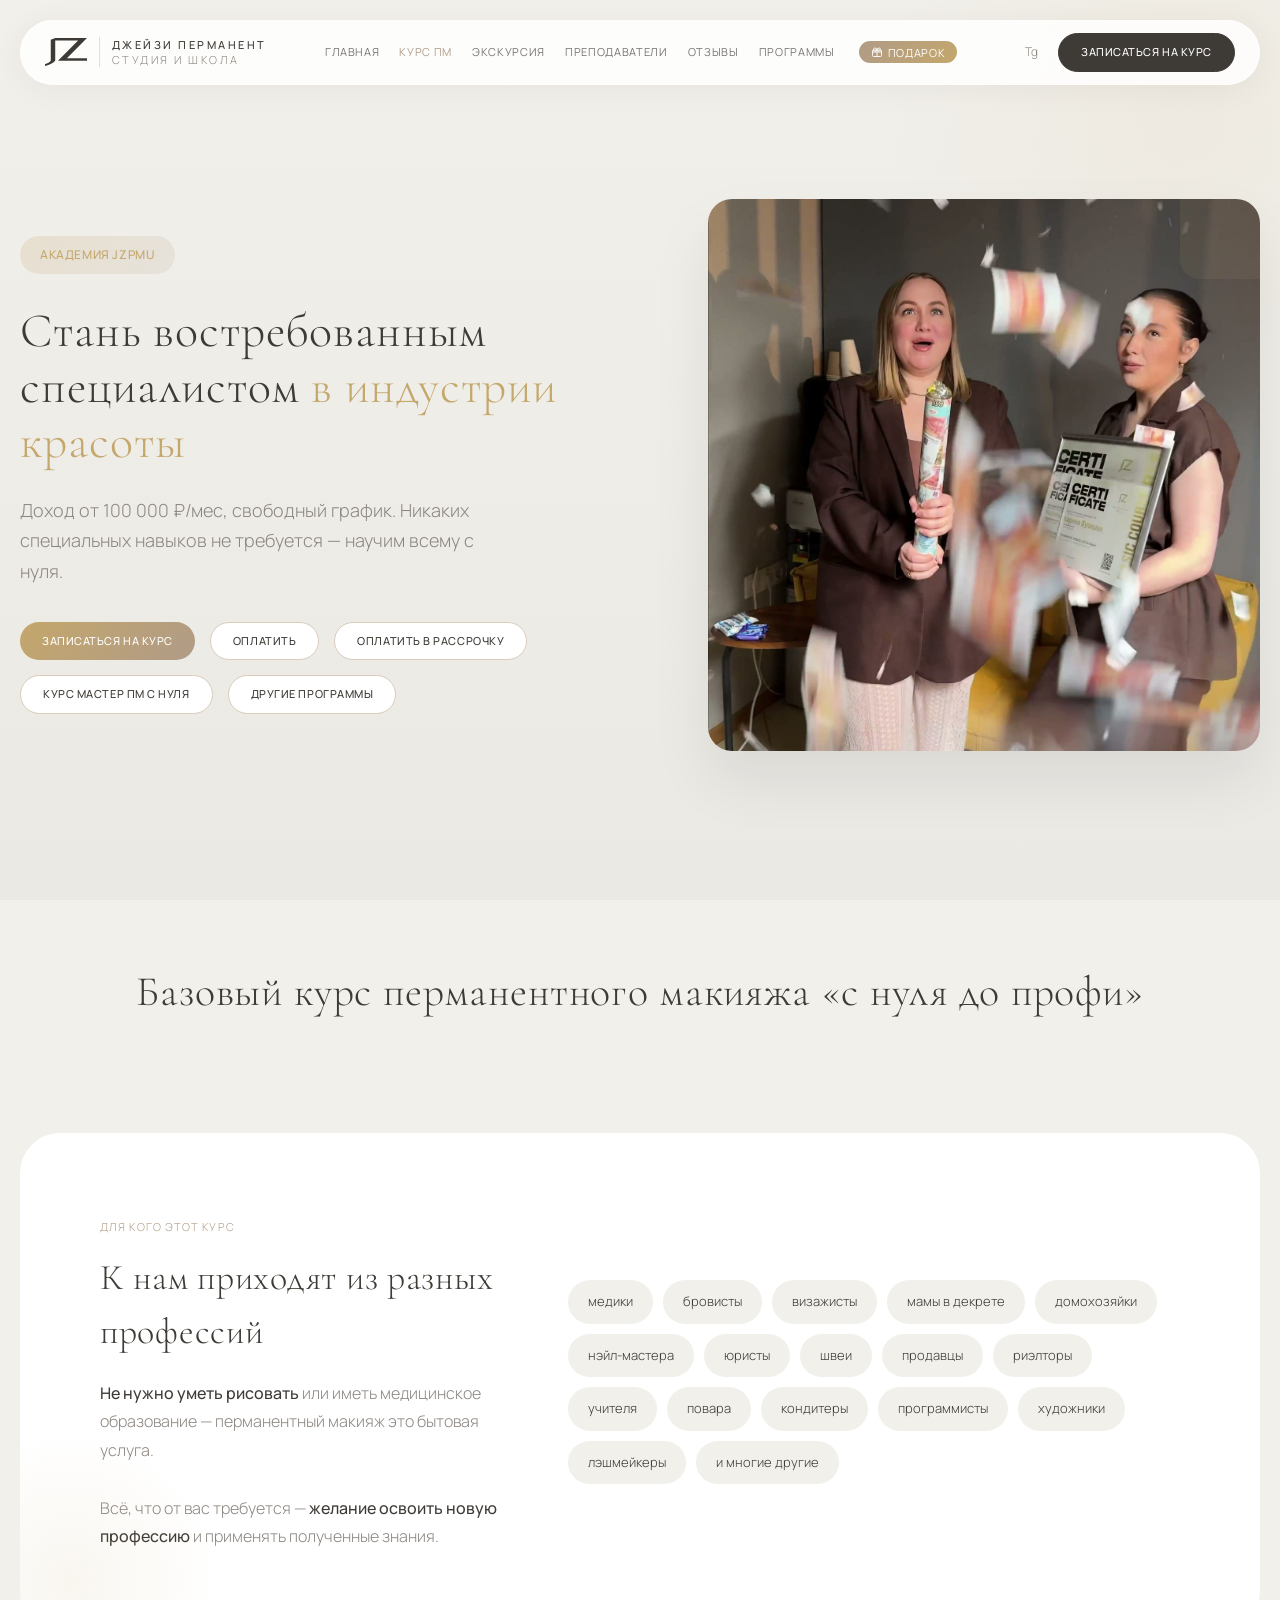
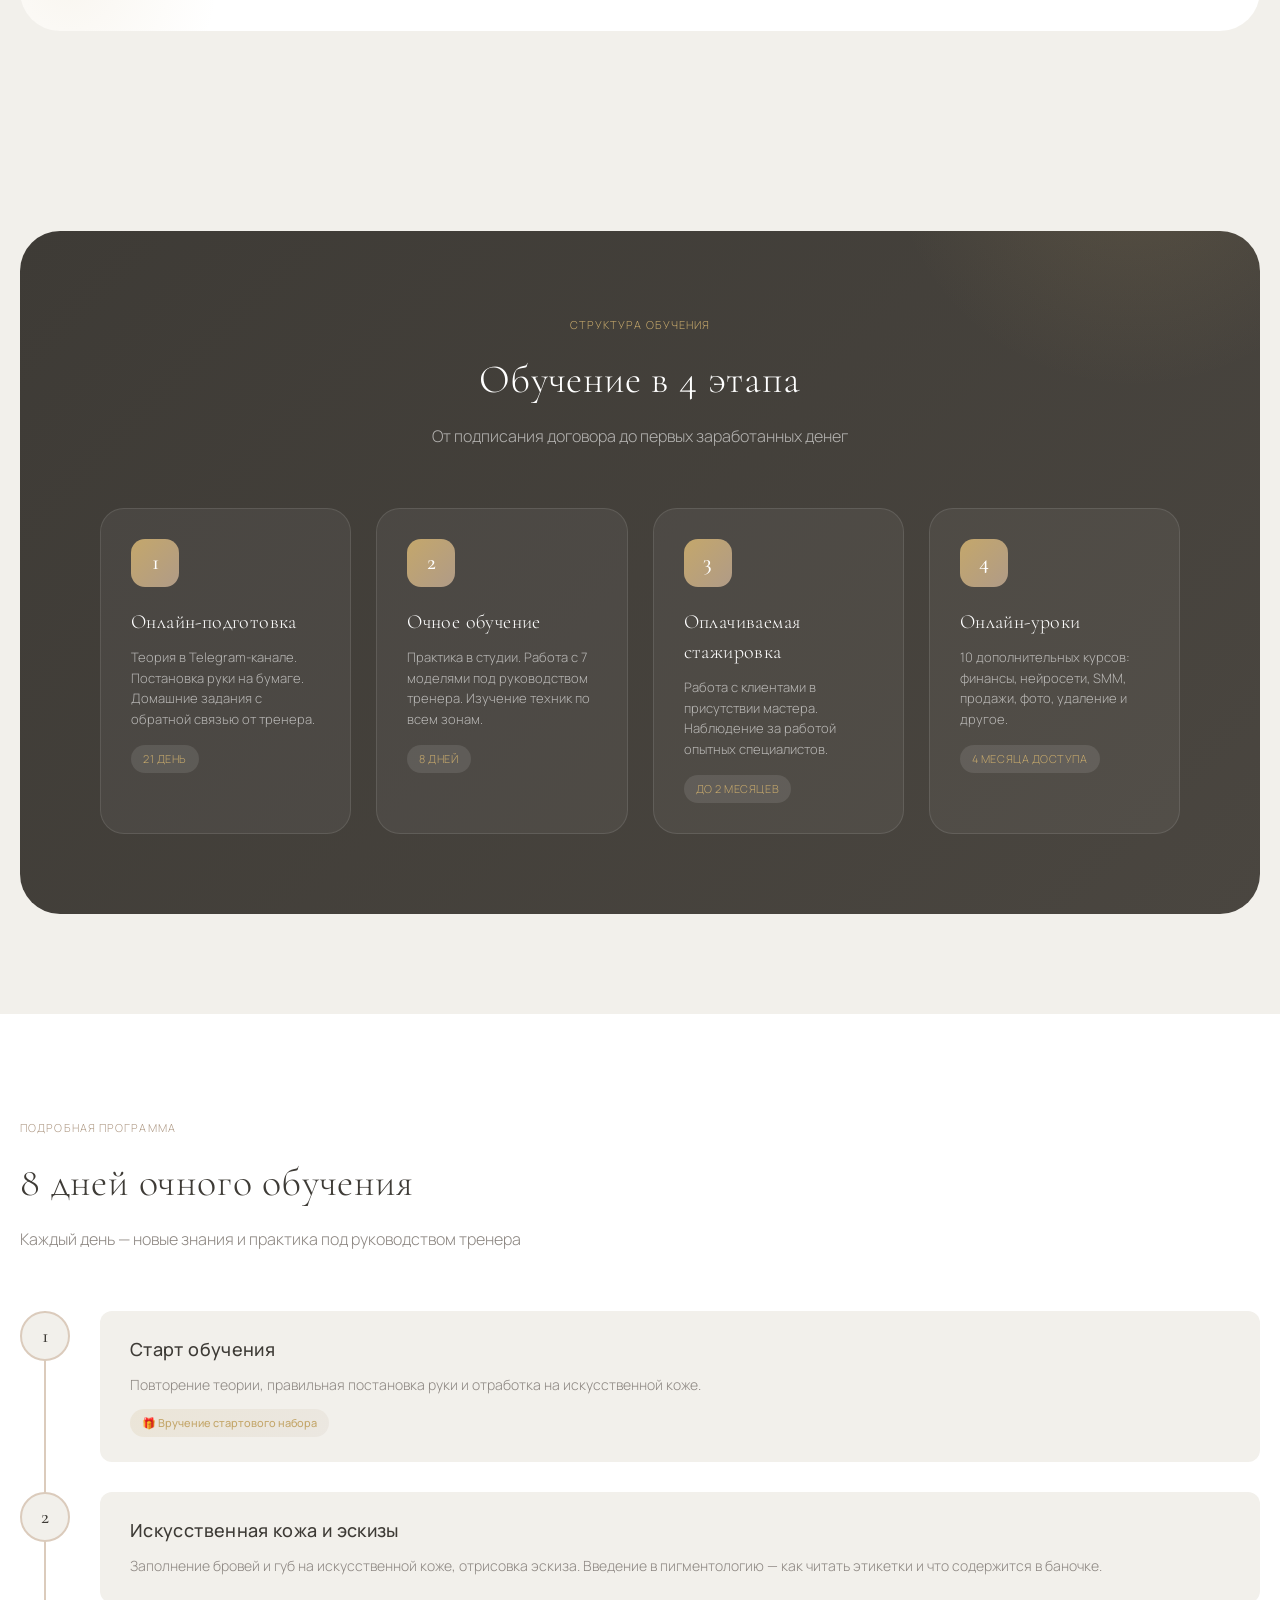
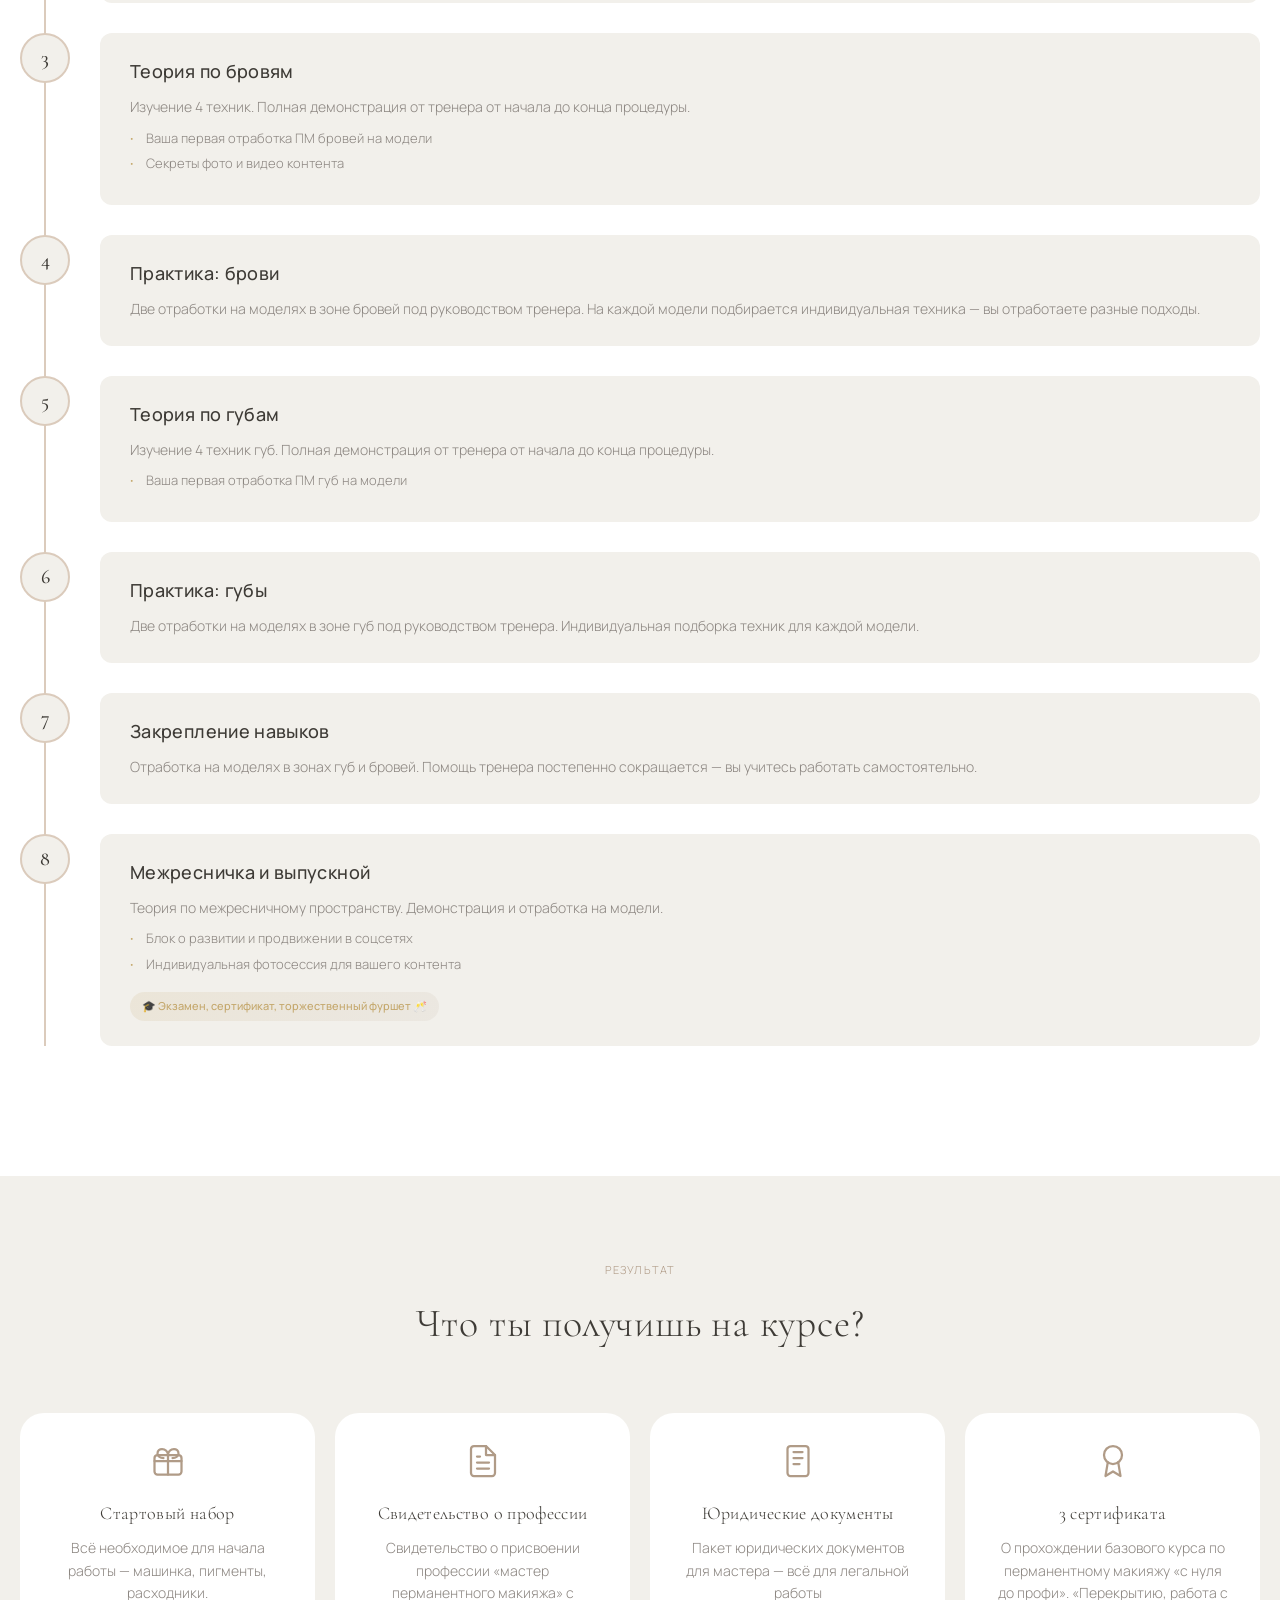
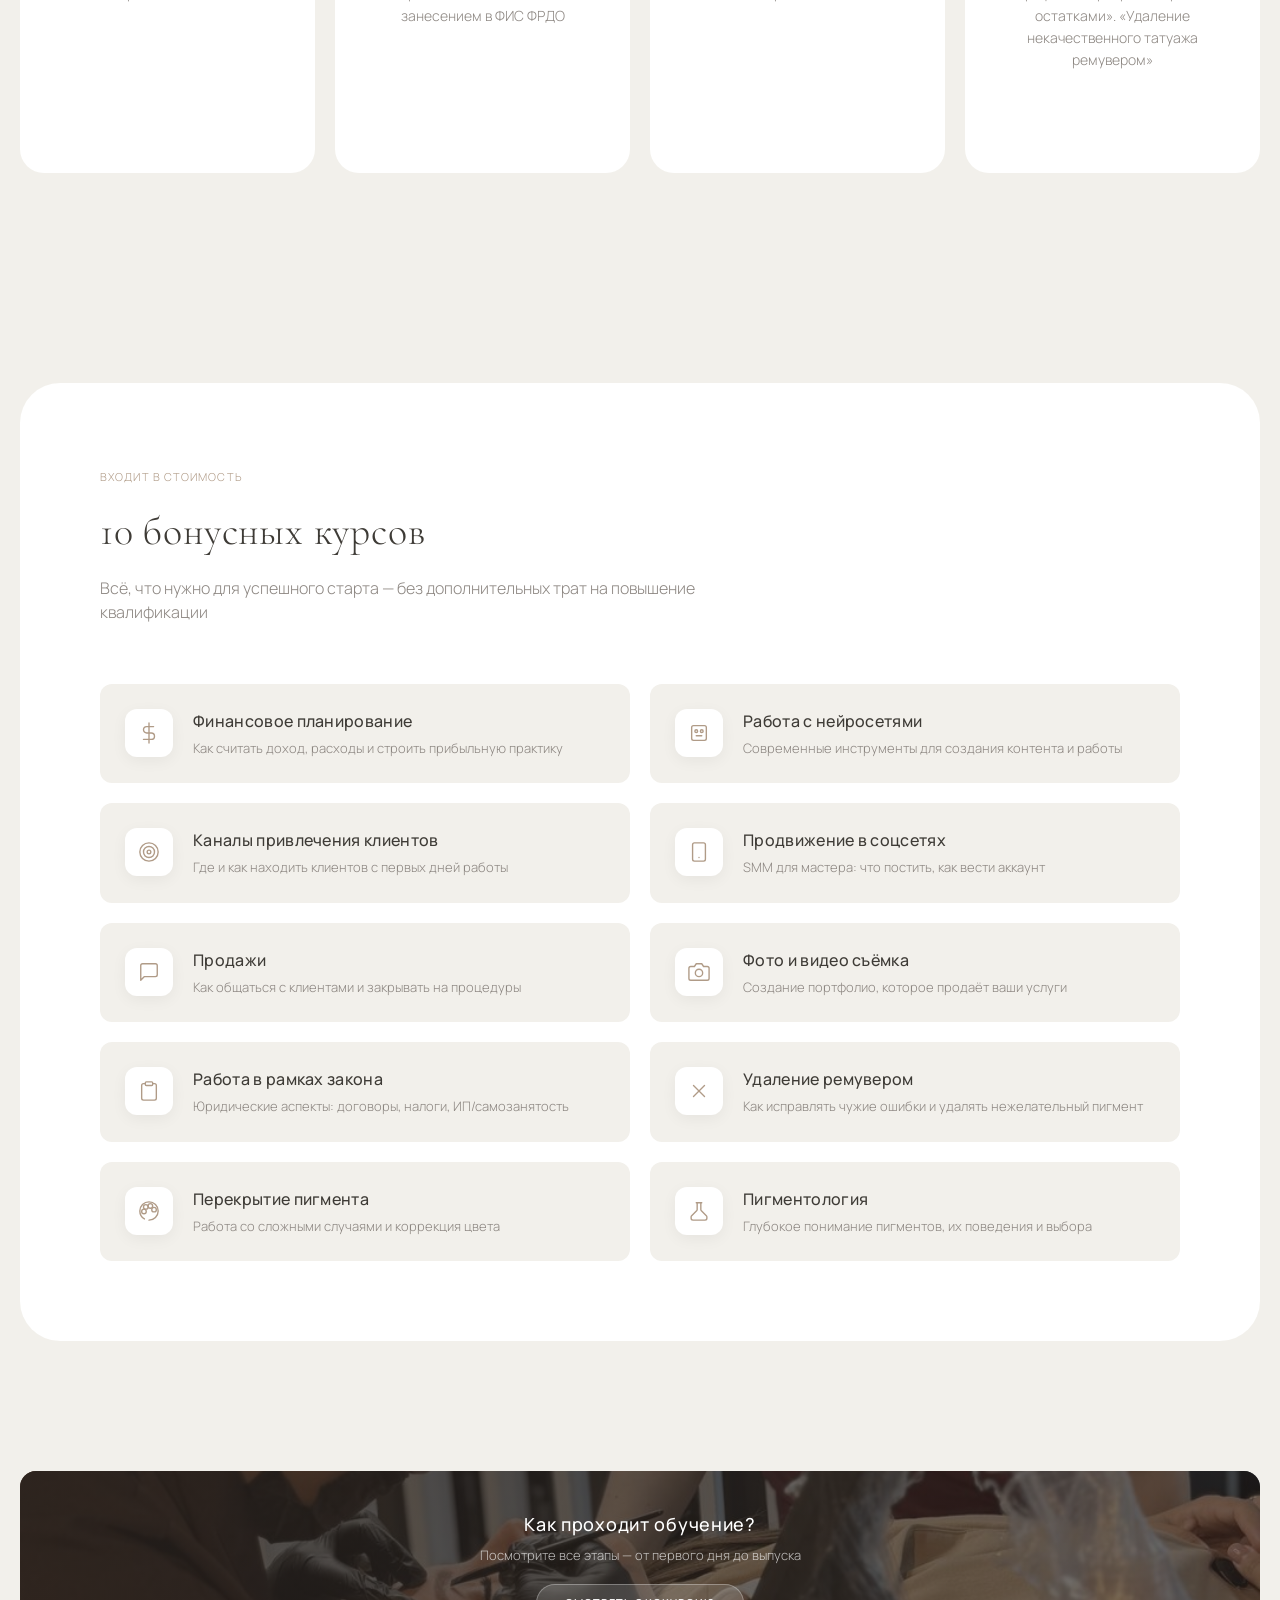
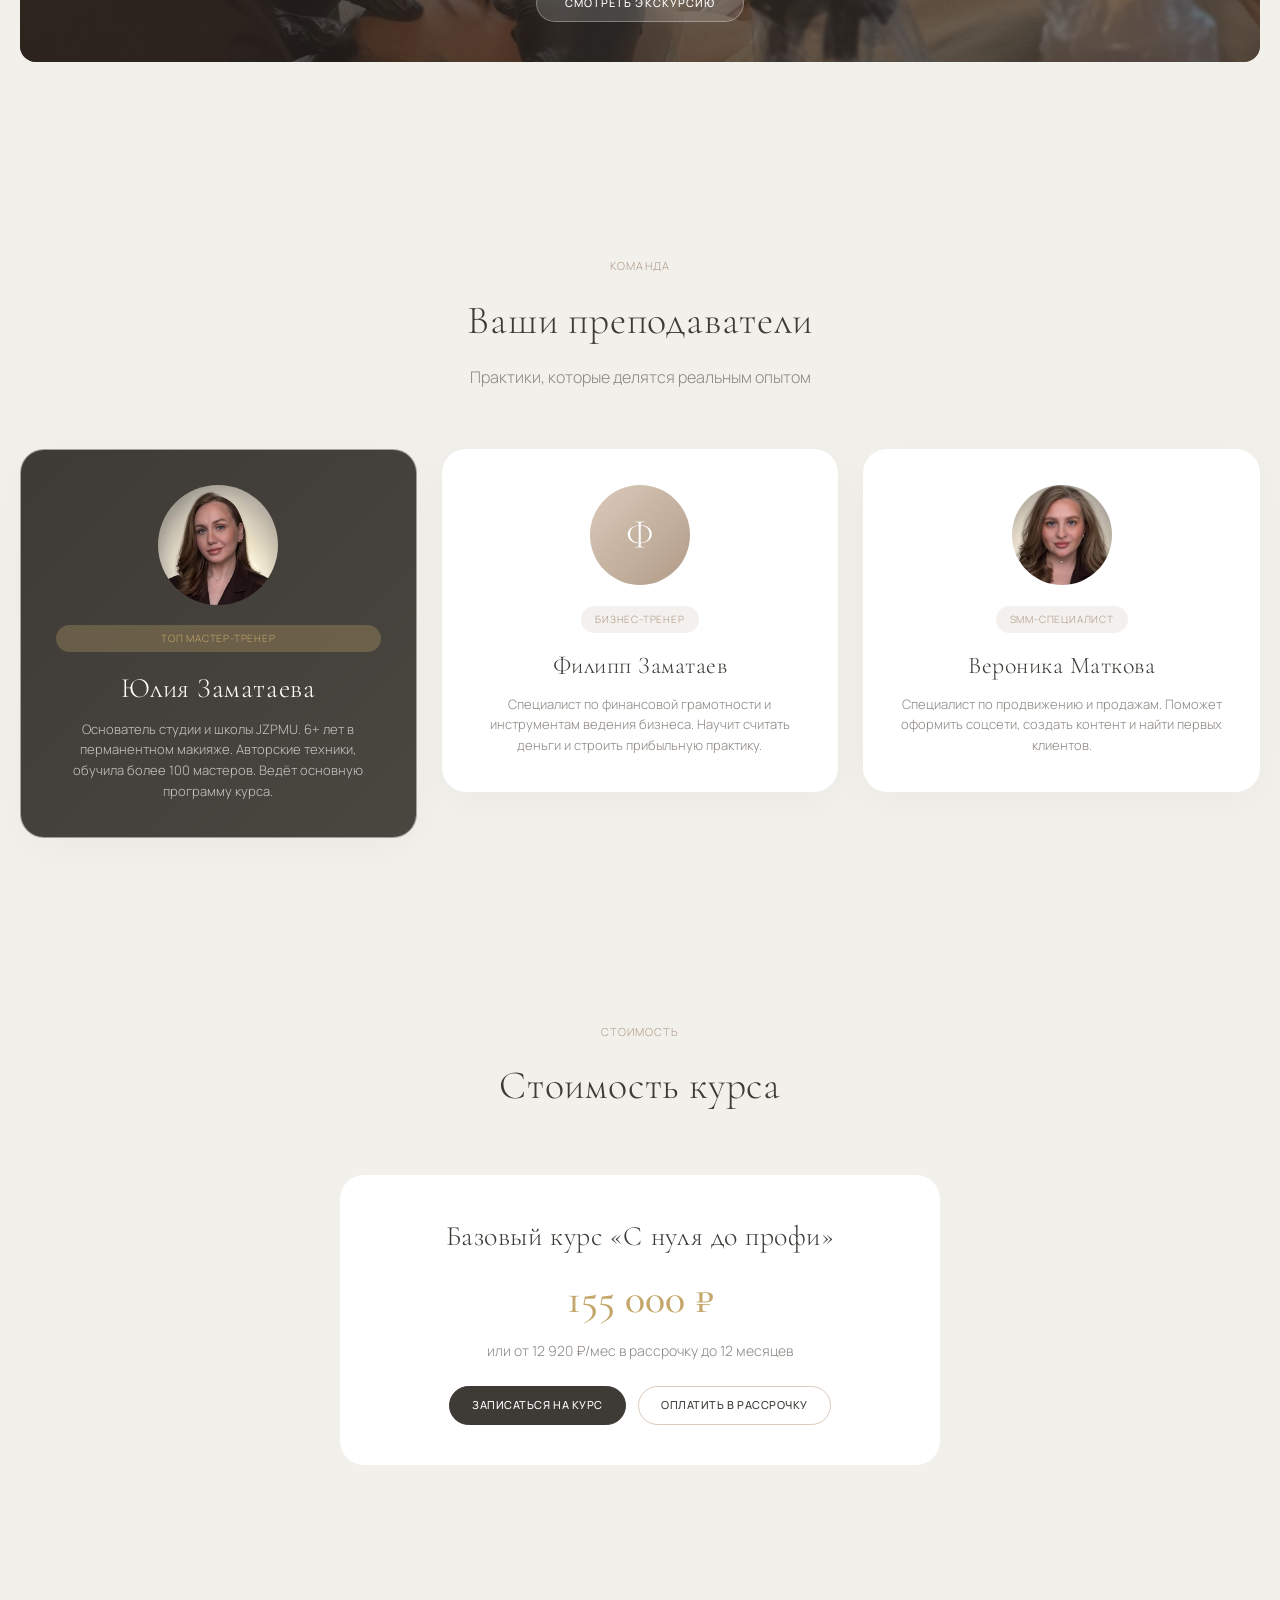
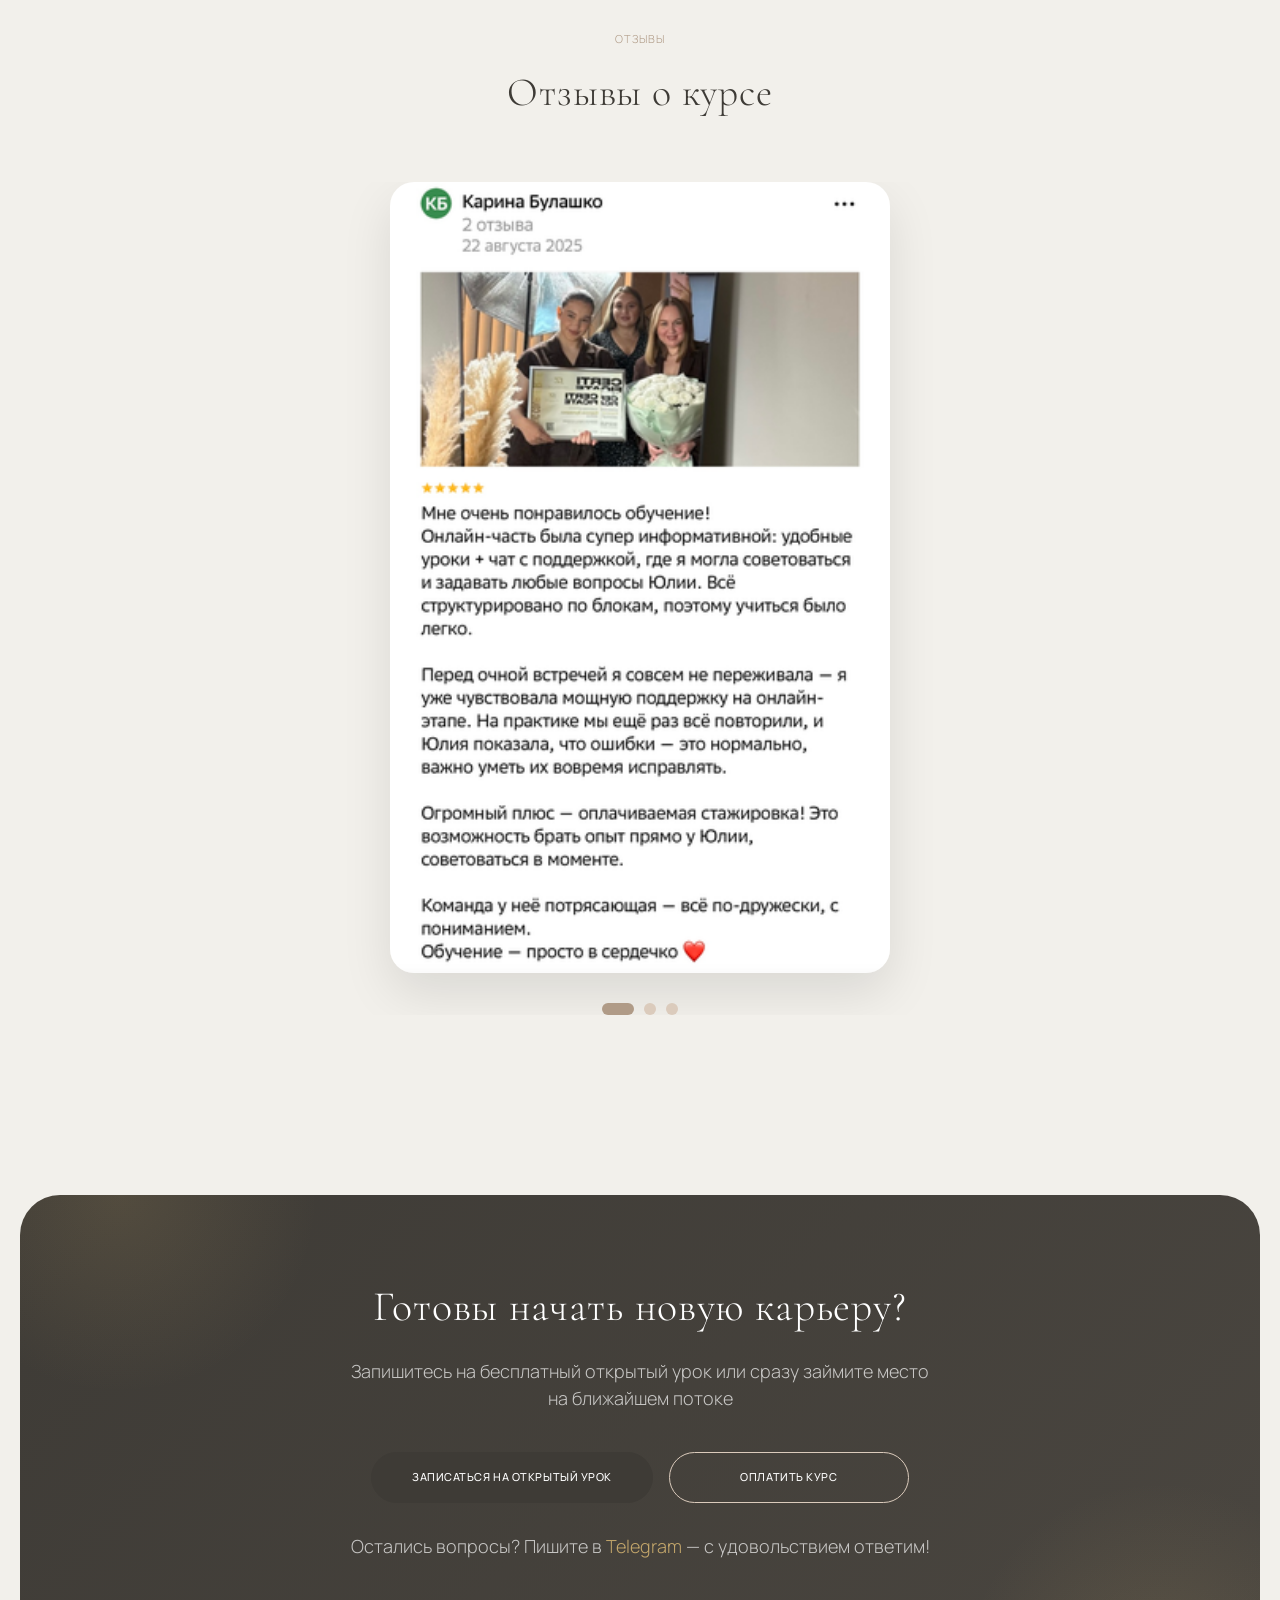
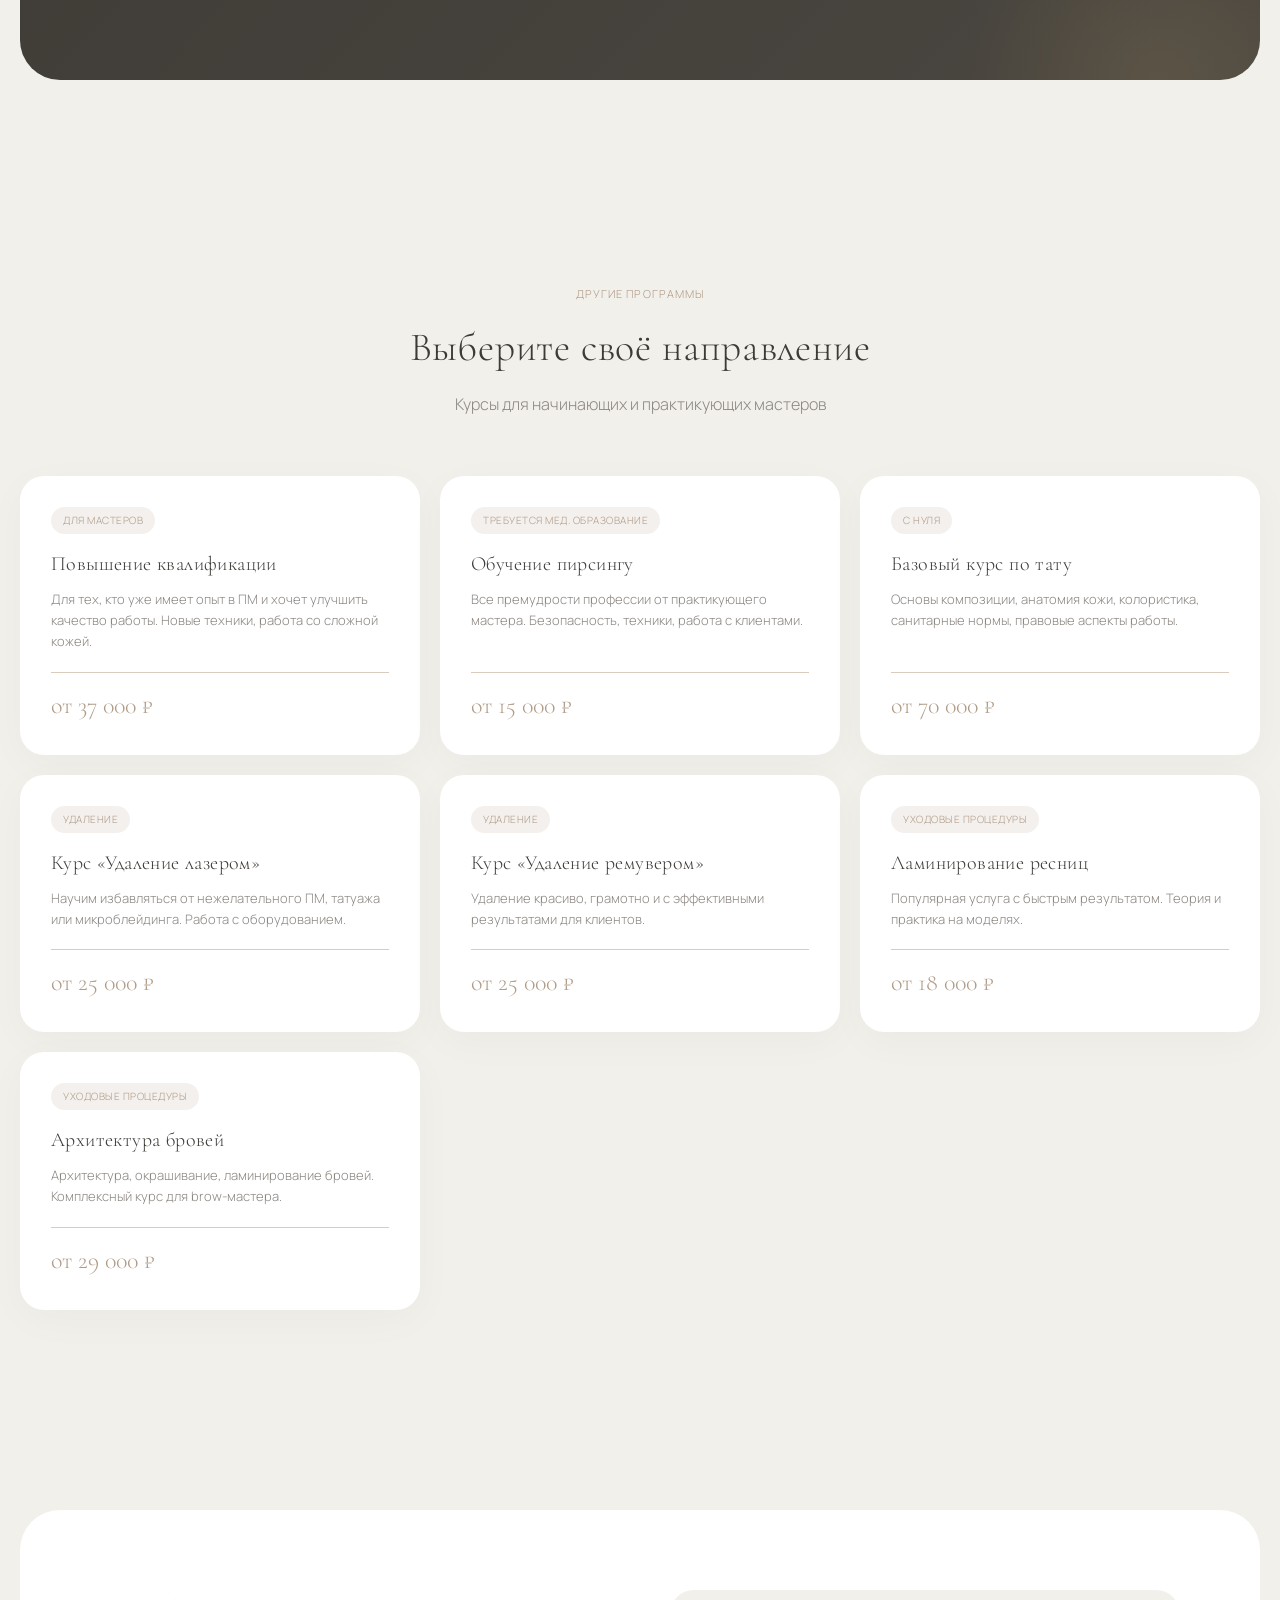
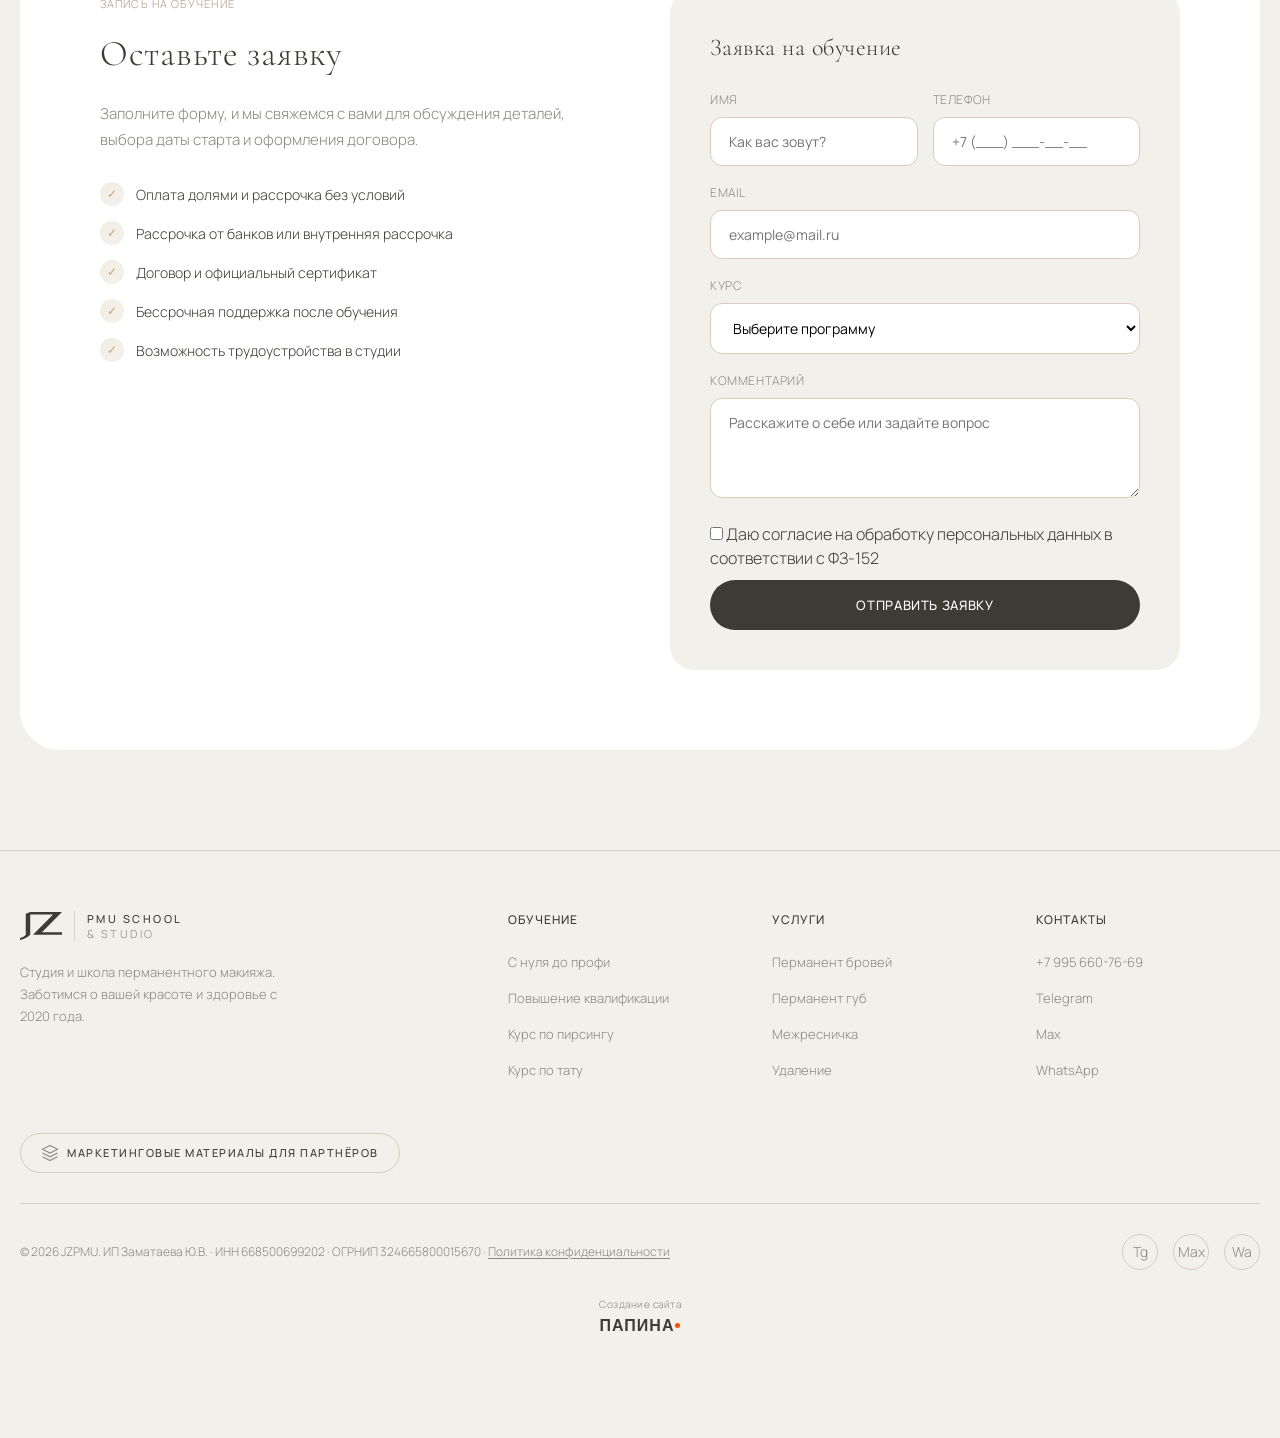
==== commit 90bff31a: "Согласие на обработку персональных данных (152-ФЗ) - Чекбокс согласия на обеих формах (главная + ака" ====
--- a/academy.html
+++ b/academy.html
@@ -722,8 +722,11 @@
                                 <textarea id="acFormComment" name="comment" placeholder="Расскажите о себе или задайте вопрос"></textarea>
                             </div>
 
+                            <label class="consent-label">
+                                <input type="checkbox" id="acFormConsent" required>
+                                <span>Даю согласие на <a href="privacy.html" target="_blank">обработку персональных данных</a> в соответствии с ФЗ-152</span>
+                            </label>
                             <button type="submit" class="form-submit" id="acFormBtn">Отправить заявку</button>
-                            <p class="form-note">Нажимая кнопку, вы соглашаетесь на обработку персональных данных</p>
                         </form>
                     </div>
                 </div>
@@ -791,7 +794,7 @@
 
             <div class="footer-bottom">
                 <div>
-                    © 2026 JZPMU. ИП Заматаева Ю.В. · ИНН 668500699202 · ОГРНИП 324665800015670
+                    © 2026 JZPMU. ИП Заматаева Ю.В. · ИНН 668500699202 · ОГРНИП 324665800015670 · <a href="privacy.html" style="color:var(--text-muted);text-decoration:underline;text-underline-offset:2px;">Политика конфиденциальности</a>
                 </div>
                 <div class="footer-socials">
                     <a href="https://t.me/jzpmu" target="_blank">Tg</a>
@@ -1039,6 +1042,10 @@
 
             document.querySelectorAll('.form-error').forEach(el => el.textContent = '');
             let hasError = false;
+            if (!document.getElementById('acFormConsent').checked) {
+                document.getElementById('acFormConsent').focus();
+                hasError = true;
+            }
             if (!name) { document.getElementById('acNameError').textContent = 'Введите имя'; hasError = true; }
             if (!phone) { document.getElementById('acPhoneError').textContent = 'Введите телефон'; hasError = true; }
             if (hasError) return false;
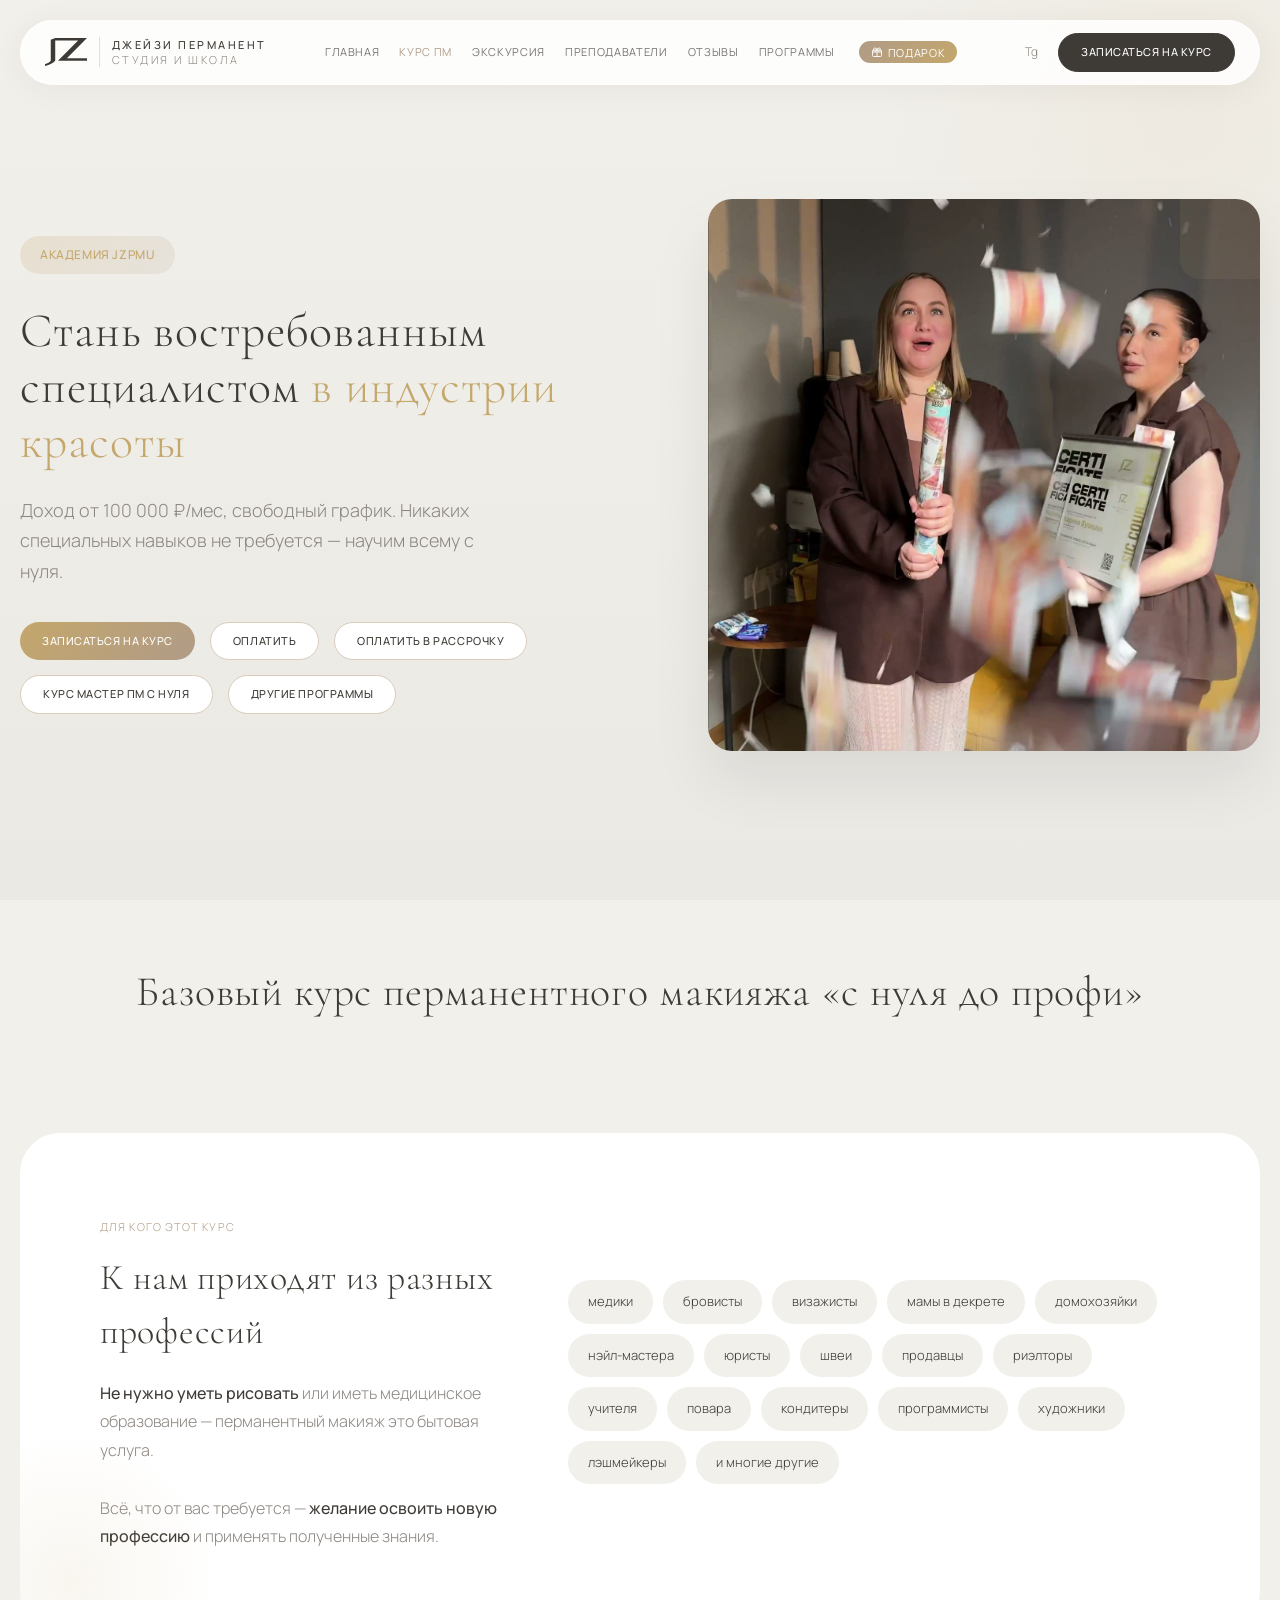
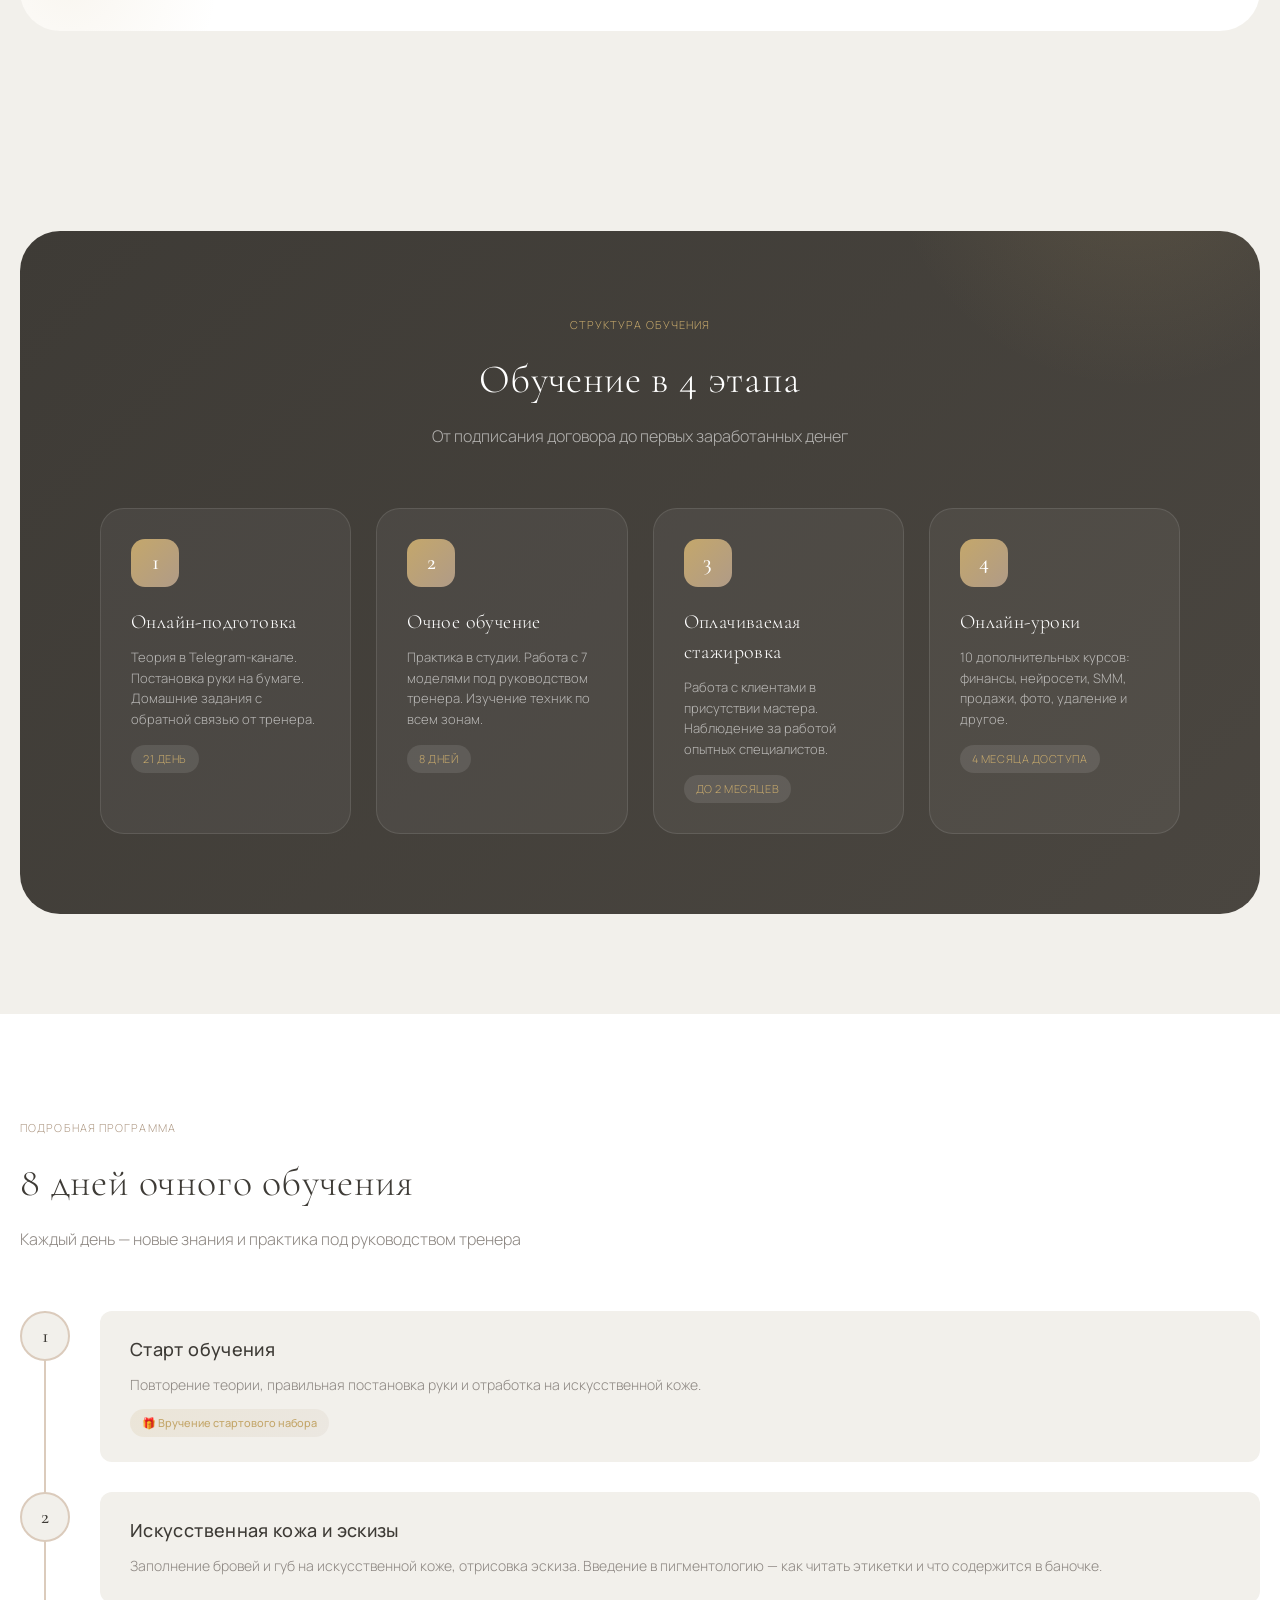
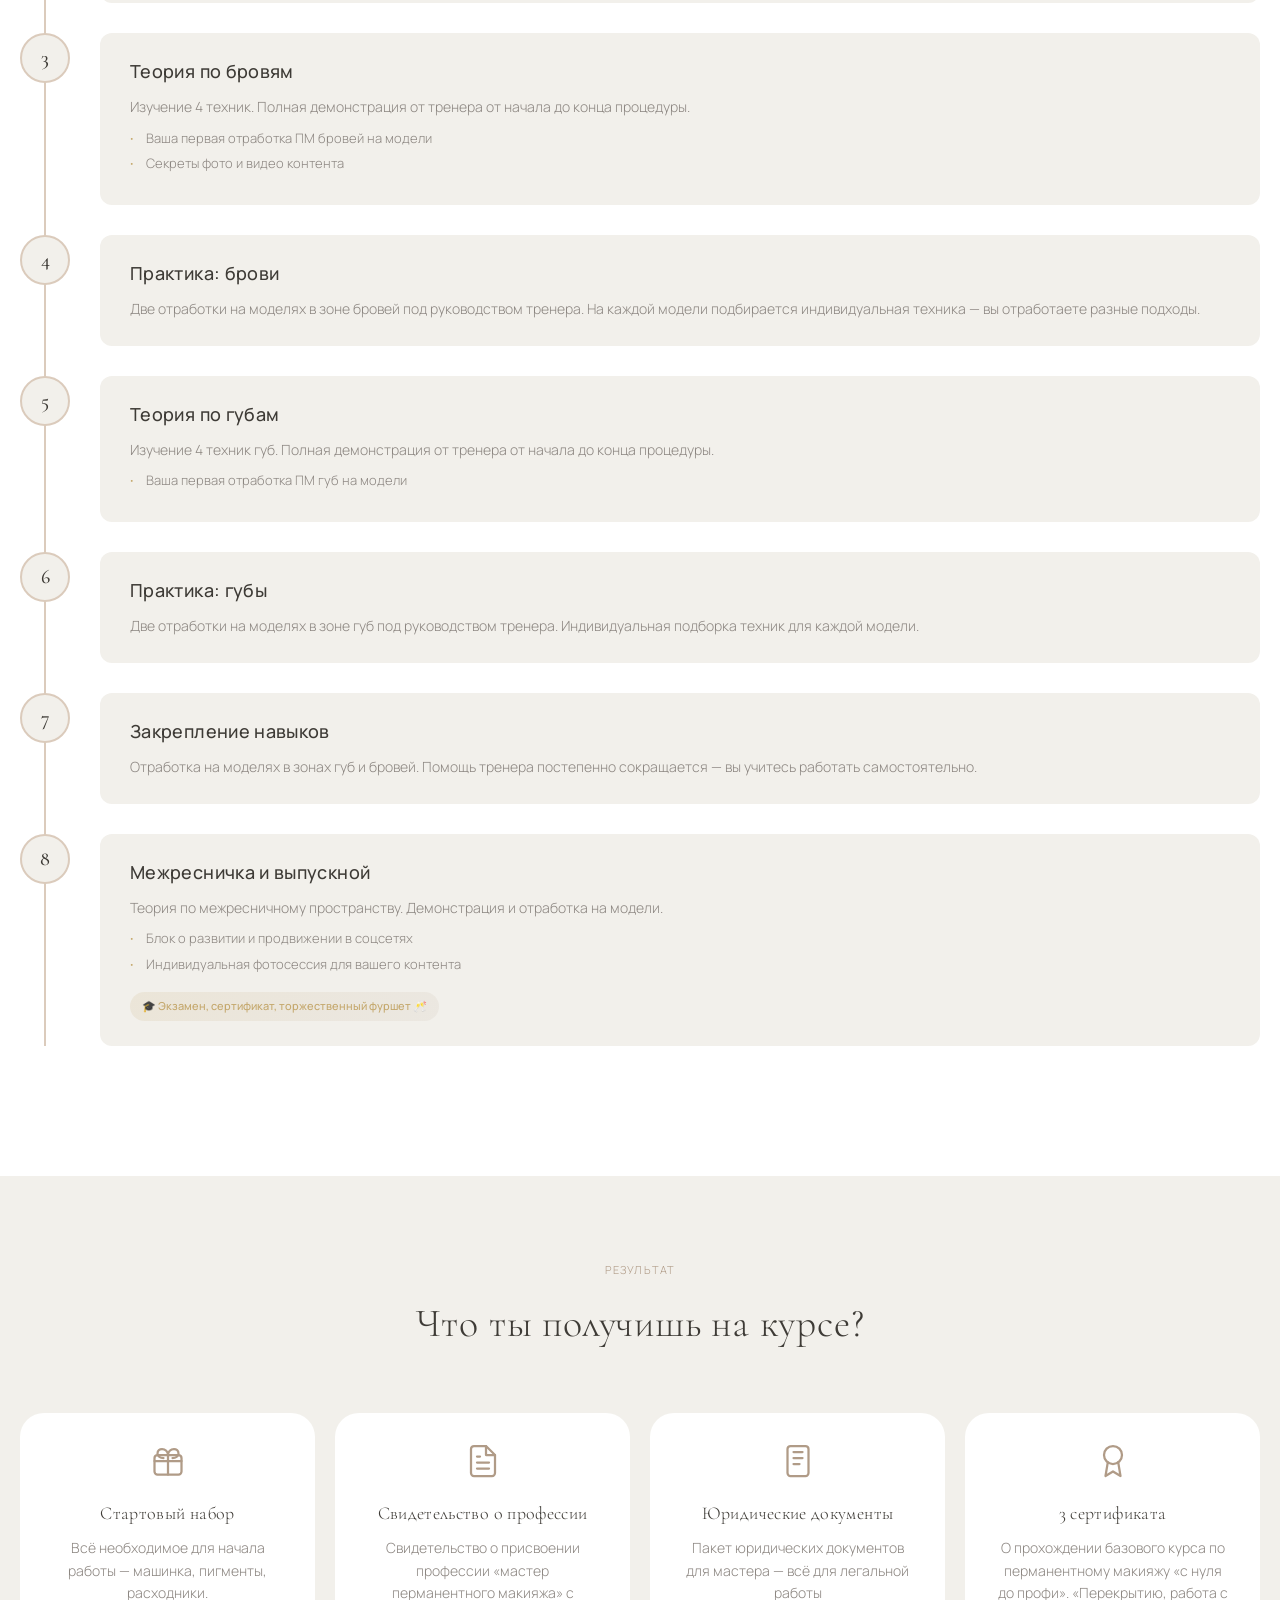
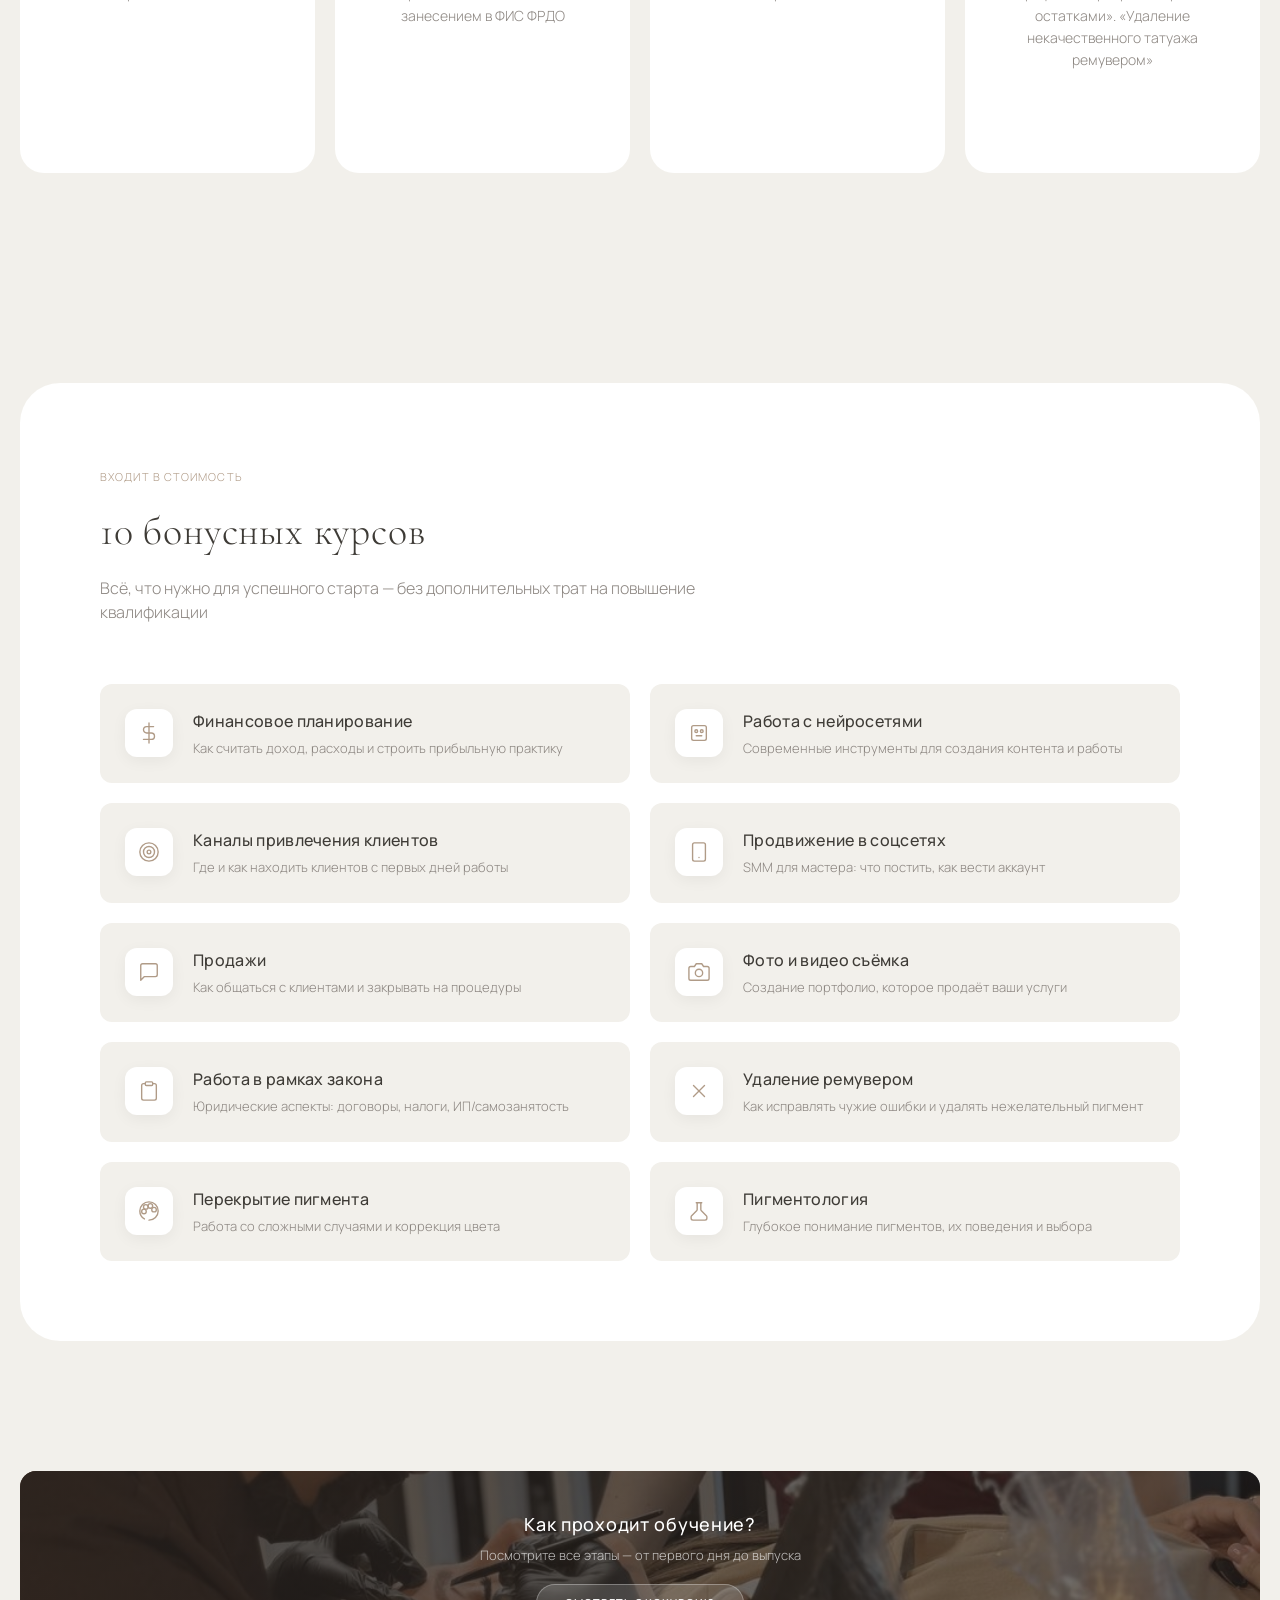
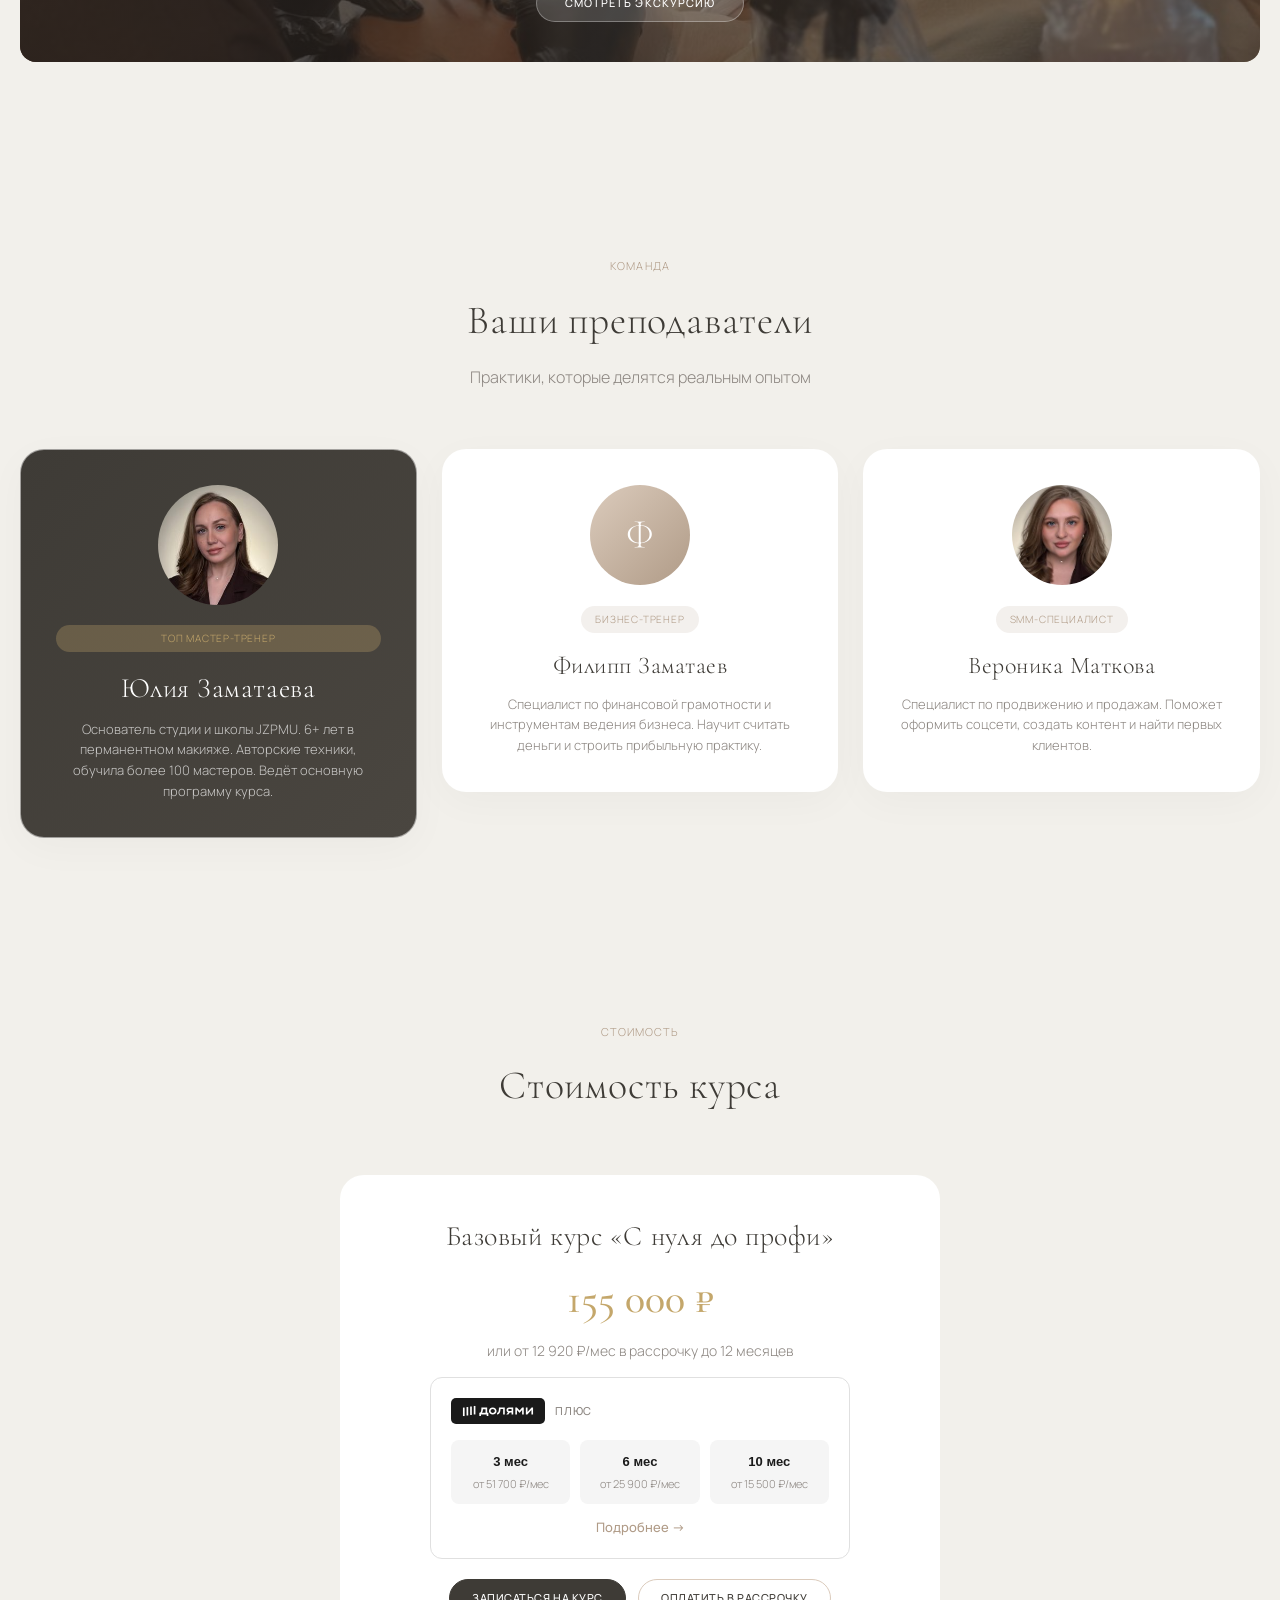
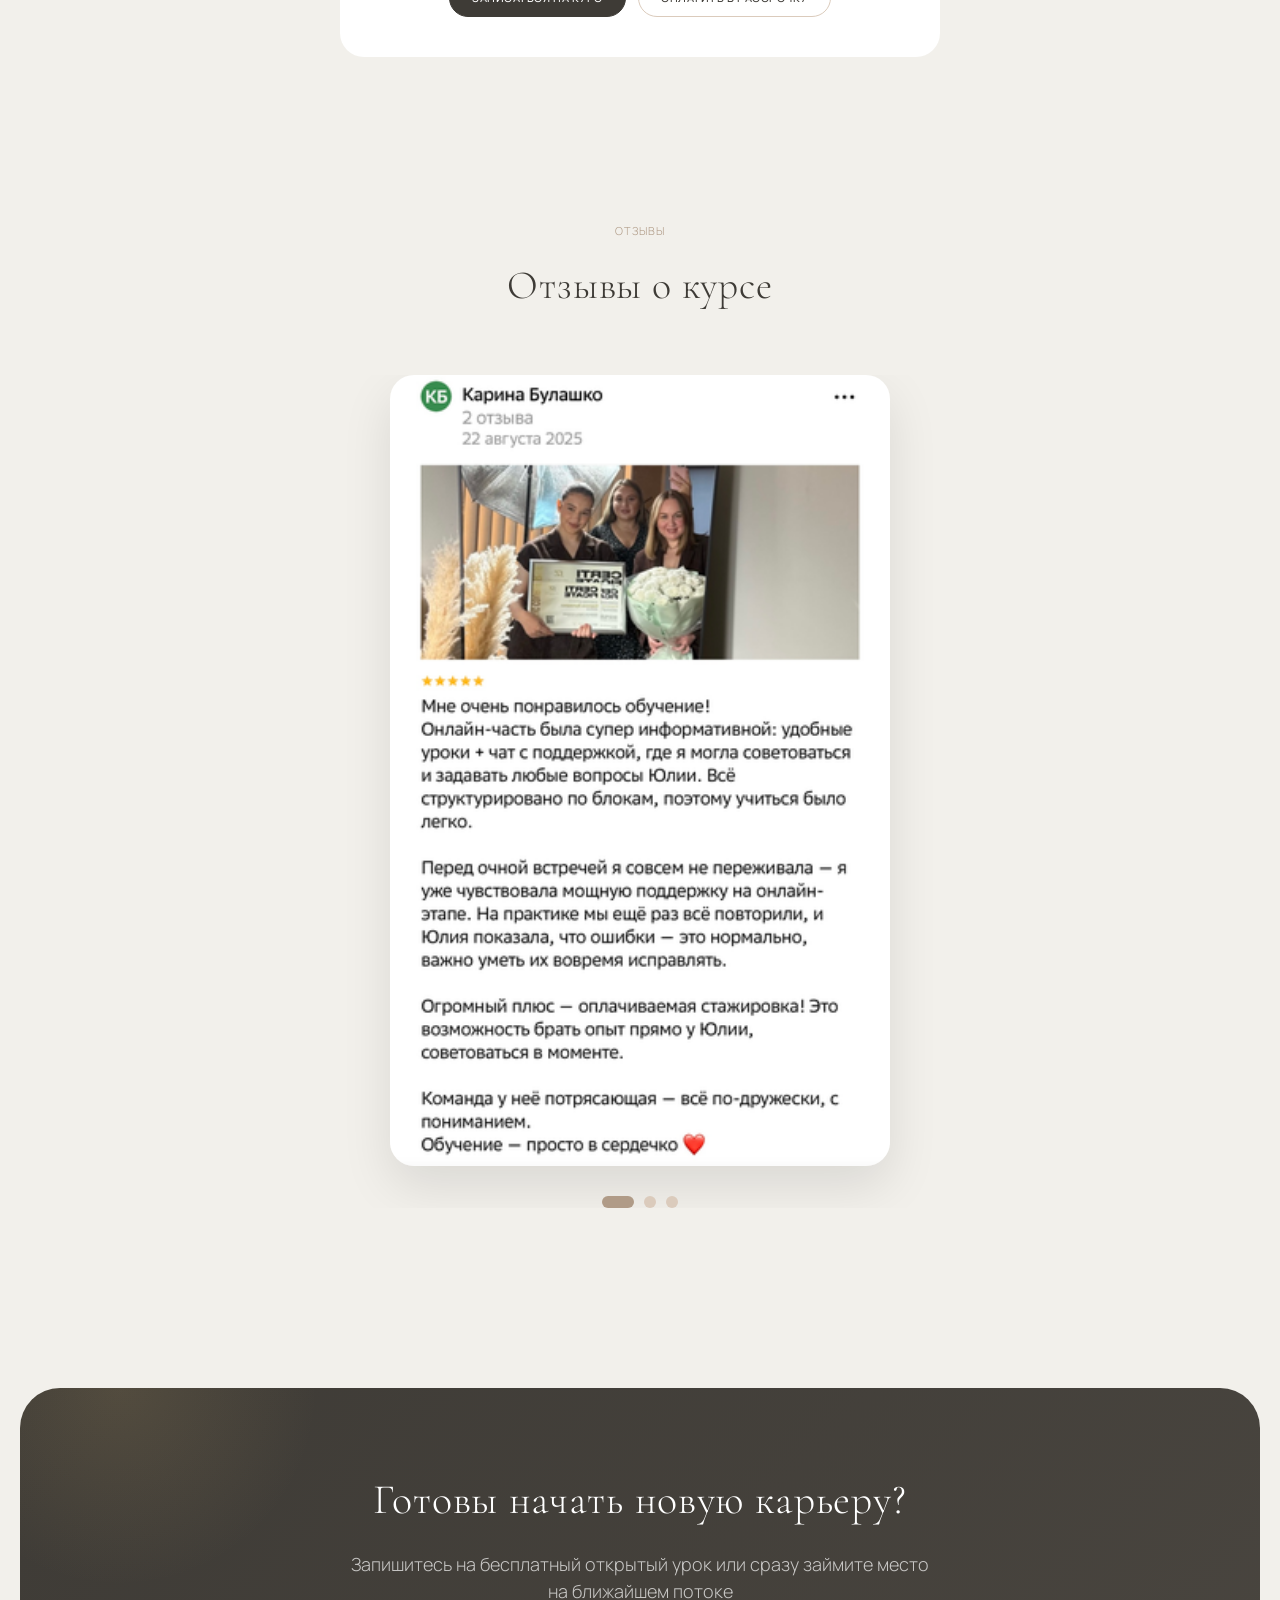
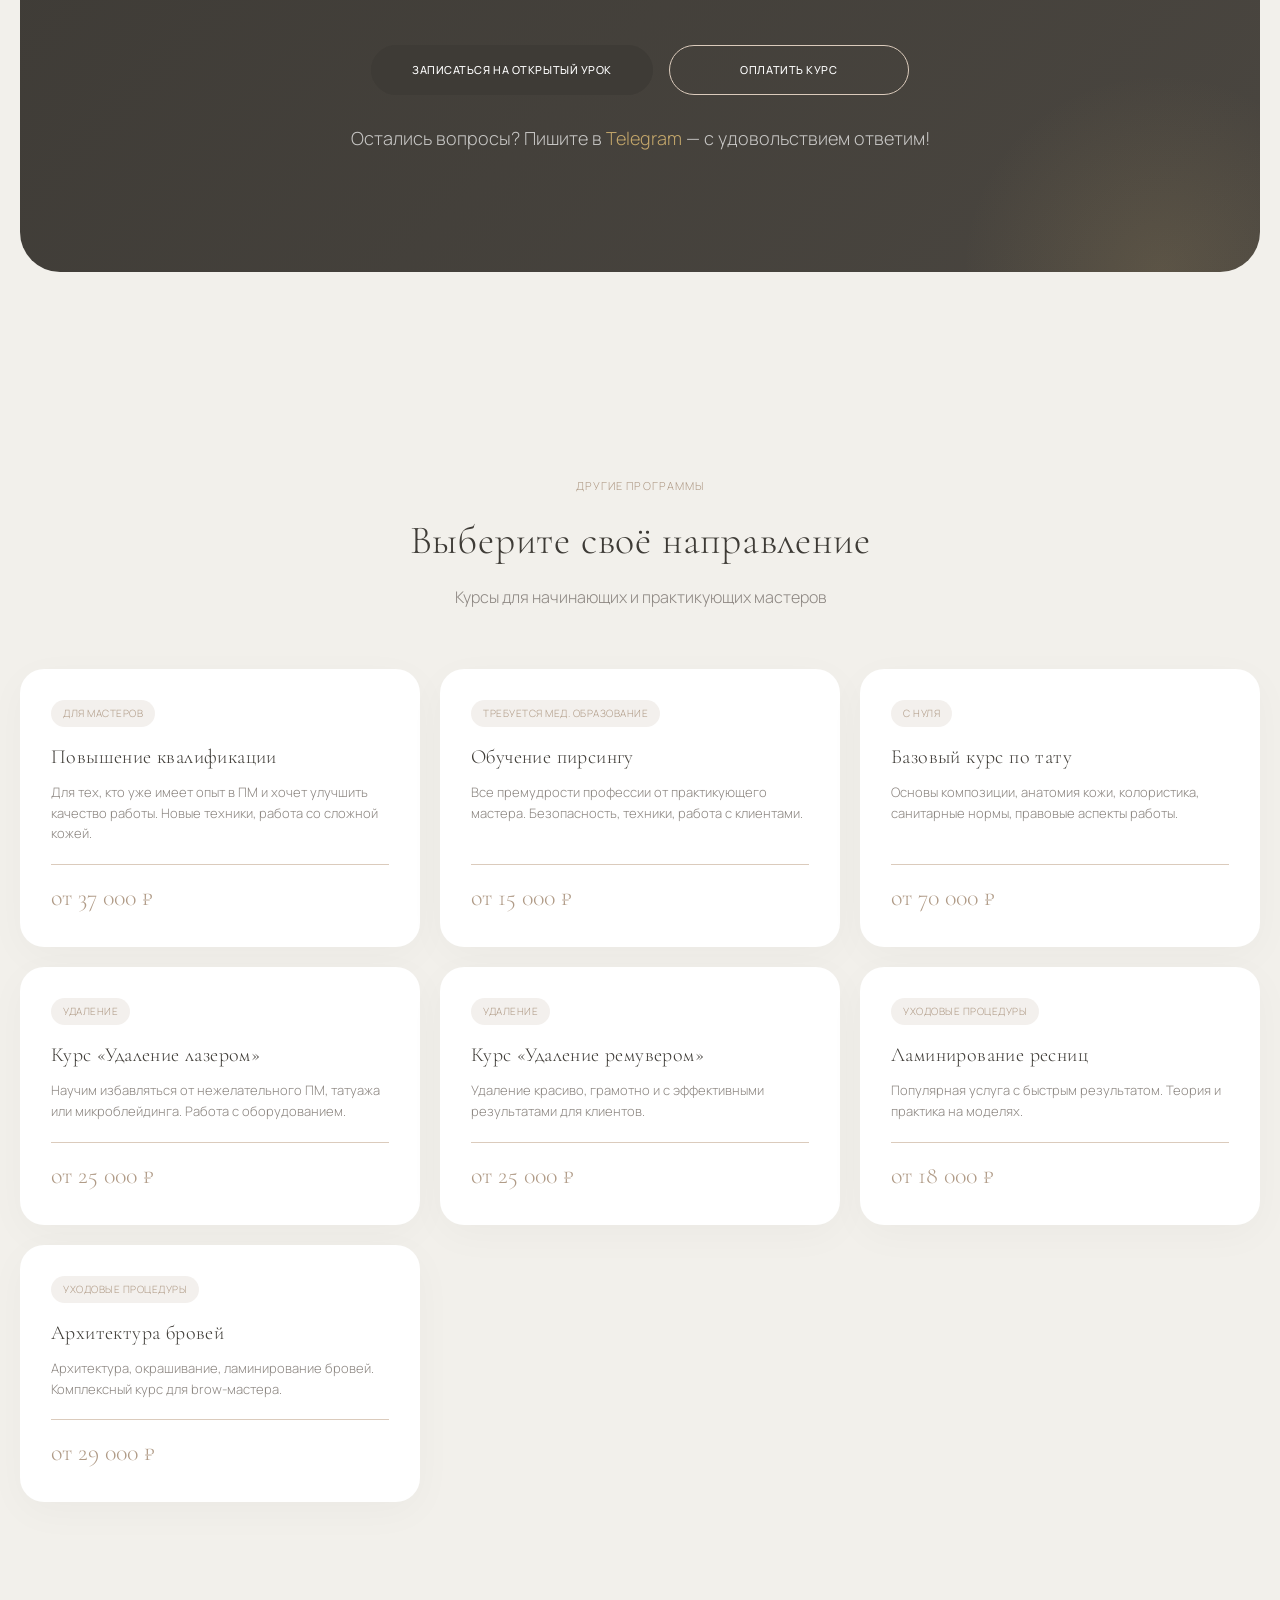
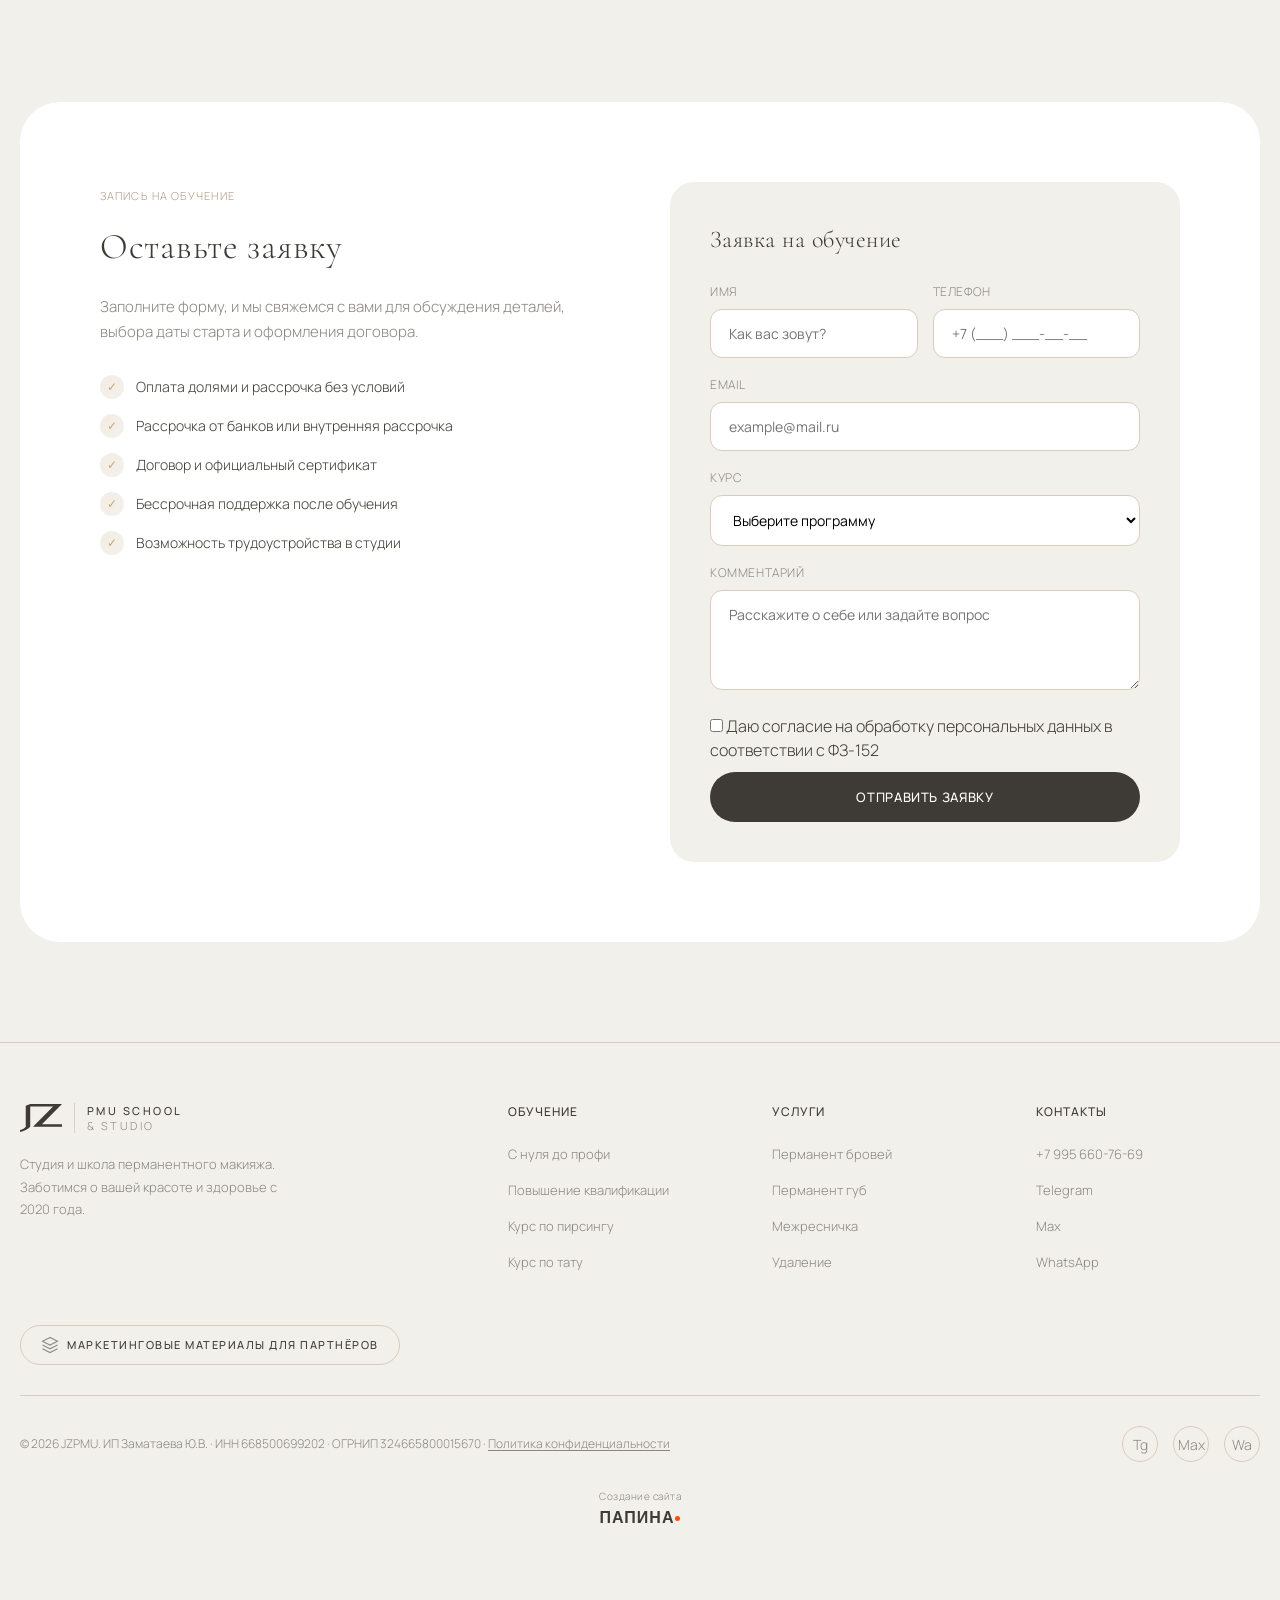
==== commit 60a43e84: "Добавлены виджеты оплаты Долями на все страницы - Промо-баннер Долями перед секцией услуг на главной" ====
--- a/academy.html
+++ b/academy.html
@@ -2,6 +2,18 @@
 <html lang="ru">
 <head>
     <meta charset="UTF-8">
+    <!-- Yandex.Metrika counter -->
+    <script type="text/javascript">
+        (function(m,e,t,r,i,k,a){
+            m[i]=m[i]||function(){(m[i].a=m[i].a||[]).push(arguments)};
+            m[i].l=1*new Date();
+            for (var j = 0; j < document.scripts.length; j++) {if (document.scripts[j].src === r) { return; }}
+            k=e.createElement(t),a=e.getElementsByTagName(t)[0],k.async=1,k.src=r,a.parentNode.insertBefore(k,a)
+        })(window, document,'script','https://mc.yandex.ru/metrika/tag.js?id=108553725', 'ym');
+        ym(108553725, 'init', {ssr:true, webvisor:true, clickmap:true, ecommerce:"dataLayer", referrer: document.referrer, url: location.href, accurateTrackBounce:true, trackLinks:true});
+    </script>
+    <noscript><div><img src="https://mc.yandex.ru/watch/108553725" style="position:absolute; left:-9999px;" alt="" /></div></noscript>
+    <!-- /Yandex.Metrika counter -->
     <meta name="viewport" content="width=device-width, initial-scale=1.0">
     <title>Обучение перманентному макияжу с нуля | JZPMU Academy Барнаул</title>
     <meta name="description" content="Курс мастера перманентного макияжа с нуля до профи. Доход от 100 000 ₽/мес. Стартовый набор в подарок, свидетельство ФИС ФРДО, трудоустройство. Барнаул.">
@@ -527,7 +539,30 @@
                 <div style="background: var(--bg-card); border-radius: var(--radius-box); padding: 40px; text-align: center;">
                     <h3 style="font-size: 28px; margin-bottom: 10px;">Базовый курс «С нуля до профи»</h3>
                     <div style="font-size: 42px; font-family: 'Cormorant Garamond', serif; font-weight: 500; color: var(--accent-gold); margin-bottom: 10px;">155 000 ₽</div>
-                    <p style="color: var(--text-muted); font-size: 14px; margin-bottom: 25px;">или от 12 920 ₽/мес в рассрочку до 12 месяцев</p>
+                    <p style="color: var(--text-muted); font-size: 14px; margin-bottom: 16px;">или от 12 920 ₽/мес в рассрочку до 12 месяцев</p>
+                    <div style="max-width: 420px; margin: 0 auto 20px;">
+                        <div class="dolyami-plus-card" onclick="openDolyamiPlusModal()">
+                            <div class="dolyami-plus-header">
+                                <span class="dolyami-badge"><img src="photos/dolyami-logo-white.svg" alt="Долями" class="dolyami-logo-white"><img src="photos/dolyami-logo-black.svg" alt="Долями" class="dolyami-logo-black"></span>
+                                <span class="dolyami-plus-label">Плюс</span>
+                            </div>
+                            <div class="dolyami-plus-options">
+                                <div class="dolyami-plus-option">
+                                    <span class="dolyami-plus-months">3 мес</span>
+                                    <span class="dolyami-plus-amount">от 51 700 ₽/мес</span>
+                                </div>
+                                <div class="dolyami-plus-option">
+                                    <span class="dolyami-plus-months">6 мес</span>
+                                    <span class="dolyami-plus-amount">от 25 900 ₽/мес</span>
+                                </div>
+                                <div class="dolyami-plus-option">
+                                    <span class="dolyami-plus-months">10 мес</span>
+                                    <span class="dolyami-plus-amount">от 15 500 ₽/мес</span>
+                                </div>
+                            </div>
+                            <span class="dolyami-plus-cta">Подробнее →</span>
+                        </div>
+                    </div>
                     <div style="display: flex; gap: 12px; justify-content: center; flex-wrap: wrap;">
                         <a href="#application" class="btn-pill primary">Записаться на курс</a>
                         <a href="#" class="btn-pill">Оплатить в рассрочку</a>
@@ -829,6 +864,105 @@
             </div>
         </div>
     </div>
+
+    <!-- МОДАЛЬНОЕ ОКНО ДОЛЯМИ ПЛЮС (стиль официального виджета) -->
+    <div class="dolyami-modal-overlay" id="dolyami-plus-modal">
+        <div class="modal" style="max-width: 480px;">
+            <div style="display: flex; justify-content: space-between; align-items: flex-start; padding: 28px 28px 0;">
+                <span class="dolyami-badge" style="margin:0; padding: 8px 14px;">
+                    <img src="photos/dolyami-logo-white.svg" alt="Долями" class="dolyami-logo-white" style="height:16px;">
+                    <img src="photos/dolyami-logo-black.svg" alt="Долями" class="dolyami-logo-black" style="height:16px;">
+                </span>
+                <button class="modal-close" onclick="closeDolyamiPlusModal()">×</button>
+            </div>
+            <div style="padding: 20px 28px 28px;">
+                <h3 style="font-size: 24px; font-weight: 700; margin-bottom: 8px; font-family: -apple-system, BlinkMacSystemFont, 'Segoe UI', sans-serif; line-height: 1.2;">Разделите стоимость покупки</h3>
+                <p style="font-size: 14px; color: var(--text-muted); line-height: 1.6; margin-bottom: 20px;">Заплатите сейчас только часть, а оставшееся будем списывать каждый месяц</p>
+
+                <!-- Табы периодов (как на скрине Долями Плюс) -->
+                <div style="display: flex; gap: 0; border: 1px solid #E0E0E0; border-radius: 8px; overflow: hidden; margin-bottom: 20px;" id="dolyami-plus-tabs">
+                    <button onclick="switchDolyamiTab('6w')" class="dolyami-tab active" data-tab="6w" style="flex:1; padding: 10px 4px; border: none; background: #1A1A1A; color: #fff; font-size: 12px; font-weight: 500; cursor: pointer; transition: all .2s; font-family: -apple-system, BlinkMacSystemFont, 'Segoe UI', sans-serif;">6 недель</button>
+                    <button onclick="switchDolyamiTab('3m')" class="dolyami-tab" data-tab="3m" style="flex:1; padding: 10px 4px; border: none; border-left: 1px solid #E0E0E0; background: #fff; color: #1A1A1A; font-size: 12px; font-weight: 500; cursor: pointer; transition: all .2s; font-family: -apple-system, BlinkMacSystemFont, 'Segoe UI', sans-serif;">3 мес</button>
+                    <button onclick="switchDolyamiTab('6m')" class="dolyami-tab" data-tab="6m" style="flex:1; padding: 10px 4px; border: none; border-left: 1px solid #E0E0E0; background: #fff; color: #1A1A1A; font-size: 12px; font-weight: 500; cursor: pointer; transition: all .2s; font-family: -apple-system, BlinkMacSystemFont, 'Segoe UI', sans-serif;">6 мес</button>
+                    <button onclick="switchDolyamiTab('10m')" class="dolyami-tab" data-tab="10m" style="flex:1; padding: 10px 4px; border: none; border-left: 1px solid #E0E0E0; background: #fff; color: #1A1A1A; font-size: 12px; font-weight: 500; cursor: pointer; transition: all .2s; font-family: -apple-system, BlinkMacSystemFont, 'Segoe UI', sans-serif;">10 мес</button>
+                </div>
+
+                <div style="background: #F5F5F5; border-radius: 12px; padding: 20px; margin-bottom: 20px;">
+                    <div style="font-size: 12px; color: var(--text-muted); margin-bottom: 8px; text-transform: uppercase; letter-spacing: 0.05em;">Базовый курс «С нуля до профи» · 155 000 ₽</div>
+                    <div id="dolyami-plus-now" style="font-size: 22px; font-weight: 700; color: #1A1A1A; margin-bottom: 6px; font-family: -apple-system, BlinkMacSystemFont, 'Segoe UI', sans-serif;">38 750 ₽ сейчас</div>
+                    <div id="dolyami-plus-then" style="font-size: 14px; color: var(--text-muted); margin-bottom: 4px;">Затем по 38 750 ₽ раз в 2 недели</div>
+                    <div id="dolyami-plus-extra" style="font-size: 12px; color: var(--text-muted); margin-bottom: 14px;"></div>
+                    <div style="display: flex; gap: 4px;" id="dolyami-plus-bar">
+                        <div style="flex:1; height: 4px; background: #3B82F6; border-radius: 2px;"></div>
+                        <div style="flex:1; height: 4px; background: #E0E0E0; border-radius: 2px;"></div>
+                        <div style="flex:1; height: 4px; background: #E0E0E0; border-radius: 2px;"></div>
+                        <div style="flex:1; height: 4px; background: #E0E0E0; border-radius: 2px;"></div>
+                    </div>
+                </div>
+
+                <p style="text-align: center; margin-bottom: 20px;">
+                    <a href="https://dolyame.ru" target="_blank" style="color: #3B82F6; font-size: 13px; text-decoration: none;">Подробнее о сервисе можно узнать на dolyame.ru</a>
+                </p>
+
+                <div class="dolyami-modal-note">
+                    <p>Пока у нас нет онлайн-оформления Долями, но <strong>напишите нам в Max</strong> — мы поможем оформить оплату Долями Плюс в два клика!</p>
+                </div>
+
+                <a href="https://max.ru/id668500699202_biz" target="_blank" class="btn-pill primary" style="display: block; text-align: center; margin-top: 16px; width: 100%;">Написать в Max</a>
+            </div>
+        </div>
+    </div>
+
+    <script>
+        function openDolyamiPlusModal() {
+            switchDolyamiTab('6w');
+            document.getElementById('dolyami-plus-modal').classList.add('active');
+            document.body.style.overflow = 'hidden';
+        }
+        function closeDolyamiPlusModal() {
+            document.getElementById('dolyami-plus-modal').classList.remove('active');
+            document.body.style.overflow = '';
+        }
+        function fmtP(n) { return Math.ceil(n).toString().replace(/\B(?=(\d{3})+(?!\d))/g, '\u00A0'); }
+        function switchDolyamiTab(tab) {
+            var tabs = document.querySelectorAll('#dolyami-plus-tabs .dolyami-tab');
+            tabs.forEach(function(t) {
+                if (t.dataset.tab === tab) { t.style.background = '#1A1A1A'; t.style.color = '#fff'; }
+                else { t.style.background = '#fff'; t.style.color = '#1A1A1A'; }
+            });
+            var price = 155000;
+            var nowEl = document.getElementById('dolyami-plus-now');
+            var thenEl = document.getElementById('dolyami-plus-then');
+            var extraEl = document.getElementById('dolyami-plus-extra');
+            var barEl = document.getElementById('dolyami-plus-bar');
+            if (tab === '6w') {
+                var p = price / 4;
+                nowEl.textContent = fmtP(p) + ' ₽ сейчас';
+                thenEl.textContent = 'Затем по ' + fmtP(p) + ' ₽ раз в 2 недели';
+                extraEl.textContent = '';
+                barEl.innerHTML = '<div style="flex:1;height:4px;background:#3B82F6;border-radius:2px;"></div><div style="flex:1;height:4px;background:#E0E0E0;border-radius:2px;"></div><div style="flex:1;height:4px;background:#E0E0E0;border-radius:2px;"></div><div style="flex:1;height:4px;background:#E0E0E0;border-radius:2px;"></div>';
+            } else {
+                var months = tab === '3m' ? 3 : tab === '6m' ? 6 : 10;
+                var monthly = Math.ceil(price / months);
+                nowEl.textContent = '0 ₽ сейчас';
+                thenEl.textContent = 'Затем по ' + fmtP(monthly) + ' ₽ в месяц';
+                extraEl.textContent = 'Долями Плюс · ' + months + ' месяцев';
+                var bars = '';
+                for (var i = 0; i < months; i++) {
+                    bars += '<div style="flex:1;height:4px;background:' + (i === 0 ? '#3B82F6' : '#E0E0E0') + ';border-radius:2px;"></div>';
+                }
+                barEl.innerHTML = bars;
+            }
+        }
+        document.getElementById('dolyami-plus-modal').addEventListener('click', function(e) {
+            if (e.target === this) closeDolyamiPlusModal();
+        });
+        document.addEventListener('keydown', function(e) {
+            if (e.key === 'Escape' && document.getElementById('dolyami-plus-modal').classList.contains('active')) {
+                closeDolyamiPlusModal();
+            }
+        });
+    </script>
 
     <script>
         // Sticky-бар: появляется после прокрутки 200px (только <=1024px)
--- a/academy.css
+++ b/academy.css
@@ -2027,3 +2027,317 @@
     width: 32px;
     border-radius: 6px;
 }
+
+/* === ДОЛЯМИ ВИДЖЕТ === */
+.dolyami-widget {
+    display: inline-flex;
+    align-items: center;
+    gap: 10px;
+    padding: 8px 14px 8px 8px;
+    border: 1.5px solid #E0E0E0;
+    border-radius: 8px;
+    text-decoration: none;
+    color: #1A1A1A;
+    transition: all .25s;
+    margin: 16px 0;
+    background: #fff;
+    cursor: pointer;
+}
+.dolyami-widget:hover {
+    border-color: #1A1A1A;
+    background: #1A1A1A;
+    color: #fff;
+}
+.dolyami-widget:hover .dolyami-badge {
+    background: #fff;
+}
+.dolyami-widget:hover .dolyami-arrow {
+    color: #fff;
+}
+.dolyami-badge {
+    display: inline-flex;
+    align-items: center;
+    background: #1A1A1A;
+    padding: 6px 10px;
+    border-radius: 5px;
+    transition: all .25s;
+    flex-shrink: 0;
+}
+.dolyami-badge img.dolyami-logo-white {
+    height: 14px;
+    width: auto;
+    display: block;
+}
+.dolyami-badge img.dolyami-logo-black {
+    height: 14px;
+    width: auto;
+    display: none;
+}
+.dolyami-widget:hover .dolyami-badge img.dolyami-logo-white {
+    display: none;
+}
+.dolyami-widget:hover .dolyami-badge img.dolyami-logo-black {
+    display: block;
+}
+.dolyami-text {
+    font-size: 14px;
+    font-weight: 500;
+    white-space: nowrap;
+    font-family: -apple-system, BlinkMacSystemFont, 'Segoe UI', sans-serif;
+}
+.dolyami-arrow {
+    margin-left: 4px;
+    opacity: .35;
+    font-size: 18px;
+    line-height: 1;
+}
+
+/* === ДОЛЯМИ ПЛЮС КАРТОЧКА === */
+.dolyami-plus-card {
+    background: #fff;
+    border: 1.5px solid #E0E0E0;
+    border-radius: 12px;
+    padding: 20px;
+    cursor: pointer;
+    transition: all .3s;
+}
+.dolyami-plus-card:hover {
+    border-color: #1A1A1A;
+    box-shadow: 0 8px 25px rgba(0,0,0,0.08);
+}
+.dolyami-plus-header {
+    display: flex;
+    align-items: center;
+    gap: 10px;
+    margin-bottom: 16px;
+}
+.dolyami-plus-header .dolyami-badge {
+    margin: 0;
+}
+.dolyami-plus-label {
+    font-size: 11px;
+    text-transform: uppercase;
+    letter-spacing: 0.08em;
+    color: var(--text-muted);
+    font-weight: 500;
+}
+.dolyami-plus-options {
+    display: flex;
+    gap: 10px;
+    margin-bottom: 14px;
+}
+.dolyami-plus-option {
+    flex: 1;
+    background: #F5F5F5;
+    border-radius: 8px;
+    padding: 12px 8px;
+    text-align: center;
+}
+.dolyami-plus-months {
+    display: block;
+    font-size: 13px;
+    font-weight: 600;
+    color: #1A1A1A;
+    margin-bottom: 4px;
+    font-family: -apple-system, BlinkMacSystemFont, 'Segoe UI', sans-serif;
+}
+.dolyami-plus-amount {
+    display: block;
+    font-size: 11px;
+    color: var(--text-muted);
+    white-space: nowrap;
+}
+.dolyami-plus-cta {
+    display: block;
+    text-align: center;
+    font-size: 13px;
+    font-weight: 500;
+    color: var(--accent);
+    transition: color .3s;
+}
+.dolyami-plus-card:hover .dolyami-plus-cta {
+    color: #1A1A1A;
+}
+
+/* === ДОЛЯМИ МОДАЛЬНОЕ ОКНО === */
+.dolyami-modal-overlay {
+    position: fixed;
+    top: 0;
+    left: 0;
+    right: 0;
+    bottom: 0;
+    background: rgba(0, 0, 0, 0.5);
+    backdrop-filter: blur(5px);
+    z-index: 2100;
+    display: none;
+    align-items: center;
+    justify-content: center;
+    padding: 20px;
+}
+.dolyami-modal-overlay.active {
+    display: flex;
+}
+.dolyami-modal-logo {
+    display: flex;
+    align-items: center;
+    gap: 10px;
+    margin-bottom: 20px;
+}
+.dolyami-modal-logo .dolyami-badge {
+    padding: 8px 14px;
+    margin: 0;
+}
+.dolyami-modal-logo .dolyami-badge img {
+    height: 18px;
+}
+.dolyami-modal-desc {
+    font-size: 15px;
+    color: var(--text-muted);
+    line-height: 1.7;
+    margin-bottom: 24px;
+}
+.dolyami-modal-steps {
+    display: flex;
+    gap: 6px;
+    margin-bottom: 24px;
+}
+.dolyami-modal-step {
+    flex: 1;
+    text-align: center;
+    background: #F5F5F5;
+    border-radius: 10px;
+    padding: 14px 6px;
+}
+.dolyami-modal-step-num {
+    width: 28px;
+    height: 28px;
+    background: #1A1A1A;
+    color: #fff;
+    border-radius: 50%;
+    display: flex;
+    align-items: center;
+    justify-content: center;
+    font-size: 12px;
+    font-weight: 600;
+    margin: 0 auto 8px;
+    font-family: -apple-system, BlinkMacSystemFont, 'Segoe UI', sans-serif;
+}
+.dolyami-modal-step-label {
+    font-size: 10px;
+    color: var(--text-muted);
+    line-height: 1.3;
+    margin-bottom: 4px;
+}
+.dolyami-modal-step-amount {
+    font-size: 14px;
+    font-weight: 600;
+    color: #1A1A1A;
+    font-family: -apple-system, BlinkMacSystemFont, 'Segoe UI', sans-serif;
+}
+.dolyami-modal-table {
+    width: 100%;
+    border-collapse: collapse;
+    margin-bottom: 20px;
+}
+.dolyami-modal-table td {
+    padding: 12px 14px;
+    font-size: 14px;
+    border-bottom: 1px solid var(--border-line);
+}
+.dolyami-modal-table td:first-child {
+    color: var(--text-muted);
+}
+.dolyami-modal-table td:last-child {
+    text-align: right;
+    font-weight: 500;
+    color: #1A1A1A;
+    font-family: -apple-system, BlinkMacSystemFont, 'Segoe UI', sans-serif;
+}
+.dolyami-modal-table tr:last-child td {
+    border-bottom: none;
+}
+.dolyami-modal-note {
+    background: #F9F8F6;
+    border-radius: 10px;
+    padding: 16px 20px;
+    margin-top: 20px;
+}
+.dolyami-modal-note p {
+    font-size: 13px;
+    color: var(--text-muted);
+    line-height: 1.6;
+    margin: 0;
+}
+.dolyami-modal-note strong {
+    color: var(--text-main);
+}
+
+/* Modal shared */
+.modal-overlay {
+    position: fixed;
+    top: 0; left: 0; right: 0; bottom: 0;
+    background: rgba(0, 0, 0, 0.5);
+    backdrop-filter: blur(5px);
+    z-index: 2000;
+    display: none;
+    align-items: center;
+    justify-content: center;
+    padding: 20px;
+}
+.modal-overlay.active { display: flex; }
+.modal {
+    background: var(--bg-card);
+    border-radius: var(--radius-box);
+    max-width: 600px;
+    width: 100%;
+    max-height: 90vh;
+    overflow-y: auto;
+}
+.modal-header {
+    padding: 30px 30px 0;
+    display: flex;
+    justify-content: space-between;
+    align-items: flex-start;
+    gap: 16px;
+}
+.modal-header h3 {
+    font-size: 28px;
+    flex: 1;
+    min-width: 0;
+}
+.modal-close {
+    width: 36px; height: 36px;
+    min-width: 36px; min-height: 36px;
+    flex-shrink: 0;
+    border: 1px solid var(--border-line);
+    border-radius: 50%;
+    background: transparent;
+    cursor: pointer;
+    font-size: 18px;
+    display: flex;
+    align-items: center;
+    justify-content: center;
+    transition: all 0.3s ease;
+    color: var(--text-main);
+    padding: 0;
+    line-height: 1;
+    aspect-ratio: 1;
+}
+.modal-close:hover {
+    background: var(--text-main);
+    border-color: var(--text-main);
+    color: white;
+}
+.modal-body { padding: 25px 30px 30px; }
+
+@media (max-width: 640px) {
+    .dolyami-plus-options {
+        flex-direction: column;
+    }
+    .dolyami-modal-steps {
+        flex-wrap: wrap;
+    }
+    .dolyami-modal-step {
+        min-width: calc(50% - 4px);
+    }
+}
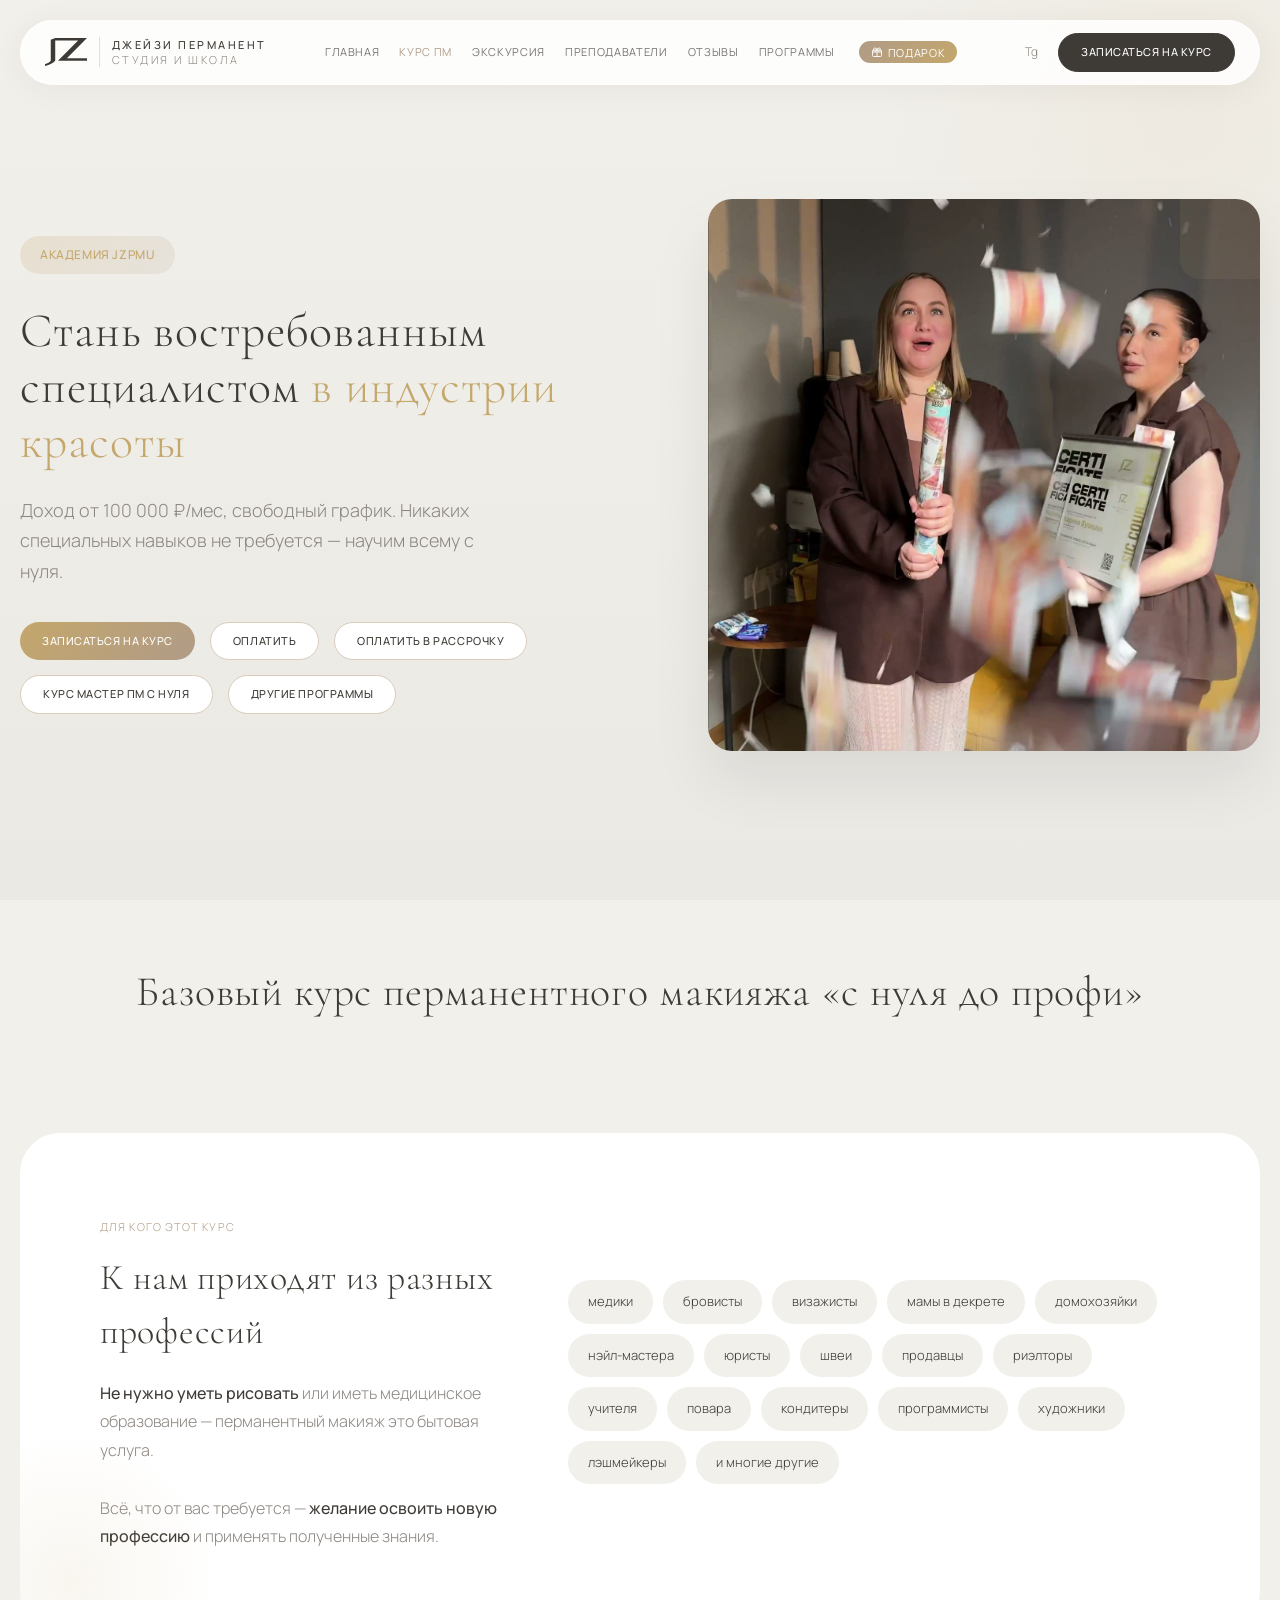
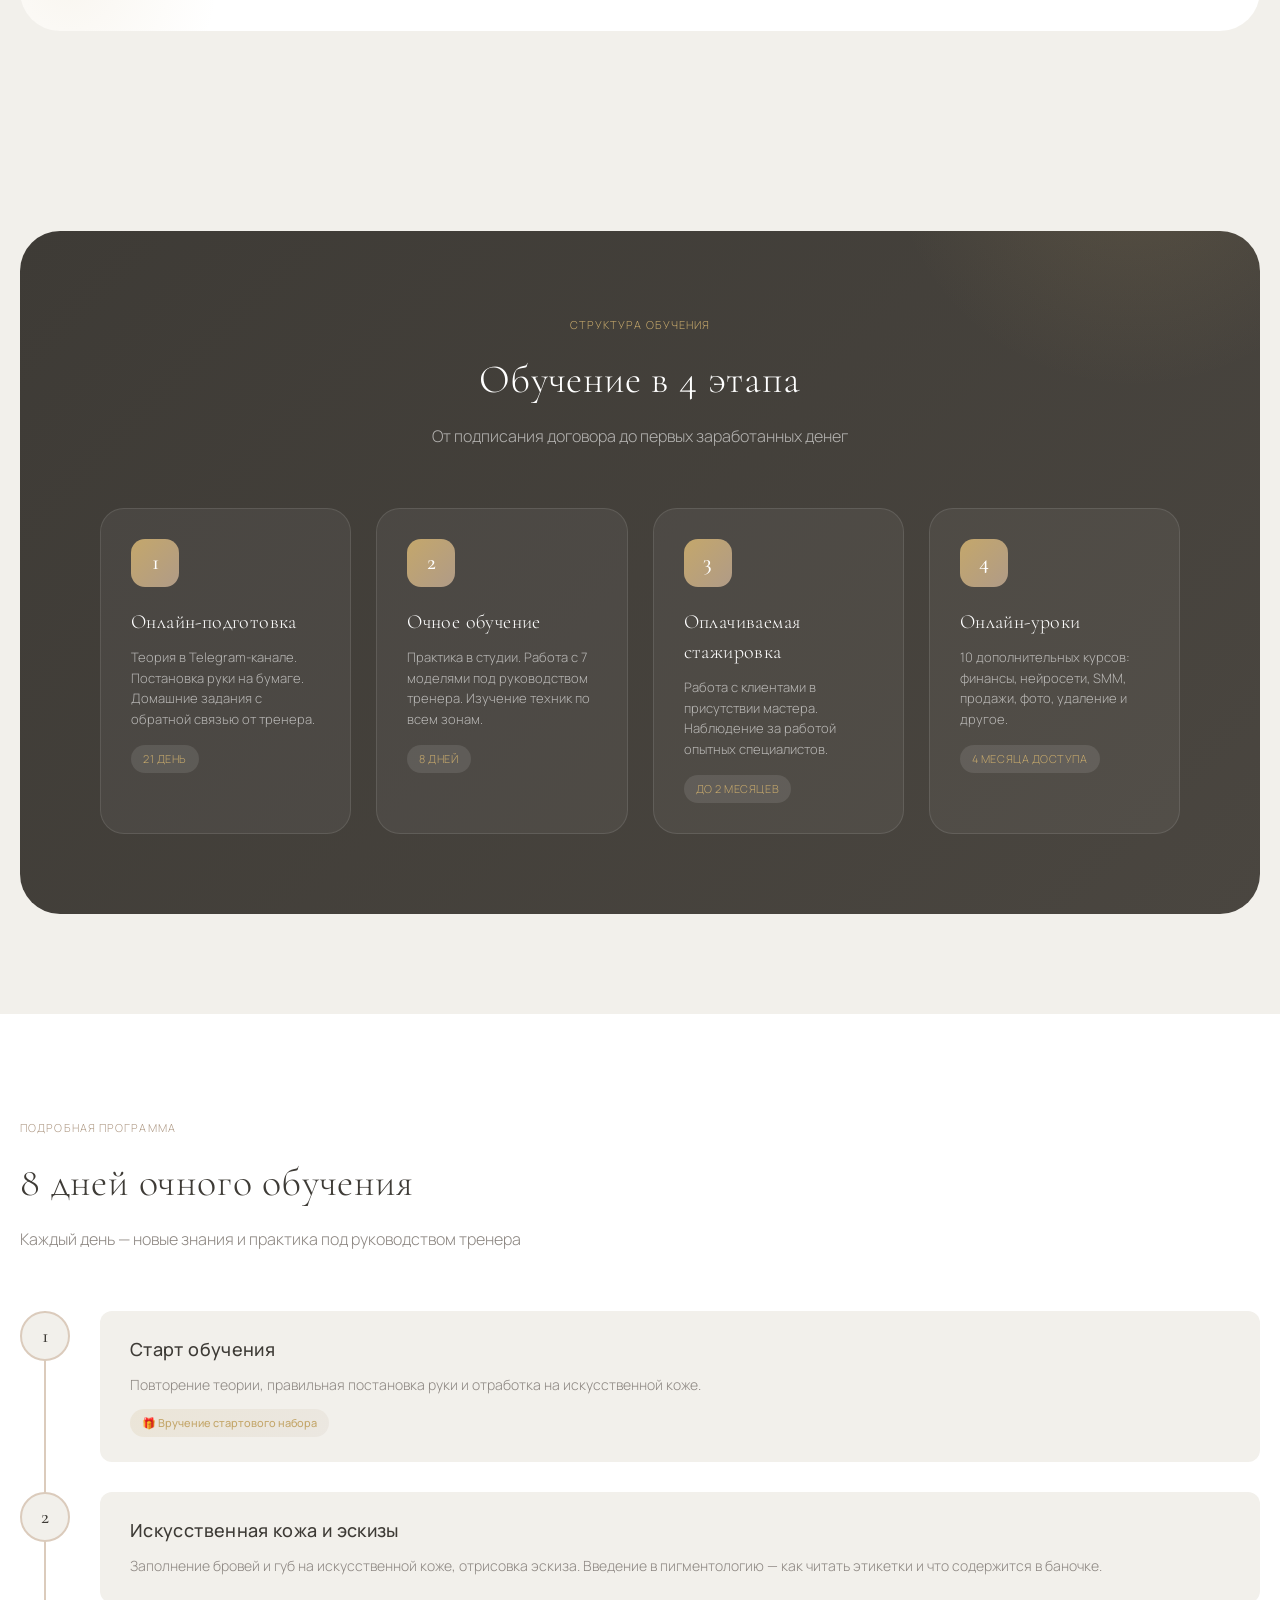
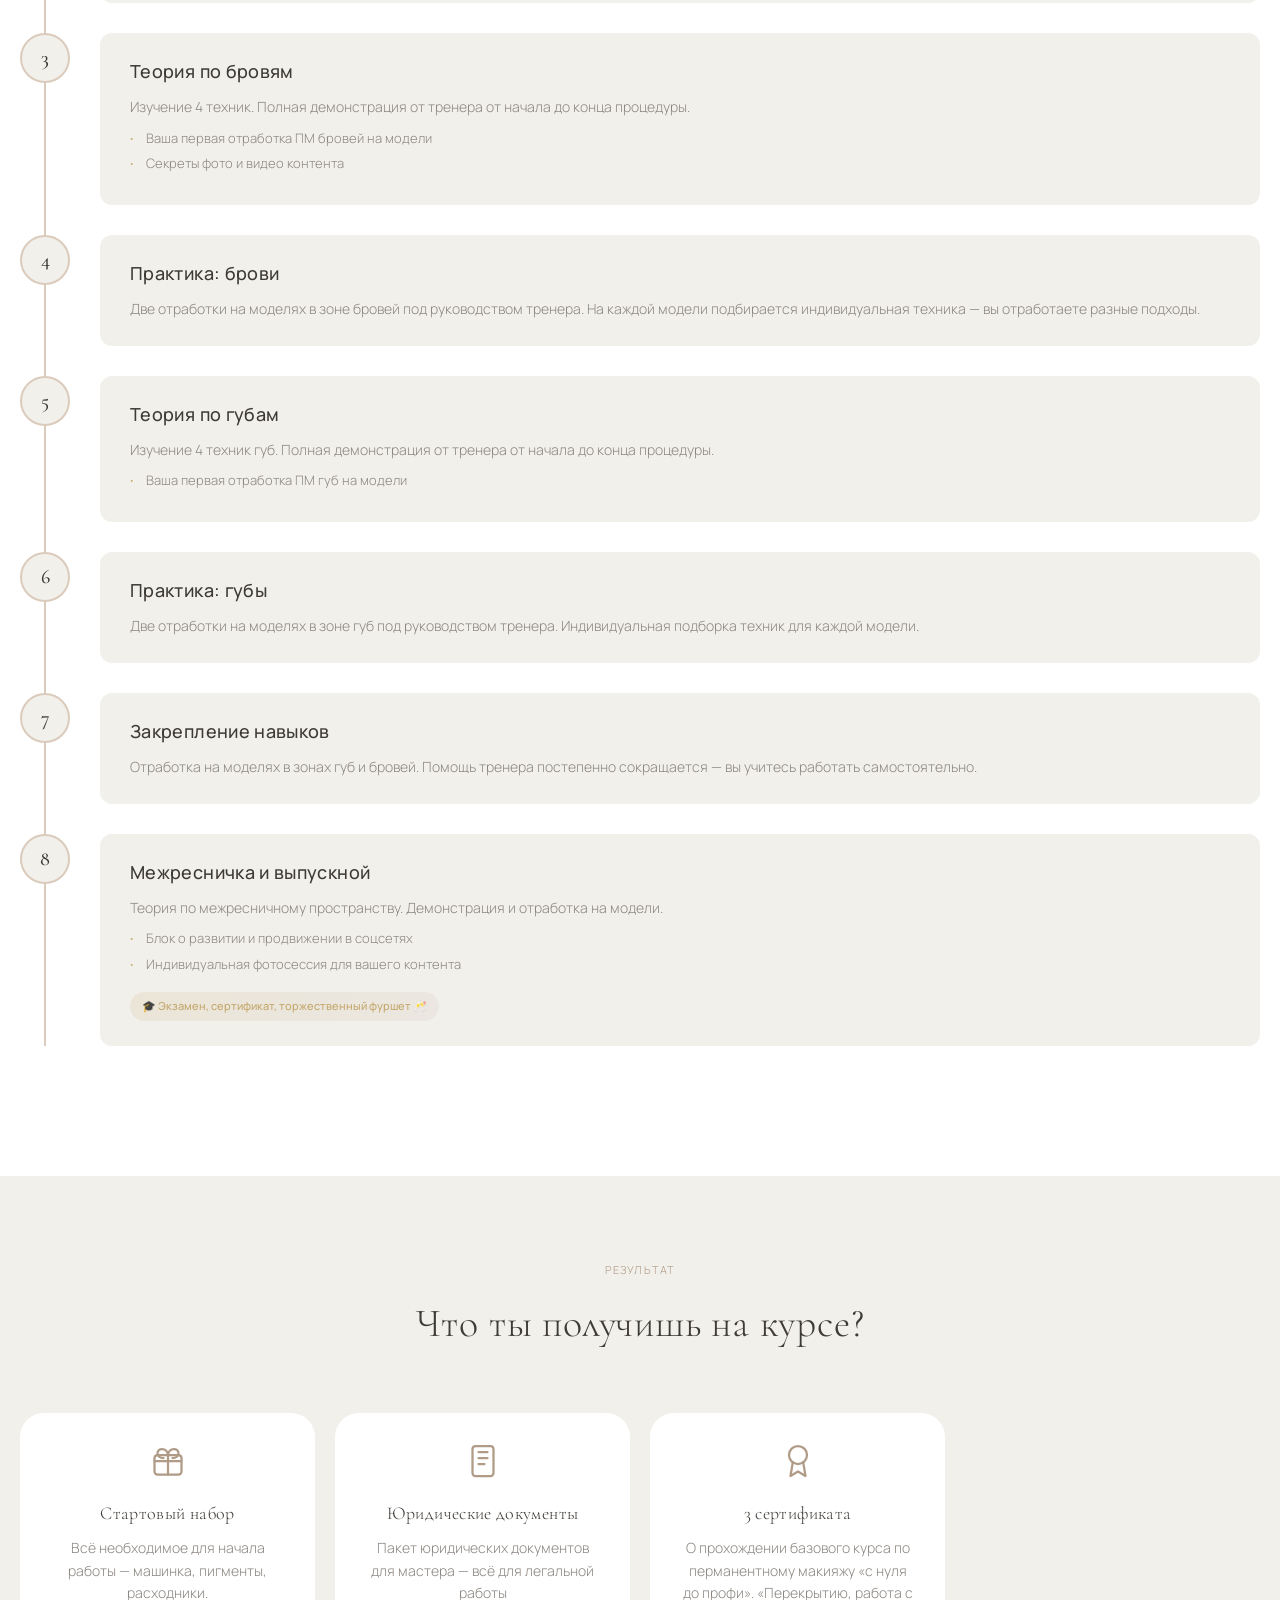
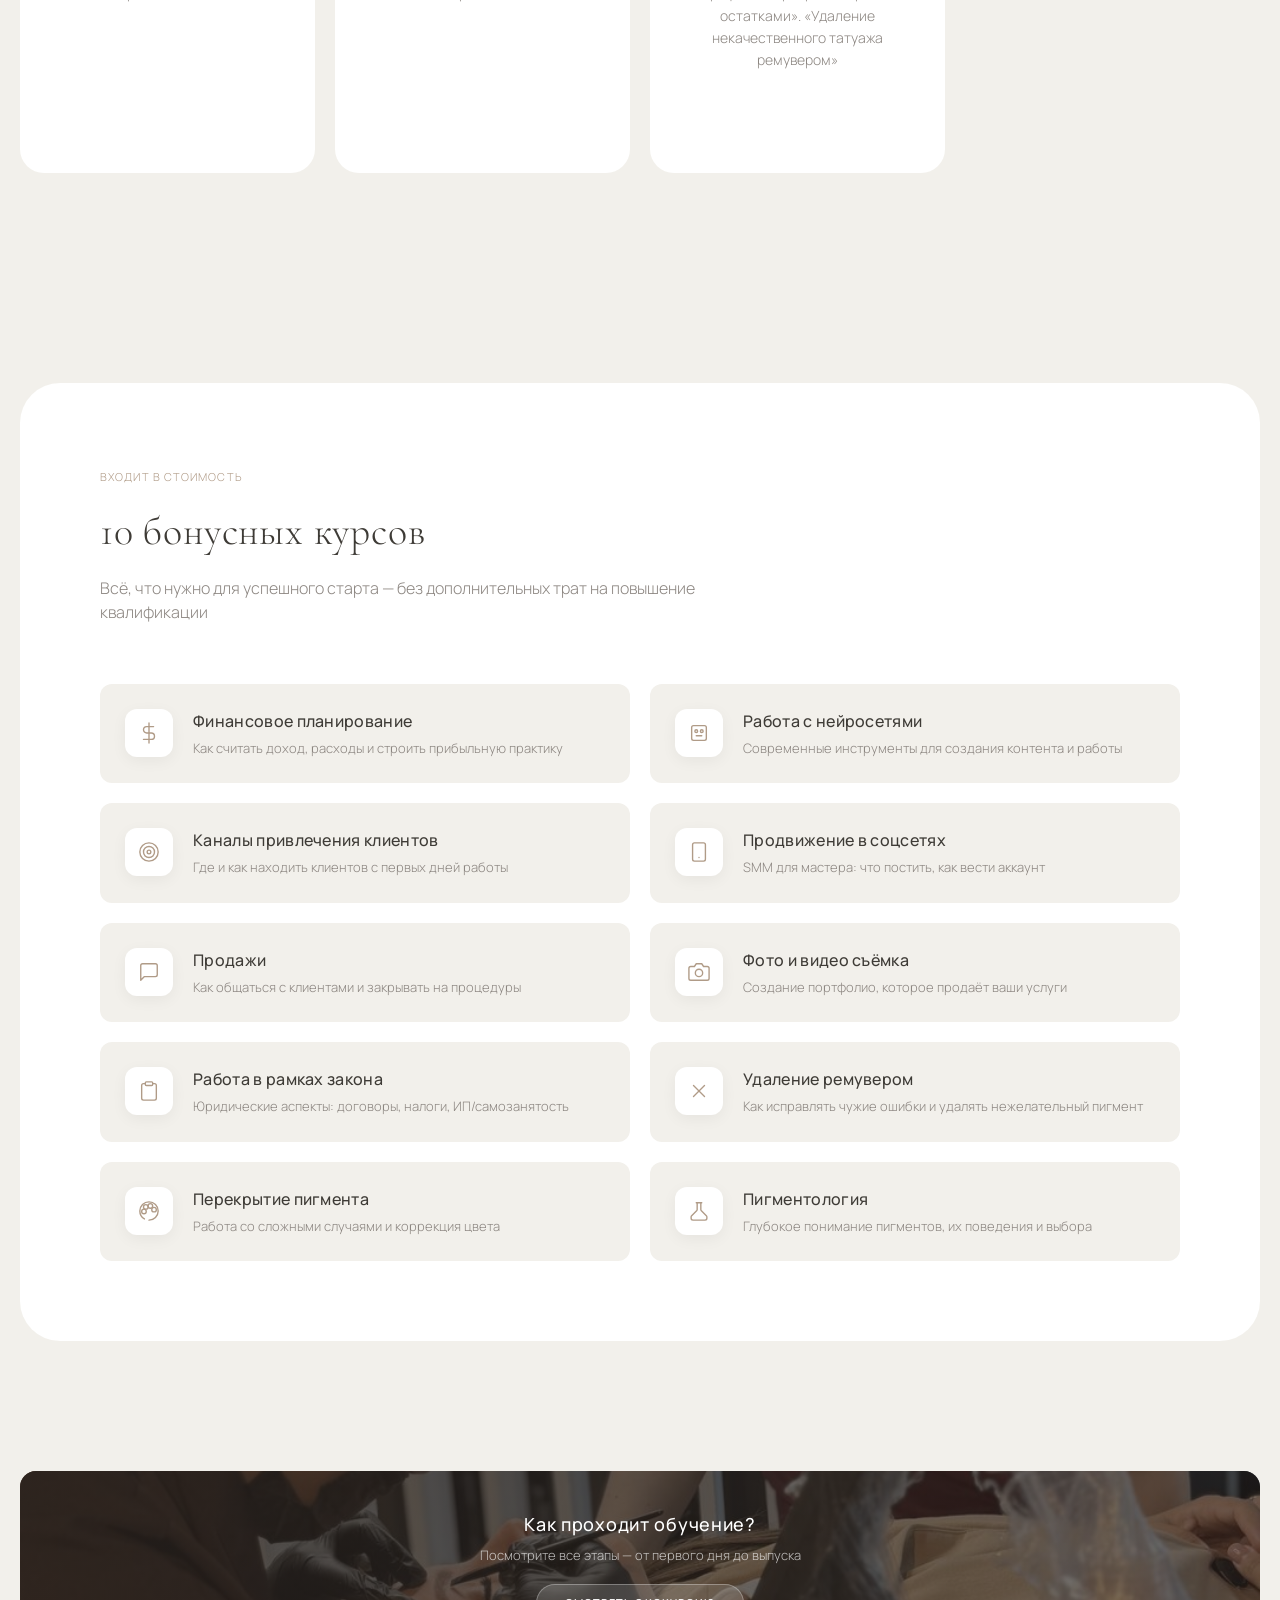
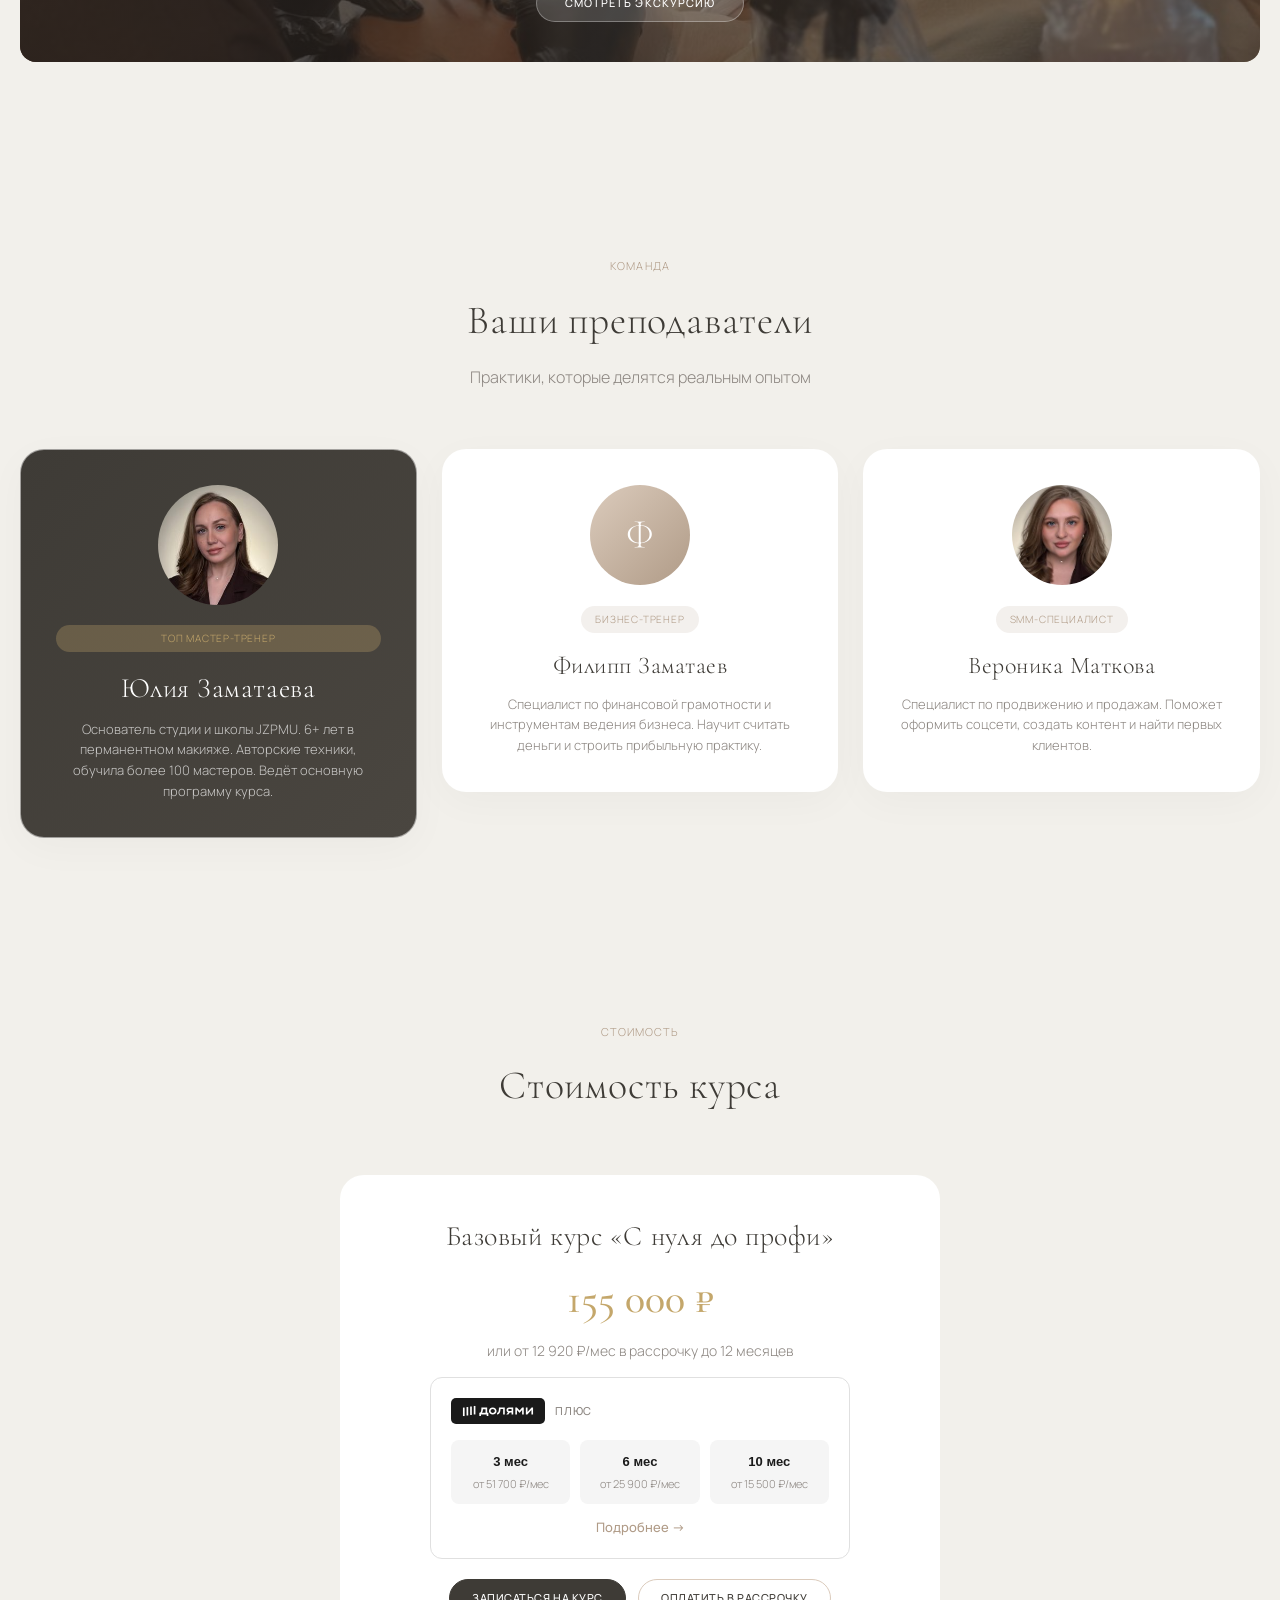
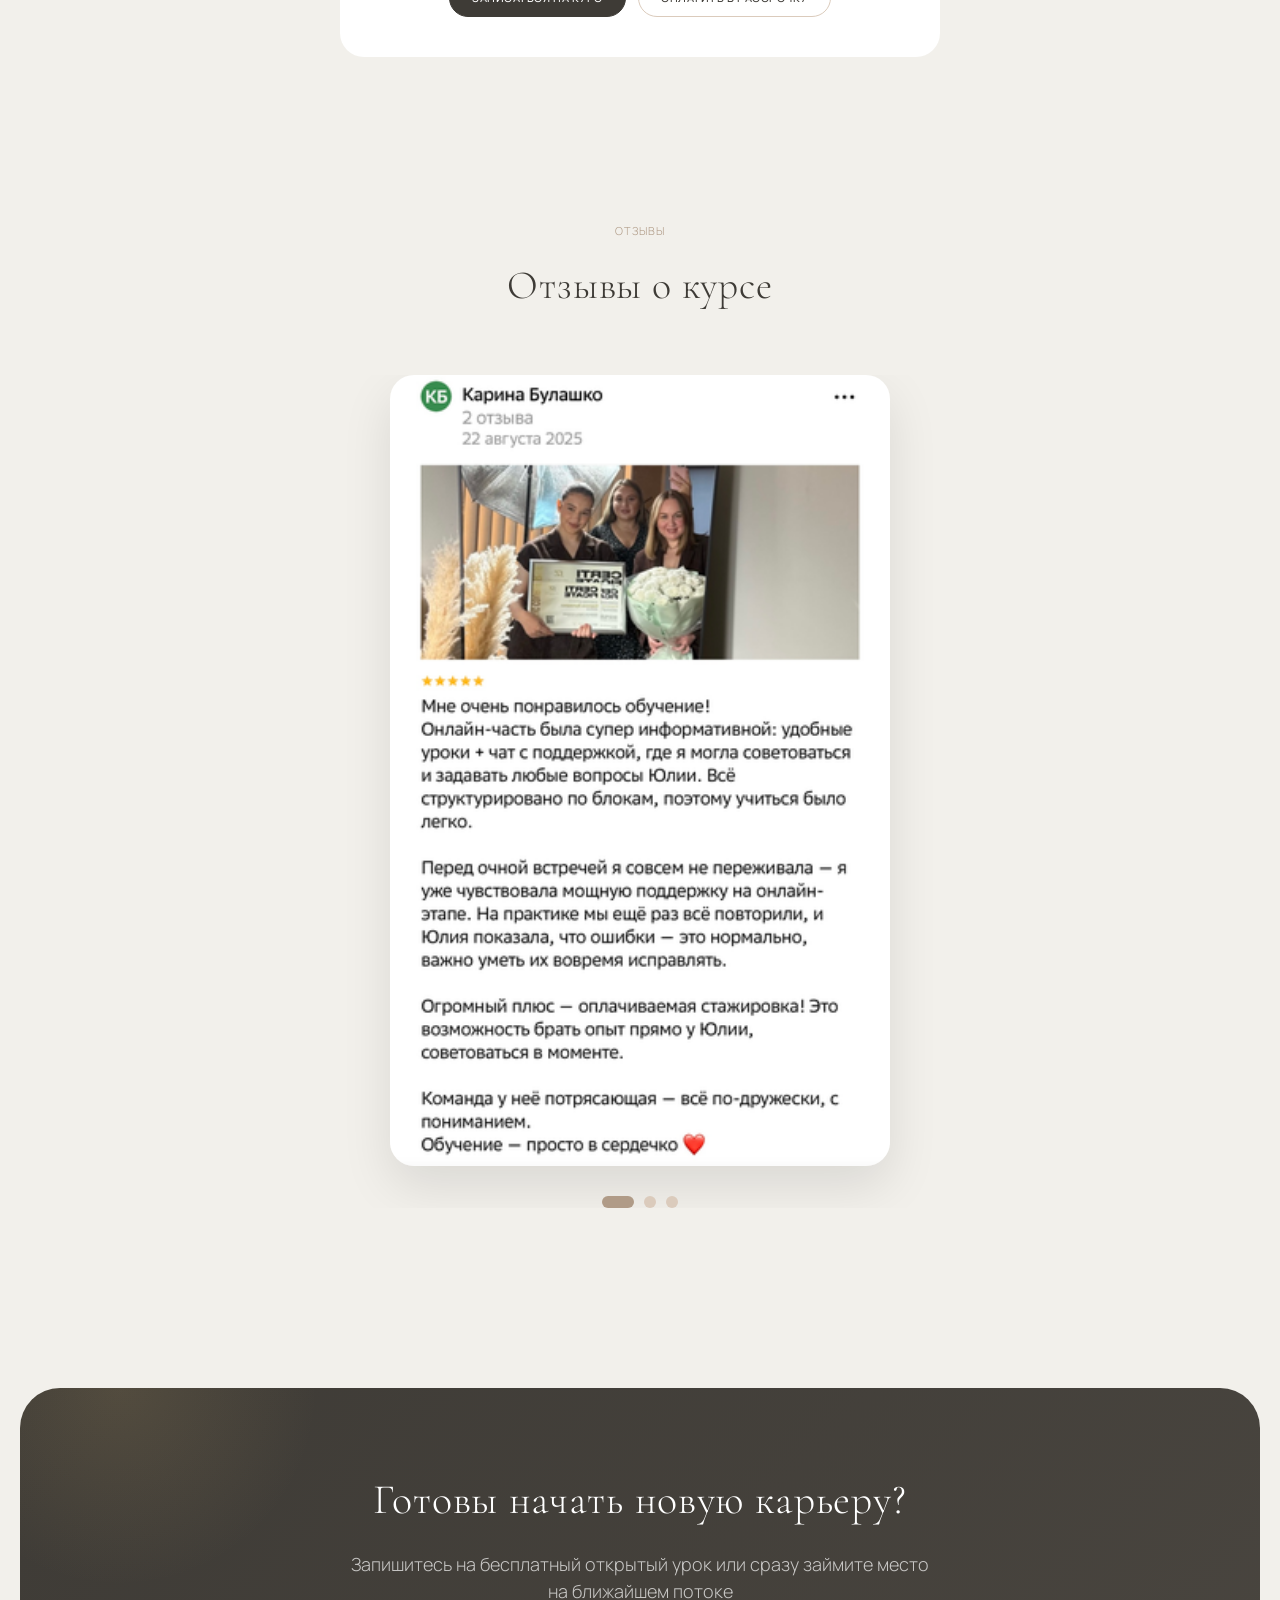
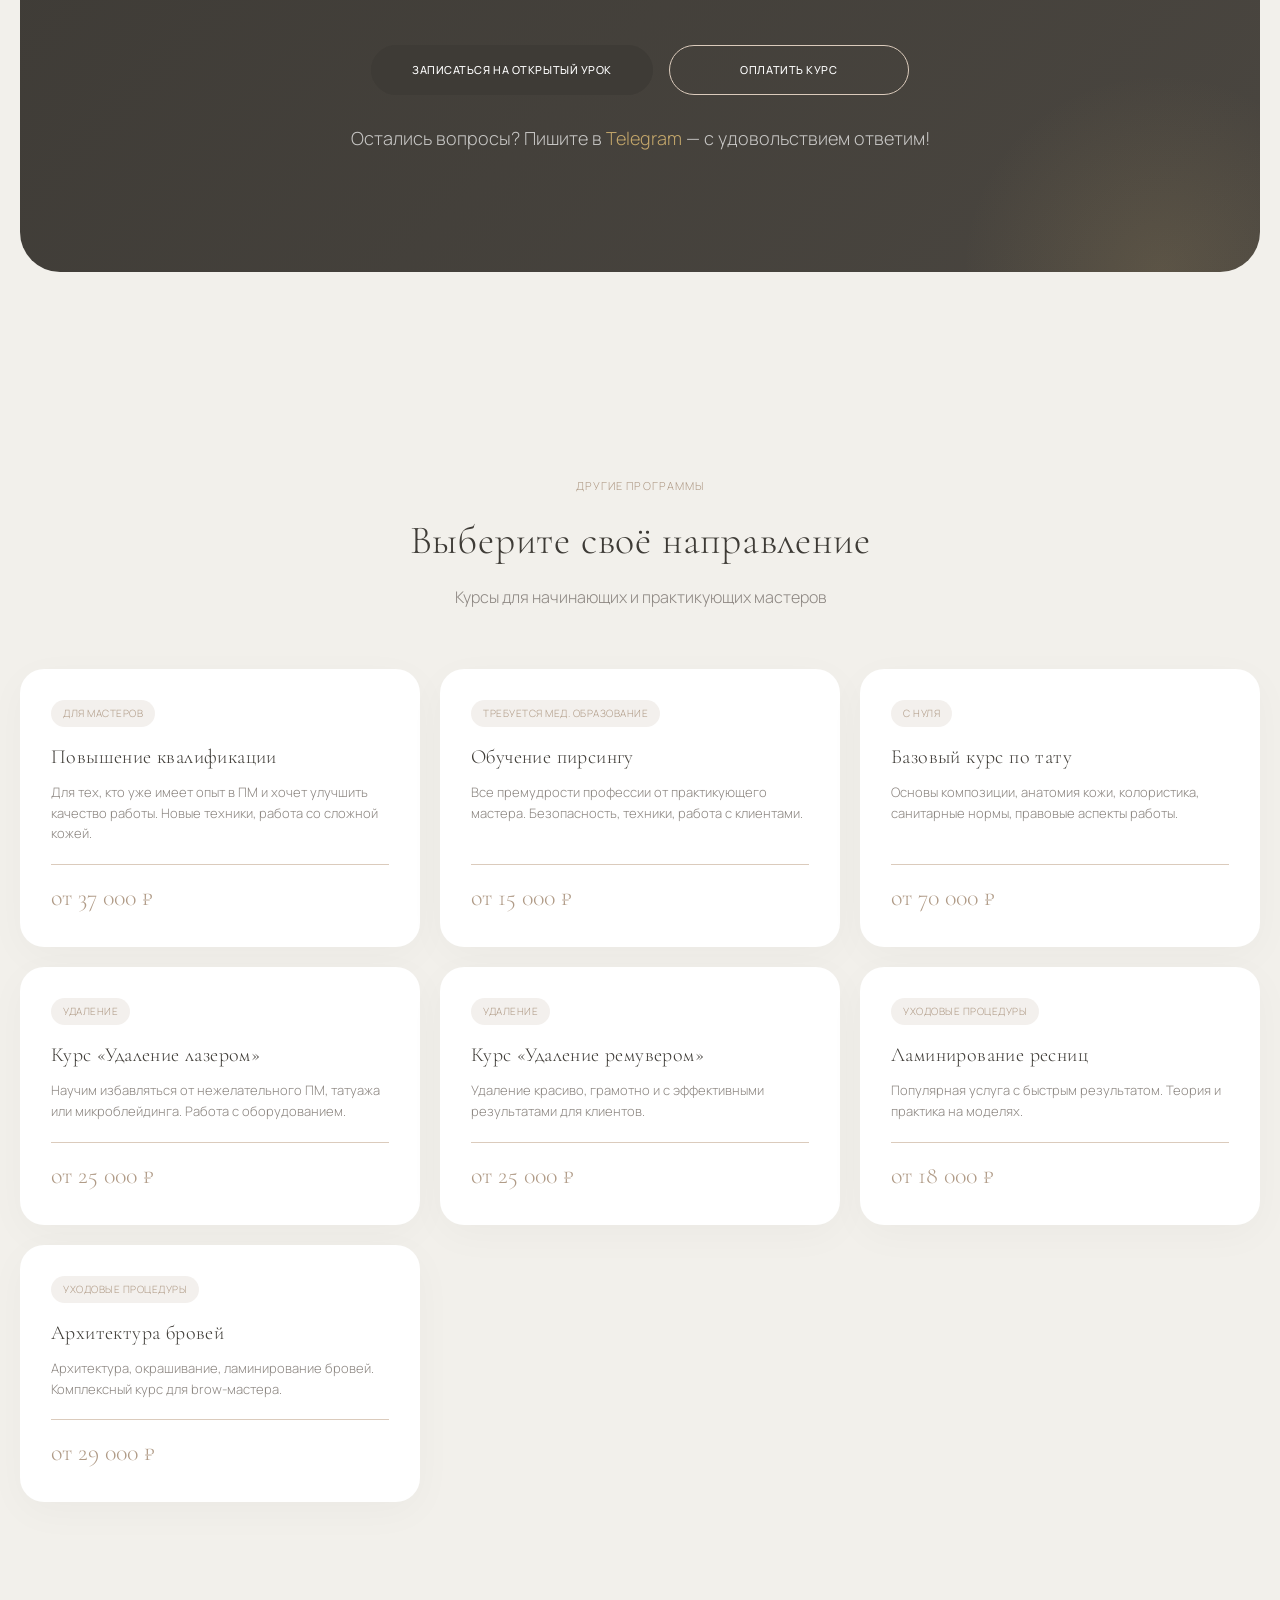
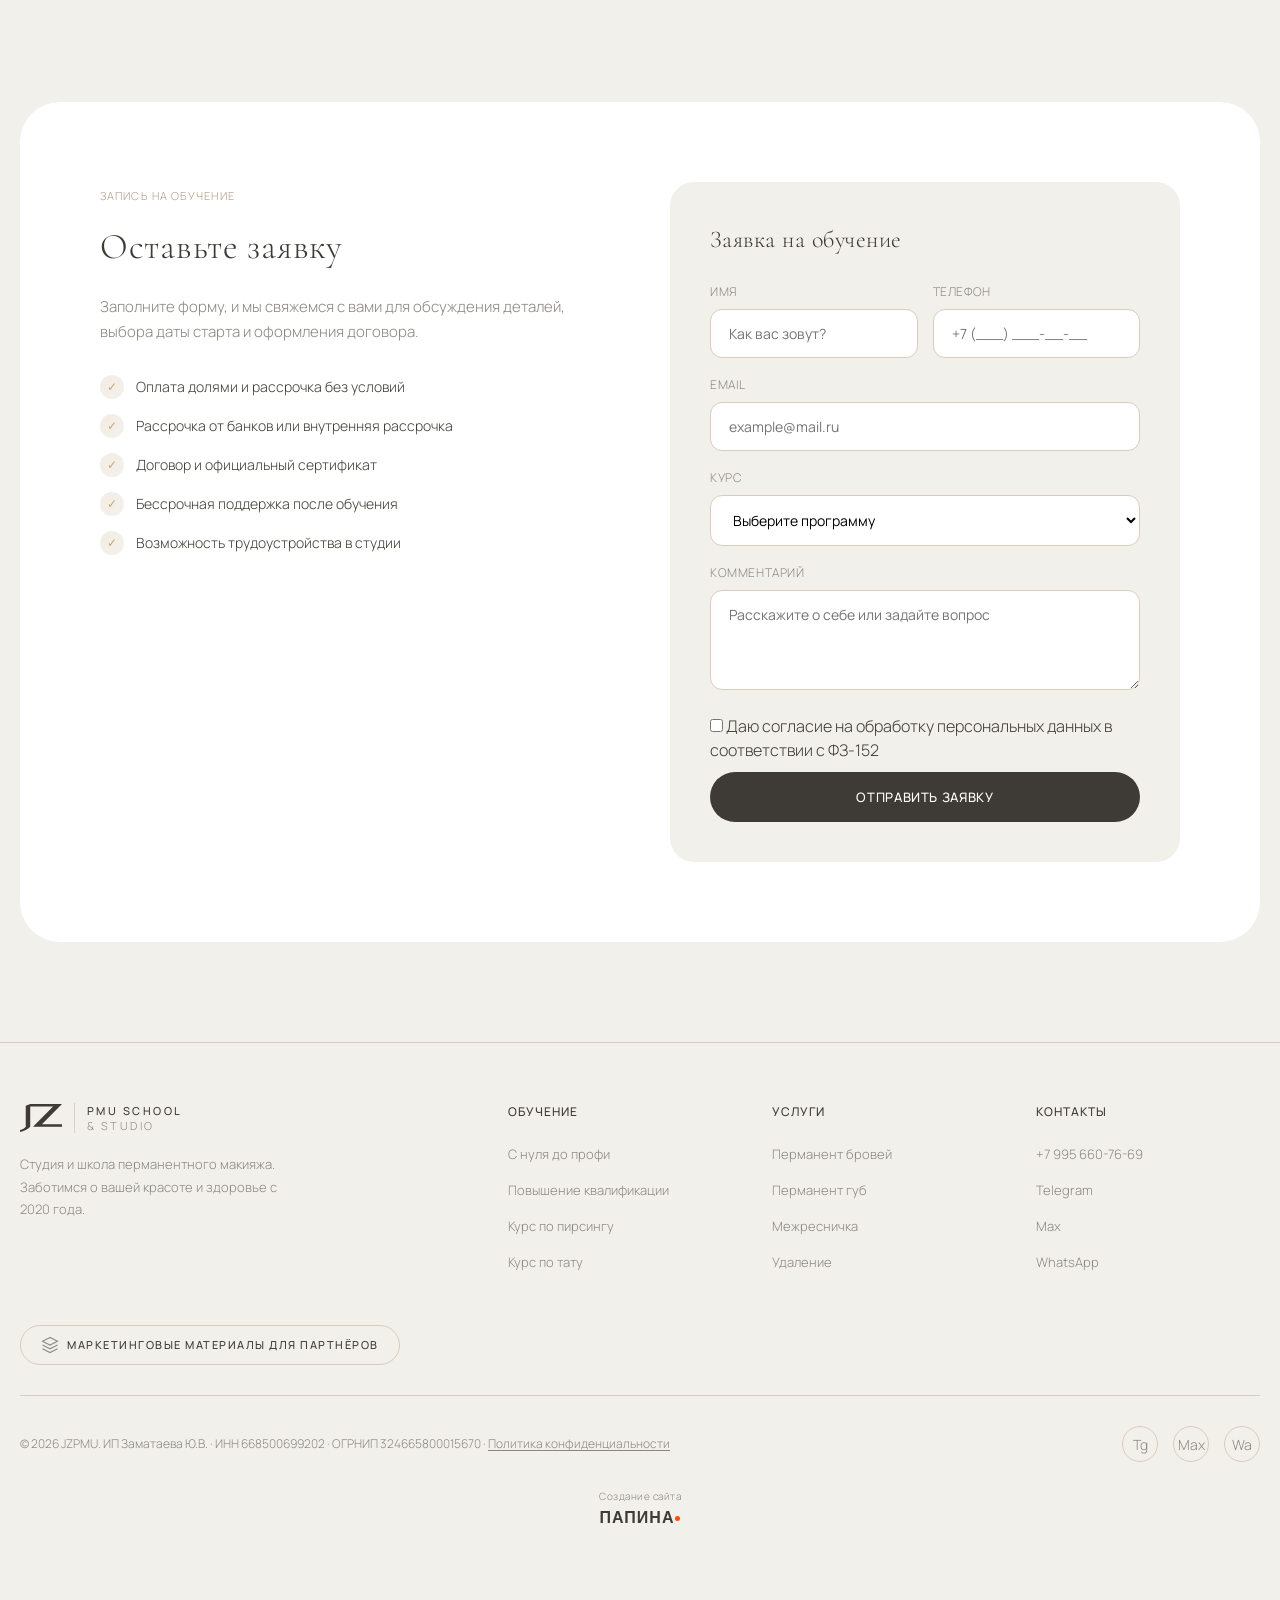
==== commit f24c5010: "Удалена Софья Рябова (уволилась), убран блок «Свидетельство о профессии» Made-with: Cursor" ====
--- a/academy.html
+++ b/academy.html
@@ -16,21 +16,21 @@
     <!-- /Yandex.Metrika counter -->
     <meta name="viewport" content="width=device-width, initial-scale=1.0">
     <title>Обучение перманентному макияжу с нуля | JZPMU Academy Барнаул</title>
-    <meta name="description" content="Курс мастера перманентного макияжа с нуля до профи. Доход от 100 000 ₽/мес. Стартовый набор в подарок, свидетельство ФИС ФРДО, трудоустройство. Барнаул.">
+    <meta name="description" content="Курс мастера перманентного макияжа с нуля до профи. Доход от 100 000 ₽/мес. Стартовый набор в подарок, трудоустройство. Барнаул.">
     <meta name="keywords" content="обучение перманентному макияжу, курсы ПМ Барнаул, мастер перманентного макияжа, курс с нуля, школа ПМ">
     <link rel="canonical" href="https://jzpmu.ru/academy.html">
     <link rel="icon" href="./logo.png" type="image/png">
 
     <meta property="og:type" content="website">
     <meta property="og:title" content="Обучение перманентному макияжу с нуля — JZPMU Academy">
-    <meta property="og:description" content="Курс мастера ПМ: стартовый набор в подарок, свидетельство ФИС ФРДО, оплачиваемая стажировка и трудоустройство.">
+    <meta property="og:description" content="Курс мастера ПМ: стартовый набор в подарок, оплачиваемая стажировка и трудоустройство.">
     <meta property="og:image" content="https://jzpmu.ru/photos/excursion-bg-1.jpg">
     <meta property="og:url" content="https://jzpmu.ru/academy.html">
     <meta property="og:locale" content="ru_RU">
 
     <meta name="twitter:card" content="summary_large_image">
     <meta name="twitter:title" content="Обучение перманентному макияжу с нуля — JZPMU Academy">
-    <meta name="twitter:description" content="Курс мастера ПМ: стартовый набор в подарок, свидетельство, трудоустройство.">
+    <meta name="twitter:description" content="Курс мастера ПМ: стартовый набор в подарок, оплачиваемая стажировка, трудоустройство.">
     <meta name="twitter:image" content="https://jzpmu.ru/photos/excursion-bg-1.jpg">
 
     <link rel="preconnect" href="https://fonts.googleapis.com">
@@ -44,7 +44,7 @@
       "@context": "https://schema.org",
       "@type": "Course",
       "name": "Обучение перманентному макияжу с нуля до профи",
-      "description": "Курс мастера перманентного макияжа: теория, практика на моделях, стартовый набор, свидетельство ФИС ФРДО, трудоустройство.",
+      "description": "Курс мастера перманентного макияжа: теория, практика на моделях, стартовый набор, трудоустройство.",
       "url": "https://jzpmu.ru/academy.html",
       "provider": {
         "@type": "Organization",
@@ -372,11 +372,6 @@
                     <h4 style="font-size: 18px; margin-bottom: 10px;">Стартовый набор</h4>
                     <p style="color: var(--text-muted); font-size: 14px; line-height: 1.6; margin-bottom: 15px;">Всё необходимое для начала работы — машинка, пигменты, расходники.</p>
                     <video src="./photos/starter-kit.mp4" autoplay muted loop playsinline preload="none" style="width: 100%; border-radius: var(--radius-sm); max-height: 300px; object-fit: cover;"></video>
-                </div>
-                <div style="background: var(--bg-card); border-radius: var(--radius-box); padding: 30px; text-align: center;">
-                    <div style="margin-bottom: 15px;"><svg width="36" height="36" viewBox="0 0 24 24" fill="none" stroke="var(--accent)" stroke-width="1.5" stroke-linecap="round" stroke-linejoin="round"><path d="M14 2H6a2 2 0 00-2 2v16a2 2 0 002 2h12a2 2 0 002-2V8z"/><path d="M14 2v6h6"/><path d="M16 13H8"/><path d="M16 17H8"/><path d="M10 9H8"/></svg></div>
-                    <h4 style="font-size: 18px; margin-bottom: 10px;">Свидетельство о профессии</h4>
-                    <p style="color: var(--text-muted); font-size: 14px; line-height: 1.6;">Свидетельство о присвоении профессии «мастер перманентного макияжа» с занесением в ФИС ФРДО</p>
                 </div>
                 <div style="background: var(--bg-card); border-radius: var(--radius-box); padding: 30px; text-align: center;">
                     <div style="margin-bottom: 15px;"><svg width="36" height="36" viewBox="0 0 24 24" fill="none" stroke="var(--accent)" stroke-width="1.5" stroke-linecap="round" stroke-linejoin="round"><rect x="5" y="2" width="14" height="20" rx="2"/><path d="M9 6h6"/><path d="M9 10h6"/><path d="M9 14h4"/></svg></div>
@@ -908,13 +903,14 @@
                     <p>Пока у нас нет онлайн-оформления Долями, но <strong>напишите нам в Max</strong> — мы поможем оформить оплату Долями Плюс в два клика!</p>
                 </div>
 
-                <a href="https://max.ru/id668500699202_biz" target="_blank" class="btn-pill primary" style="display: block; text-align: center; margin-top: 16px; width: 100%;">Написать в Max</a>
+                <a href="https://max.ru/u/f9LHodD0cOLAAaqT882mCdaaWPJ9N4AajNcrzfgKehyu_iHxxquaYCgdXhI" target="_blank" class="btn-pill primary" style="display: block; text-align: center; margin-top: 16px; width: 100%;">Написать в Max</a>
             </div>
         </div>
     </div>
 
     <script>
         function openDolyamiPlusModal() {
+            ym(108553725, 'reachGoal', 'click_dolyami');
             switchDolyamiTab('6w');
             document.getElementById('dolyami-plus-modal').classList.add('active');
             document.body.style.overflow = 'hidden';
@@ -1196,6 +1192,7 @@
                     body: JSON.stringify({ chat_id: TG_CHAT_ID, text: text, parse_mode: 'Markdown' })
                 });
                 if (response.ok) {
+                    ym(108553725, 'reachGoal', 'form_academy');
                     btn.textContent = '✓ Заявка отправлена!';
                     btn.style.background = 'var(--accent)';
                     document.getElementById('academyForm').reset();
@@ -1208,6 +1205,17 @@
             }
             return false;
         }
+
+        // Яндекс.Метрика: цели на клики
+        document.addEventListener('click', function(e) {
+            var link = e.target.closest('a');
+            if (!link) return;
+            var href = link.getAttribute('href') || '';
+            if (href.indexOf('t.me/') !== -1) ym(108553725, 'reachGoal', 'click_telegram');
+            else if (href.indexOf('wa.me/') !== -1) ym(108553725, 'reachGoal', 'click_whatsapp');
+            else if (href.indexOf('max.ru/') !== -1) ym(108553725, 'reachGoal', 'click_max');
+            else if (href.indexOf('tel:') === 0) ym(108553725, 'reachGoal', 'click_phone');
+        });
     </script>
 
 </body>
